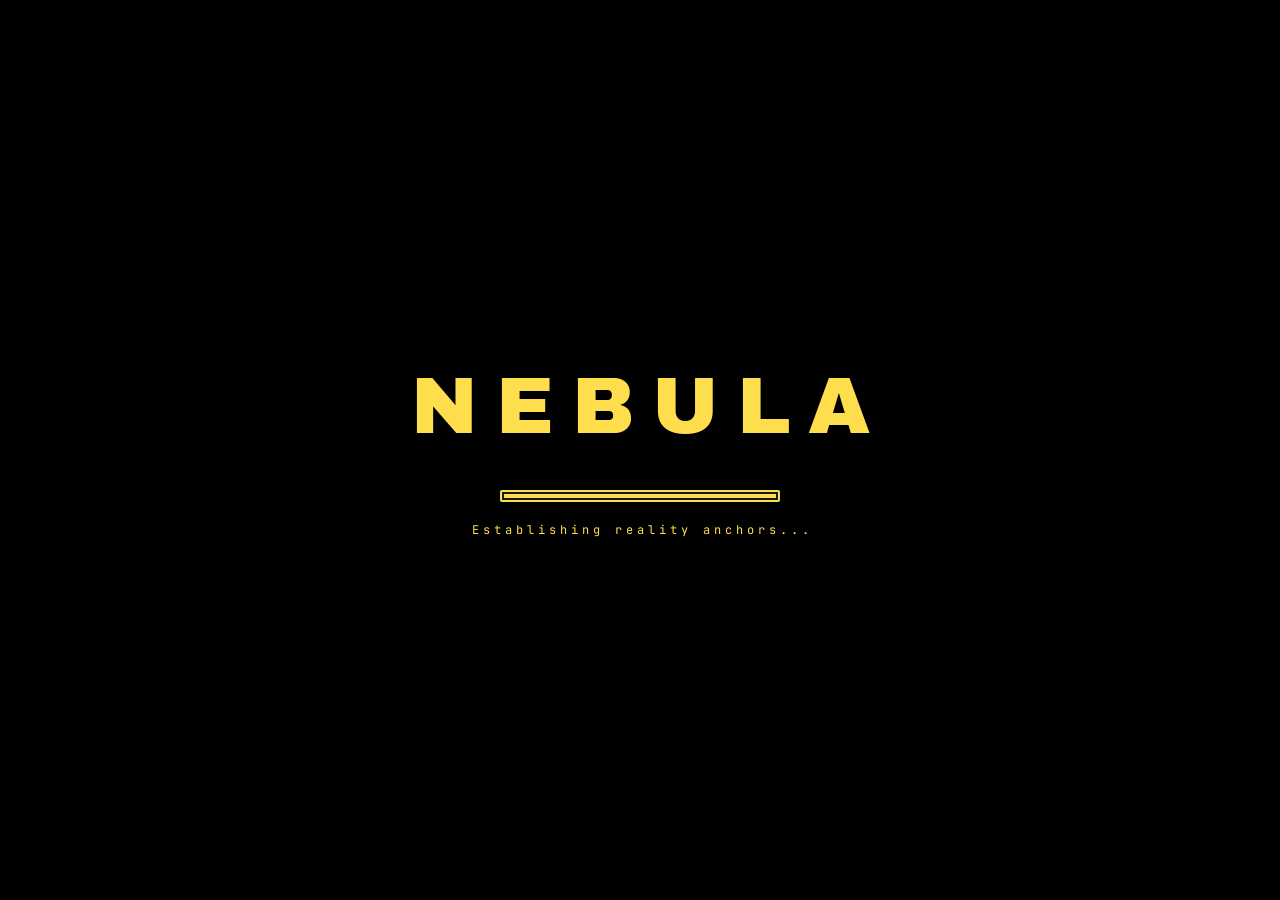
==== index.html @ 958bf2f0 "Initial public release: Nebula OS v1.0" ====
<!doctype html>
<html lang="en">
  <head>
    <meta charset="UTF-8" />
    <meta name="viewport" content="width=device-width, initial-scale=1.0" />
    <title>NEBULA OS</title>
    <link rel="stylesheet" href="style.css" />
    <link
      href="https://fonts.googleapis.com/css2?family=Archivo+Black&family=Inter:wght@300;400;500;600;700&family=JetBrains+Mono:wght@400;700&family=Syne:wght@400;700;800&display=swap"
      rel="stylesheet"
    />
  </head>

  <body>
    <!-- BOOT SEQUENCE -->
    <div id="boot-screen">
      <div class="boot-content">
        <div class="boot-logo">
          <span>N</span><span>E</span><span>B</span><span>U</span><span>L</span
          ><span>A</span>
        </div>
        <div class="boot-bar">
          <div class="boot-fill"></div>
        </div>
        <div class="boot-status">INITIALIZING...</div>
      </div>
    </div>

    <!-- DESKTOP -->
    <div id="desktop" style="display: none">
      <!-- BACKGROUND -->
      <div id="desktop-bg">
        <!-- Layer 0: Time-of-day tint -->
        <div id="desktop-tint"></div>

        <!-- Layer 1: Grid -->
        <div class="bg-grid" id="bg-grid"></div>

        <!-- Layer 2: Large coloured geometry — editorial composition -->
        <div class="bg-geo bg-arc bg-arc-1"></div>
        <div class="bg-geo bg-arc bg-arc-2"></div>
        <div class="bg-geo bg-wash bg-wash-1"></div>
        <div class="bg-geo bg-wash bg-wash-2"></div>

        <!-- Layer 3: Existing decorative shapes — upgraded -->
        <div class="bg-shape bg-starburst bg-starburst-right">
          <svg viewBox="0 0 100 100" xmlns="http://www.w3.org/2000/svg">
            <polygon
              points="50,0 61,35 98,35 68,57 79,91 50,70 21,91 32,57 2,35 39,35"
            />
          </svg>
        </div>
        <div class="bg-shape bg-starburst bg-starburst-left">
          <svg viewBox="0 0 100 100" xmlns="http://www.w3.org/2000/svg">
            <polygon
              points="50,0 61,35 98,35 68,57 79,91 50,70 21,91 32,57 2,35 39,35"
            />
          </svg>
        </div>
        <div class="bg-shape bg-circle-outline"></div>
        <div class="bg-shape bg-diagonals"></div>

        <!-- Layer 4: Sparse construction marks -->
        <div class="bg-mark bg-mark-cross" style="top: 12%; left: 18%"></div>
        <div class="bg-mark bg-mark-cross" style="top: 78%; left: 72%"></div>
        <div class="bg-mark bg-mark-cross" style="top: 45%; left: 92%"></div>
        <div class="bg-mark bg-mark-dot" style="top: 8%; left: 52%"></div>
        <div class="bg-mark bg-mark-dot" style="top: 88%; left: 38%"></div>
        <div class="bg-mark bg-mark-dot" style="top: 35%; left: 8%"></div>
        <div class="bg-mark bg-mark-matrix" style="top: 68%; left: 85%"></div>
        <div class="bg-mark bg-mark-matrix" style="top: 18%; left: 42%"></div>

        <!-- Layer 5: Gravity rings (injected by JS) -->
        <div id="ambient-rings"></div>
      </div>

      <!-- WORMHOLE CANVAS LAYER -->
      <canvas
        id="wormhole-canvas"
        style="
          display: none;
          position: fixed;
          inset: 0;
          z-index: 99970;
          pointer-events: none;
        "
      ></canvas>

      <!-- TOAST NOTIFICATIONS -->
      <div id="toast-container" class="toast-container"></div>

      <!-- TOP BAR -->
      <div id="topbar">
        <div class="topbar-left">
          <div class="logo-mark">◉</div>
          <div class="logo-text">NEBULA</div>
        </div>
        <div class="topbar-right">
          <span id="date">SUN, JUN 21</span>
          <span id="clock" class="mono-font">00:00</span>
        </div>
      </div>

      <!-- DESKTOP ICONS -->
      <div id="desktop-icons">
        <div class="desk-icon" data-app="terminal">
          <div class="desk-icon-box" style="background: #00ffab">
            <svg
              width="28"
              height="28"
              viewBox="0 0 24 24"
              fill="none"
              stroke="#000"
              stroke-width="2.5"
            >
              <polyline points="4 17 10 11 4 5"></polyline>
              <line x1="12" y1="19" x2="20" y2="19"></line>
            </svg>
          </div>
          <div class="desk-icon-label">TERMINAL</div>
        </div>
        <div class="desk-icon" data-app="music">
          <div class="desk-icon-box" style="background: #ff004d">
            <svg
              width="28"
              height="28"
              viewBox="0 0 24 24"
              fill="none"
              stroke="#000"
              stroke-width="2.5"
            >
              <path d="M9 18V5l12-2v13"></path>
              <circle cx="6" cy="18" r="3"></circle>
              <circle cx="18" cy="16" r="3"></circle>
            </svg>
          </div>
          <div class="desk-icon-label">MUSIC</div>
        </div>
        <div class="desk-icon" data-app="calc">
          <div class="desk-icon-box" style="background: #ffde4d">
            <svg
              width="28"
              height="28"
              viewBox="0 0 24 24"
              fill="none"
              stroke="#000"
              stroke-width="2.5"
            >
              <rect x="4" y="2" width="16" height="20" rx="2"></rect>
              <line x1="8" y1="6" x2="16" y2="6"></line>
              <line x1="8" y1="10" x2="16" y2="10"></line>
              <line x1="8" y1="14" x2="16" y2="14"></line>
            </svg>
          </div>
          <div class="desk-icon-label">CALC</div>
        </div>
        <div class="desk-icon" data-app="notes">
          <div class="desk-icon-box" style="background: #4d96ff">
            <svg
              width="28"
              height="28"
              viewBox="0 0 24 24"
              fill="none"
              stroke="#000"
              stroke-width="2.5"
            >
              <path
                d="M14 2H6a2 2 0 0 0-2 2v16a2 2 0 0 0 2 2h12a2 2 0 0 0 2-2V8z"
              ></path>
              <polyline points="14 2 14 8 20 8"></polyline>
            </svg>
          </div>
          <div class="desk-icon-label">NOTES</div>
        </div>
        <div class="desk-icon" data-app="paint">
          <div class="desk-icon-box" style="background: #ff6b6b">
            <svg
              width="28"
              height="28"
              viewBox="0 0 24 24"
              fill="none"
              stroke="#000"
              stroke-width="2.5"
            >
              <path d="M12 19l7-7 3 3-7 7-3-3z"></path>
              <path d="M18 13l-1.5-7.5L2 2l3.5 14.5L13 18l5-5z"></path>
            </svg>
          </div>
          <div class="desk-icon-label">PAINT</div>
        </div>
        <div class="desk-icon" data-app="game">
          <div class="desk-icon-box" style="background: #38e54d">
            <div style="font-size: 28px">🎮</div>
          </div>
          <div class="desk-icon-label">SNAKE</div>
        </div>
      </div>

      <!-- WIDGETS -->
      <div id="widgets">
        <div class="systems-label">NEBULA SYSTEMS</div>
        <!-- 1. Nebula Telemetry (Small) -->
        <div class="widget widget-telemetry">
          <div class="widget-header">TELEMETRY</div>
          <div class="telemetry-row">
            <span class="t-label">TIME</span
            ><span class="t-value" id="tel-time">--:--</span>
          </div>
          <div class="telemetry-row">
            <span class="t-label">UPTIME</span
            ><span class="t-value" id="tel-uptime">0s</span>
          </div>
          <div class="telemetry-row">
            <span class="t-label">INTEGRITY</span
            ><span
              class="t-value"
              id="tel-integrity"
              style="color: var(--green)"
              >100%</span
            >
          </div>
          <div class="telemetry-row">
            <span class="t-label">STATUS</span
            ><span class="t-value" id="tel-status">NOMINAL</span>
          </div>
        </div>

        <!-- 2. Reality Monitor (Medium) -->
        <div class="widget widget-reality">
          <div class="widget-header">REALITY MONITOR</div>
          <div class="telemetry-row">
            <span class="t-label">THREAT LEVEL</span
            ><span class="t-value" id="mon-threat" style="color: var(--green)"
              >LOW</span
            >
          </div>
          <div class="telemetry-row">
            <span class="t-label">WORMHOLE</span
            ><span class="t-value" id="mon-wormhole">DORMANT</span>
          </div>
          <div class="telemetry-row">
            <span class="t-label">ANOMALIES</span
            ><span class="t-value" id="mon-anomalies">0</span>
          </div>
          <div class="widget-divider"></div>
          <div class="mission-label">LAST EVENT</div>
          <div class="event-text" id="mon-lastevent">
            Boot Sequence Complete
          </div>
        </div>

        <!-- 3. Nebula Broadcast (Large) -->
        <div class="widget widget-broadcast">
          <div class="widget-header">NEBULA BROADCAST</div>
          <div class="broadcast-content" id="bc-content">
            <div class="mission-text" id="bc-text">
              Establishing connection to Nebula Network...
            </div>
            <div
              class="broadcast-actions"
              id="bc-actions"
              style="display: none"
            >
              <button class="broadcast-btn" id="bc-btn-1">ACCEPT</button>
              <button class="broadcast-btn" id="bc-btn-2">IGNORE</button>
            </div>
          </div>
          <div class="net-message" id="bc-subtext">Standing by...</div>
        </div>
      </div>

      <!-- DOCK -->
      <div id="dock">
        <div class="dock-item" data-app="terminal">
          <div class="dock-box" style="background: #00ffab">⌘</div>
        </div>
        <div class="dock-item" data-app="music">
          <div class="dock-box" style="background: #ff004d">♪</div>
        </div>
        <div class="dock-item" data-app="calc">
          <div class="dock-box" style="background: #ffde4d">⊕</div>
        </div>
        <div class="dock-item" data-app="notes">
          <div class="dock-box" style="background: #4d96ff">✎</div>
        </div>
        <div class="dock-item" data-app="paint">
          <div class="dock-box" style="background: #ff6b6b">🎨</div>
        </div>
        <div class="dock-item" data-app="game">
          <div class="dock-box" style="background: #38e54d">🎮</div>
        </div>
        <div class="dock-divider"></div>
        <div class="dock-item" id="wormhole-trigger">
          <div class="dock-box wormhole-box">🕳</div>
        </div>
      </div>

      <!-- CONTEXT MENU -->
      <div id="context-menu">
        <div class="ctx-item" data-action="refresh">↻ REFRESH</div>
        <div class="ctx-item" data-action="arrange">▣ ARRANGE</div>
        <div class="ctx-divider"></div>
        <div class="ctx-item" data-action="terminal">⌘ TERMINAL</div>
        <div class="ctx-item" data-action="calc">⊕ CALCULATOR</div>
        <div class="ctx-divider"></div>
        <div class="ctx-item" data-action="about">ⓘ ABOUT</div>
      </div>

      <!-- CONFIRM MODAL -->
      <div id="confirm-overlay" style="display: none">
        <div class="window confirm-window">
          <div class="window-header" style="background: var(--red)">
            <div class="window-title">
              <span class="win-icon">⚠️</span>
              <span>WARNING</span>
            </div>
          </div>
          <div class="window-body confirm-body">
            <div class="confirm-content">
              <p class="confirm-message">
                This action will collapse the universe and wipe all local data.
                Proceed?
              </p>
              <div class="confirm-actions">
                <button class="confirm-btn confirm-btn-yes" id="confirm-yes">
                  COLLAPSE
                </button>
                <button class="confirm-btn confirm-btn-no" id="confirm-no">
                  CANCEL
                </button>
              </div>
            </div>
          </div>
        </div>
      </div>

      <!-- WORMHOLE OVERLAY -->
      <div id="wormhole-overlay">
        <div class="wormhole-stage">
          <div class="wormhole-core"></div>
          <div class="wormhole-ring r1"></div>
          <div class="wormhole-ring r2"></div>
          <div class="wormhole-ring r3"></div>
          <div class="wormhole-ring r4"></div>
        </div>
        <div class="wormhole-text">SINGULARITY</div>
        <div class="wormhole-sub">EVERYTHING RETURNS TO NOTHING</div>
      </div>

      <!-- TERMINAL -->
      <div
        class="window"
        id="window-terminal"
        data-default-w="520"
        data-default-h="380"
        style="top: 60px; left: 40px; display: none"
      >
        <div class="window-header" style="background: #00ffab">
          <div class="window-title">
            <span class="win-icon">⌘</span>
            <span>TERMINAL</span>
          </div>
          <div class="window-controls">
            <button class="win-btn btn-min">−</button>
            <button class="win-btn btn-max">□</button>
            <button class="win-btn btn-close">✕</button>
          </div>
        </div>
        <div class="window-body terminal-body">
          <div class="terminal-output" id="term-output"></div>
          <div class="terminal-input">
            <span class="term-prompt">❯</span>
            <input
              type="text"
              id="term-input"
              class="mono-font"
              autocomplete="off"
              spellcheck="false"
            />
          </div>
        </div>
      </div>

      <!-- MUSIC -->
      <div
        class="window"
        id="window-music"
        data-default-w="340"
        data-default-h="540"
        style="top: 80px; left: 400px; display: none"
      >
        <div class="window-header" style="background: #ff004d">
          <div class="window-title">
            <span class="win-icon">♪</span>
            <span>MUSIC</span>
          </div>
          <div class="window-controls">
            <button class="win-btn btn-min">−</button>
            <button class="win-btn btn-max">□</button>
            <button class="win-btn btn-close">✕</button>
          </div>
        </div>
        <div class="window-body music-body">
          <input
            type="file"
            id="music-file-input"
            accept="audio/*"
            multiple
            style="display: none"
          />
          <div class="music-player-top">
            <div class="vinyl-player" id="vinyl-drop-zone">
              <div class="vinyl-record" id="vinyl-record">
                <div class="vinyl-grooves"></div>
                <div class="vinyl-label">
                  <div class="vinyl-hole"></div>
                </div>
                <div class="vinyl-drop-hint" id="vinyl-drop-hint">📁 DROP</div>
              </div>
              <div class="vinyl-arm" id="vinyl-arm"></div>
            </div>
            <div class="visualizer" id="visualizer">
              <div class="viz-bar"></div>
              <div class="viz-bar"></div>
              <div class="viz-bar"></div>
              <div class="viz-bar"></div>
              <div class="viz-bar"></div>
              <div class="viz-bar"></div>
              <div class="viz-bar"></div>
              <div class="viz-bar"></div>
            </div>
            <div class="track-info">
              <div class="track-name" id="track-name">
                ACOUSTIC VACUUM DETECTED
              </div>
              <div class="track-artist" id="track-artist">
                AWAITING WAVEFORM INPUT
              </div>
            </div>
            <div class="progress-track">
              <div class="progress-fill" id="progress-fill"></div>
            </div>
            <div class="music-controls">
              <button class="m-btn" id="m-prev">⏮</button>
              <button class="m-btn m-play" id="m-play">▶</button>
              <button class="m-btn" id="m-next">⏭</button>
              <button class="m-btn m-upload" id="m-upload" title="Load Audio">
                📁
              </button>
            </div>
            <div class="music-volume">
              <label>VOL</label>
              <input
                type="range"
                id="music-volume"
                min="0"
                max="100"
                value="70"
              />
            </div>
          </div>
          <div class="music-playlist" id="music-playlist">
            <div class="playlist-header">
              <span>PLAYLIST</span>
              <button
                class="playlist-clear-btn"
                id="playlist-clear-btn"
                style="display: none"
              >
                CLEAR
              </button>
            </div>
            <ul class="playlist-tracks" id="playlist-tracks">
              <li class="playlist-empty">Awaiting waveform input...</li>
            </ul>
          </div>
        </div>
      </div>

      <!-- CALCULATOR -->
      <div
        class="window"
        id="window-calc"
        data-default-w="320"
        data-default-h="480"
        style="top: 120px; left: 200px; display: none"
      >
        <div class="window-header" style="background: #ffde4d">
          <div class="window-title">
            <span class="win-icon">⊕</span>
            <span>CALCULATOR</span>
          </div>
          <div class="window-controls">
            <button class="win-btn btn-min">−</button>
            <button class="win-btn btn-max">□</button>
            <button class="win-btn btn-close">✕</button>
          </div>
        </div>
        <div class="window-body calc-body">
          <div class="calc-display">
            <div class="calc-history" id="calc-history"></div>
            <div class="calc-current" id="calc-current">0</div>
          </div>
          <div class="calc-keypad">
            <button class="c-btn c-op" data-op="C">AC</button>
            <button class="c-btn c-op" data-op="±">±</button>
            <button class="c-btn c-op" data-op="%">%</button>
            <button class="c-btn c-op" data-op="÷">÷</button>
            <button class="c-btn c-num" data-val="7">7</button>
            <button class="c-btn c-num" data-val="8">8</button>
            <button class="c-btn c-num" data-val="9">9</button>
            <button class="c-btn c-op" data-op="×">×</button>
            <button class="c-btn c-num" data-val="4">4</button>
            <button class="c-btn c-num" data-val="5">5</button>
            <button class="c-btn c-num" data-val="6">6</button>
            <button class="c-btn c-op" data-op="−">−</button>
            <button class="c-btn c-num" data-val="1">1</button>
            <button class="c-btn c-num" data-val="2">2</button>
            <button class="c-btn c-num" data-val="3">3</button>
            <button class="c-btn c-op" data-op="+">+</button>
            <button class="c-btn c-num c-wide" data-val="0">0</button>
            <button class="c-btn c-num" data-val=".">.</button>
            <button class="c-btn c-eq" data-op="=">=</button>
          </div>
        </div>
      </div>

      <!-- NOTES -->
      <div
        class="window"
        id="window-notes"
        data-default-w="360"
        data-default-h="420"
        style="top: 100px; left: 600px; display: none"
      >
        <div class="window-header" style="background: #4d96ff">
          <div class="window-title">
            <span class="win-icon">✎</span>
            <span>NOTES</span>
          </div>
          <div class="window-controls">
            <button class="win-btn btn-min">−</button>
            <button class="win-btn btn-max">□</button>
            <button class="win-btn btn-close">✕</button>
          </div>
        </div>
        <div class="window-body notes-body">
          <div class="notes-toolbar">
            <button class="note-tool" data-cmd="bold"><b>B</b></button>
            <button class="note-tool" data-cmd="italic"><i>I</i></button>
            <button class="note-tool" data-cmd="underline"><u>U</u></button>
          </div>
          <div class="notes-editor" contenteditable="true" spellcheck="false">
            <p><b>🎉 Welcome to Nebula OS! 🎉</b></p>
            <p>
              You've successfully hacked into the mainframe... just kidding,
              this is a webOS. But you look very cool doing it. 😎
            </p>
            <p><b>How to survive here:</b></p>
            <p>
              • <b>Click things:</b> Specifically, those big chunky icons. They
              do stuff.
            </p>
            <p>
              • <b>Terminal:</b> Type random words in there. Who knows? You
              might summon a black hole.
            </p>
            <p>
              • <b>Wormhole:</b> Speaking of black holes, click the 🕳 Wormhole
              if you want to aggressively delete this reality.
            </p>
            <p>• <b>Bottom Dock:</b> Use it when you get lost in the sauce.</p>
            <p></p>
            <p><i>Status: 100% stable (unless you divide by zero). 🚀</i></p>
          </div>
        </div>
      </div>

      <!-- PAINT -->
      <div
        class="window"
        id="window-paint"
        data-default-w="600"
        data-default-h="480"
        style="top: 60px; left: 300px; display: none"
      >
        <div class="window-header" style="background: #ff6b6b">
          <div class="window-title">
            <span class="win-icon">🎨</span>
            <span>PAINT</span>
          </div>
          <div class="window-controls">
            <button class="win-btn btn-min">−</button>
            <button class="win-btn btn-max">□</button>
            <button class="win-btn btn-close">✕</button>
          </div>
        </div>
        <div class="window-body paint-body">
          <div class="paint-toolbar">
            <div class="paint-colors">
              <button
                class="paint-color active"
                data-color="#000000"
                style="background: #000"
              ></button>
              <button
                class="paint-color"
                data-color="#FF004D"
                style="background: #ff004d"
              ></button>
              <button
                class="paint-color"
                data-color="#4D96FF"
                style="background: #4d96ff"
              ></button>
              <button
                class="paint-color"
                data-color="#00FFAB"
                style="background: #00ffab"
              ></button>
              <button
                class="paint-color"
                data-color="#FFDE4D"
                style="background: #ffde4d"
              ></button>
              <button
                class="paint-color"
                data-color="#FF6B6B"
                style="background: #ff6b6b"
              ></button>
              <button
                class="paint-color"
                data-color="#FFFFFF"
                style="background: #fff"
              ></button>
            </div>
            <div class="paint-tools">
              <button class="paint-btn active" data-tool="brush" title="Brush">
                〰️
              </button>
              <button class="paint-btn" data-tool="line" title="Line">
                📏
              </button>
              <button class="paint-btn" data-tool="rect" title="Rectangle">
                ⬜
              </button>
              <button class="paint-btn" data-tool="circle" title="Circle">
                ⭕
              </button>
              <label>SIZE</label>
              <input type="range" id="brush-size" min="1" max="20" value="4" />
              <button class="paint-btn" id="paint-undo" title="Undo (Ctrl+Z)">
                ↩️
              </button>
              <button class="paint-btn" id="paint-clear" title="Clear Canvas">
                🗑️
              </button>
              <button class="paint-btn" id="paint-save" title="Save PNG">
                💾
              </button>
            </div>
          </div>
          <div class="paint-canvas-area">
            <canvas id="paint-canvas"></canvas>
          </div>
        </div>
      </div>

      <!-- GAME -->
      <div
        class="window"
        id="window-game"
        data-default-w="360"
        data-default-h="480"
        style="top: 40px; left: 250px; display: none"
      >
        <div class="window-header" style="background: #38e54d">
          <div class="window-title">
            <span class="win-icon">🎮</span>
            <span>OUROBOROS SIMULATION</span>
          </div>
          <div class="window-controls">
            <button class="win-btn btn-min">−</button>
            <button class="win-btn btn-max">□</button>
            <button class="win-btn btn-close">✕</button>
          </div>
        </div>
        <div class="window-body game-body">
          <div class="game-header">
            <div class="game-score">SCORE: <span id="game-score">0</span></div>
            <div class="game-high">BEST: <span id="game-high">0</span></div>
          </div>
          <div class="game-canvas-wrap">
            <canvas id="game-canvas" width="300" height="300"></canvas>
          </div>
          <div class="game-controls">
            <button class="game-btn" id="game-start">START</button>
            <button
              class="game-btn game-stop"
              id="game-stop"
              style="display: none"
            >
              STOP
            </button>
            <div class="game-hint">MANUAL OVERRIDE: ARROW KEYS</div>
          </div>
        </div>
      </div>
    </div>

    <script src="script.js"></script>
  </body>
</html>
---- style.css ----
/* ==================== RESET & VARIABLES ==================== */
* {
  margin: 0;
  padding: 0;
  box-sizing: border-box;
}

:root {
  --bg: #f9f6f0;
  --bg-warm: #fffde7;
  --black: #000000;
  --white: #ffffff;
  --yellow: #ffde4d;
  --red: #ff004d;
  --green: #38e54d;
  --cyan: #4d96ff;
  --pink: #ff6b6b;
  --mint: #00ffab;
  --font-display: "Archivo Black", sans-serif;
  --font-body: "Inter", sans-serif;
  --font-mono: "JetBrains Mono", monospace;
  --font-accent: "Syne", sans-serif;
  --shadow: 5px 5px 0px var(--black);
  --shadow-sm: 3px 3px 0px var(--black);
  --border: 3px solid var(--black);
}

body {
  font-family: var(--font-body);
  background: var(--bg);
  color: var(--black);
  overflow: hidden;
  height: 100vh;
  width: 100vw;
  -webkit-font-smoothing: antialiased;
}

@keyframes fadeIn {
  from {
    opacity: 0;
  }

  to {
    opacity: 1;
  }
}

/* ==================== BOOT SEQUENCE ==================== */
#boot-screen {
  position: fixed;
  inset: 0;
  background: var(--black);
  display: flex;
  align-items: center;
  justify-content: center;
  z-index: 100000;
}

.boot-content {
  text-align: center;
}

.boot-logo {
  font-family: var(--font-display);
  font-size: 80px;
  color: var(--yellow);
  display: flex;
  gap: 18px;
  justify-content: center;
}

.boot-logo span {
  display: inline-block;
  opacity: 0;
  transform: translateY(60px);
  animation: bootLetter 0.6s cubic-bezier(0.34, 1.56, 0.64, 1) forwards;
}

.boot-logo span:nth-child(1) {
  animation-delay: 0.1s;
}

.boot-logo span:nth-child(2) {
  animation-delay: 0.2s;
}

.boot-logo span:nth-child(3) {
  animation-delay: 0.3s;
}

.boot-logo span:nth-child(4) {
  animation-delay: 0.4s;
}

.boot-logo span:nth-child(5) {
  animation-delay: 0.5s;
}

.boot-logo span:nth-child(6) {
  animation-delay: 0.6s;
}

@keyframes bootLetter {
  to {
    opacity: 1;
    transform: translateY(0);
  }
}

.boot-bar {
  width: 280px;
  height: 12px;
  background: rgba(255, 255, 255, 0.1);
  margin: 40px auto 0;
  border: 2px solid var(--yellow);
  padding: 2px;
  border-radius: 2px;
}

.boot-fill {
  height: 100%;
  width: 0%;
  background: var(--yellow);
  transition: width 3.5s cubic-bezier(0.22, 1, 0.36, 1);
}

.boot-status {
  font-family: var(--font-mono);
  font-size: 12px;
  color: var(--yellow);
  margin-top: 20px;
  letter-spacing: 4px;
  margin-right: -4px;
  /* offset letter-spacing to center */
  opacity: 0;
  animation: fadeIn 0.4s ease 1s forwards;
}

/* ==================== DESKTOP ==================== */
#desktop {
  position: relative;
  width: 100vw;
  height: 100vh;
  overflow: hidden;
}

#desktop-bg {
  position: fixed;
  inset: 0;
  z-index: 0;
  background: var(--bg);
}

/* Layer 1: Grid — warm, slightly more visible */
.bg-grid {
  position: absolute;
  inset: 0;
  z-index: 1;
  background-image:
    linear-gradient(rgba(0, 0, 0, 0.04) 1px, transparent 1px),
    linear-gradient(90deg, rgba(0, 0, 0, 0.04) 1px, transparent 1px);
  background-size: 40px 40px;
}

/* ==================== LAYER 2: LARGE COLOURED GEOMETRY ==================== */
.bg-geo {
  position: absolute;
  pointer-events: none;
  z-index: 2;
}

/* Arc rings — large coloured outlines that bleed off-screen */
.bg-arc {
  border-radius: 50%;
  border-style: solid;
}

.bg-arc-1 {
  width: 1100px;
  height: 1100px;
  top: -22%;
  left: -15%;
  border-width: 1.5px;
  border-color: #8faec4;
  opacity: 0.35;
  animation: arcDrift1 80s ease-in-out infinite alternate;
}

@keyframes arcDrift1 {
  0% {
    transform: translate(0, 0) rotate(0deg);
  }

  100% {
    transform: translate(25px, 15px) rotate(8deg);
  }
}

.bg-arc-2 {
  width: 900px;
  height: 900px;
  bottom: -18%;
  right: -12%;
  border-width: 1.5px;
  border-color: #c9887a;
  opacity: 0.3;
  animation: arcDrift2 95s ease-in-out infinite alternate;
}

@keyframes arcDrift2 {
  0% {
    transform: translate(0, 0) rotate(0deg);
  }

  100% {
    transform: translate(-20px, -12px) rotate(-6deg);
  }
}

/* Wash circles — large filled, extremely faint, colour presence */
.bg-wash {
  border-radius: 50%;
}

.bg-wash-1 {
  width: 700px;
  height: 700px;
  top: 25%;
  left: -5%;
  background: radial-gradient(circle, #d4af78 0%, transparent 70%);
  opacity: 0.08;
  animation: washBreathe1 25s ease-in-out infinite alternate;
}

@keyframes washBreathe1 {
  0% {
    opacity: 0.06;
    transform: scale(1);
  }

  100% {
    opacity: 0.1;
    transform: scale(1.04);
  }
}

.bg-wash-2 {
  width: 500px;
  height: 500px;
  top: -5%;
  right: 15%;
  background: radial-gradient(circle, #b8a9cc 0%, transparent 70%);
  opacity: 0.06;
  animation: washBreathe2 30s ease-in-out infinite alternate;
}

@keyframes washBreathe2 {
  0% {
    opacity: 0.04;
    transform: scale(1);
  }

  100% {
    opacity: 0.08;
    transform: scale(1.06);
  }
}

/* ==================== LAYER 3: DECORATIVE SHAPES ==================== */
.bg-shape {
  position: absolute;
  z-index: 3;
  pointer-events: none;
}

.bg-starburst {
  width: 260px;
  height: 260px;
  opacity: 0.18;
  animation: slowRotate 60s linear infinite;
}

.bg-starburst-right {
  top: 8%;
  right: 10%;
}

.bg-starburst-left {
  top: 8%;
  left: 10%;
}

@keyframes slowRotate {
  0% {
    transform: rotate(0deg);
  }

  100% {
    transform: rotate(360deg);
  }
}

.bg-starburst svg {
  width: 100%;
  height: 100%;
  fill: #d4af78;
}

.bg-circle-outline {
  width: 350px;
  height: 350px;
  bottom: 18%;
  left: 6%;
  border: 2px solid #8faec4;
  border-radius: 50%;
  opacity: 0.22;
  animation: slowPulse 18s ease-in-out infinite alternate;
}

@keyframes slowPulse {
  0% {
    transform: scale(1) translate(0, 0);
  }

  100% {
    transform: scale(1.06) translate(8px, -8px);
  }
}

.bg-diagonals {
  width: 200px;
  height: 160px;
  top: 48%;
  left: 55%;
  opacity: 0.12;
  background: repeating-linear-gradient(
    45deg,
    #c9887a,
    #c9887a 8px,
    transparent 8px,
    transparent 18px
  );
  animation: slowFloat 24s ease-in-out infinite alternate;
}

@keyframes slowFloat {
  0% {
    transform: translateY(0) rotate(0deg);
  }

  100% {
    transform: translateY(-20px) rotate(3deg);
  }
}

/* ==================== LAYER 4: CONSTRUCTION MARKS ==================== */
.bg-mark {
  position: absolute;
  z-index: 4;
  pointer-events: none;
  opacity: 0.1;
}

.bg-mark-cross {
  width: 16px;
  height: 16px;
}

.bg-mark-cross::before,
.bg-mark-cross::after {
  content: "";
  position: absolute;
  background: var(--black);
}

.bg-mark-cross::before {
  top: 7px;
  left: 2px;
  width: 12px;
  height: 1px;
}

.bg-mark-cross::after {
  top: 2px;
  left: 7px;
  width: 1px;
  height: 12px;
}

.bg-mark-dot {
  width: 5px;
  height: 5px;
  border-radius: 50%;
  background: var(--black);
}

.bg-mark-matrix {
  width: 48px;
  height: 48px;
  background-image: radial-gradient(circle, var(--black) 1px, transparent 1px);
  background-size: 10px 10px;
}

/* ==================== LAYER 5: AMBIENT ATMOSPHERE ==================== */

/* Gravity rings — injected by JS into #ambient-rings */
#ambient-rings {
  position: absolute;
  inset: 0;
  pointer-events: none;
  overflow: hidden;
  z-index: 5;
}

.gravity-ring {
  position: absolute;
  border-radius: 50%;
  border: 1.5px solid currentColor;
  pointer-events: none;
  will-change: transform;
  transform-origin: center center;
}

/* Desktop ripple on click */
.desktop-ripple {
  position: fixed;
  border-radius: 50%;
  border: 2px solid rgba(0, 0, 0, 0.25);
  box-shadow:
    inset 0 0 15px rgba(0, 0, 0, 0.05),
    0 0 15px rgba(0, 0, 0, 0.05);
  pointer-events: none;
  z-index: 1;
  transform: scale(0);
  animation: desktopRippleExpand 1.6s cubic-bezier(0.1, 0.8, 0.3, 1) forwards;
}

@keyframes desktopRippleExpand {
  0% {
    transform: scale(0);
    opacity: 0.8;
    border-width: 4px;
  }

  100% {
    transform: scale(1.5);
    opacity: 0;
    border-width: 0px;
  }
}

/* Reality distortion */
@keyframes realityDistort {
  0% {
    transform: translate(0, 0);
  }

  20% {
    transform: translate(1.5px, -1px);
  }

  40% {
    transform: translate(-2px, 0.5px);
  }

  60% {
    transform: translate(1px, 1.5px);
  }

  80% {
    transform: translate(-1px, -0.5px);
  }

  100% {
    transform: translate(0, 0);
  }
}

#desktop-bg.reality-distorting {
  animation: realityDistort 0.32s ease-in-out;
}

/* Dynamic tint overlay */
#desktop-tint {
  position: absolute;
  inset: 0;
  pointer-events: none;
  z-index: 0;
  transition: background 120s linear;
}

@media (prefers-reduced-motion: reduce) {
  .gravity-ring,
  .desktop-ripple,
  #ambient-scan,
  #desktop-bg.reality-distorting,
  #desktop-tint,
  .bg-arc,
  .bg-wash,
  .bg-shape {
    animation: none !important;
    transition: none !important;
  }
}

/* ==================== SINGULARITY GRAVITY PHASE CSS ==================== */

/* Body shake — shakes the ENTIRE page, not any overlay */
@keyframes sg-body-shake {
  0%,
  100% {
    transform: translate(0, 0) rotate(0deg);
  }

  10% {
    transform: translate(-3px, 2px) rotate(-0.3deg);
  }

  20% {
    transform: translate(3px, -2px) rotate(0.3deg);
  }

  30% {
    transform: translate(-2px, 3px) rotate(-0.2deg);
  }

  40% {
    transform: translate(2px, -3px) rotate(0.2deg);
  }

  50% {
    transform: translate(-3px, -2px) rotate(-0.3deg);
  }

  60% {
    transform: translate(3px, 2px) rotate(0.3deg);
  }

  70% {
    transform: translate(-2px, -2px) rotate(-0.2deg);
  }

  80% {
    transform: translate(2px, 3px) rotate(0.2deg);
  }

  90% {
    transform: translate(-3px, 2px) rotate(-0.3deg);
  }
}

body.sg-shake {
  animation: sg-body-shake 0.12s linear infinite !important;
}

/* Widget vibrate */
@keyframes sg-vibrate-kf {
  0%,
  100% {
    transform: translate(0, 0) rotate(0deg);
  }

  25% {
    transform: translate(-2px, 1px) rotate(-1deg);
  }

  75% {
    transform: translate(2px, -1px) rotate(1deg);
  }
}

.sg-vibrate {
  animation: sg-vibrate-kf 0.08s linear infinite !important;
  transform-origin: center center;
}

/* Window tilt toward center */
@keyframes sg-tilt-kf {
  0%,
  100% {
    transform: skewX(0deg) skewY(0deg) rotate(0deg);
  }

  33% {
    transform: skewX(1.2deg) skewY(0.6deg) rotate(0.4deg);
  }

  66% {
    transform: skewX(-0.8deg) skewY(-1deg) rotate(-0.3deg);
  }
}

.sg-tilt {
  animation: sg-tilt-kf 0.18s ease-in-out infinite !important;
}

/* Dock creep — slides slightly toward center bottom */
@keyframes sg-dock-creep-kf {
  0%,
  100% {
    bottom: 20px;
  }

  50% {
    bottom: 14px;
  }
}

.sg-dock-creep {
  animation: sg-dock-creep-kf 0.5s ease-in-out infinite !important;
}

/* Desktop icon slide — nudges icons toward center */
@keyframes sg-icon-slide-kf {
  0%,
  100% {
    transform: translate(0, 0) rotate(0deg);
  }

  50% {
    transform: translate(6px, 4px) rotate(2deg);
  }
}

.sg-icon-slide {
  animation: sg-icon-slide-kf 0.4s ease-in-out infinite !important;
}

/* Grid bend inward */
.bg-grid.sg-grid-bend {
  transform: scale(0.92) rotate(1deg);
  transition: transform 1s ease-in-out;
}

/* ==================== TOP BAR ==================== */
#topbar {
  position: absolute;
  top: 0;
  left: 0;
  right: 0;
  height: 40px;
  background: var(--white);
  border-bottom: var(--border);
  display: flex;
  align-items: center;
  justify-content: space-between;
  padding: 0 20px;
  z-index: 100;
  transition: filter 0.3s ease;
}

.topbar-left {
  display: flex;
  align-items: center;
  gap: 10px;
}

.logo-mark {
  font-size: 18px;
  color: var(--red);
}

.logo-text {
  font-family: var(--font-display);
  font-size: 16px;
  letter-spacing: 2px;
}

.topbar-right {
  display: flex;
  gap: 20px;
  align-items: center;
}

#date {
  font-family: var(--font-mono);
  font-size: 12px;
  font-weight: 700;
  letter-spacing: 1px;
  opacity: 0.6;
}

#clock {
  font-family: var(--font-mono);
  font-size: 14px;
  font-weight: 700;
  background: var(--black);
  color: var(--yellow);
  padding: 4px 12px;
  border-radius: 4px;
  min-width: 70px;
  text-align: center;
  letter-spacing: 1px;
  transition: opacity 0.1s ease;
}

/* Clock glitch effect */
.clock-glitch {
  animation: clockGlitch 0.08s ease infinite;
  background: var(--red) !important;
  color: var(--white) !important;
}

@keyframes clockGlitch {
  0%,
  100% {
    transform: translate(0, 0) skewX(0deg);
  }

  20% {
    transform: translate(-2px, 1px) skewX(-2deg);
  }

  40% {
    transform: translate(2px, -1px) skewX(2deg);
  }

  60% {
    transform: translate(-1px, -1px) skewX(1deg);
  }

  80% {
    transform: translate(1px, 2px) skewX(-1deg);
  }
}

/* ==================== DESKTOP ICONS ==================== */
#desktop-icons {
  position: absolute;
  top: 60px;
  left: 20px;
  display: flex;
  flex-direction: column;
  gap: 20px;
  z-index: 1;
  transition: transform 0.3s ease;
}

.desk-icon {
  display: flex;
  flex-direction: column;
  align-items: center;
  gap: 8px;
  cursor: pointer;
  width: 80px;
  user-select: none;
  transition: transform 0.2s cubic-bezier(0.34, 1.56, 0.64, 1);
}

.desk-icon:hover {
  transform: translateY(-4px) scale(1.05);
}

.desk-icon:active {
  transform: translateY(2px) scale(0.95);
}

.desk-icon-box {
  width: 56px;
  height: 56px;
  border-radius: 12px;
  border: var(--border);
  box-shadow: var(--shadow-sm);
  display: flex;
  align-items: center;
  justify-content: center;
  transition: all 0.2s ease;
}

.desk-icon:hover .desk-icon-box {
  box-shadow: 6px 6px 0px var(--black);
  transform: rotate(-3deg);
}

.desk-icon:active .desk-icon-box {
  box-shadow: 2px 2px 0px var(--black);
  transform: rotate(-1deg);
}

.desk-icon-label {
  font-family: var(--font-display);
  font-size: 10px;
  font-weight: 700;
  letter-spacing: 2px;
  color: var(--black);
  text-align: center;
  text-shadow: 1px 1px 0px rgba(255, 255, 255, 0.8);
}

/* Gravity lean effect */
.gravity-lean {
  animation: gravityLean 2s ease-in-out infinite;
}

@keyframes gravityLean {
  0%,
  100% {
    transform: translateX(0) rotate(0deg);
  }

  50% {
    transform: translateX(3px) rotate(1deg);
  }
}

/* ==================== WIDGETS ==================== */
#widgets {
  position: absolute;
  top: 60px;
  right: 20px;
  display: flex;
  flex-direction: column;
  gap: 16px;
  z-index: 1;
  transition: transform 0.3s ease;
}

.systems-label {
  font-family: var(--font-mono);
  font-size: 10px;
  font-weight: 700;
  letter-spacing: 2px;
  opacity: 0.4;
  margin-bottom: -6px;
  padding-left: 4px;
}

.widget {
  background: var(--white);
  border: var(--border);
  box-shadow: var(--shadow);
  border-radius: 12px;
  padding: 16px;
  min-width: 180px;
  user-select: none;
  transition: transform 0.2s ease;
}

.widget:hover {
  transform: translate(-3px, -3px);
  box-shadow: 8px 8px 0px var(--black);
}

.threat-pulse {
  animation: threatPulse 1.5s infinite alternate;
}

@keyframes threatPulse {
  0% {
    box-shadow: 2px 2px 0px var(--black);
  }

  100% {
    box-shadow: 6px 6px 0px var(--red);
    transform: translate(-1px, -1px);
  }
}

.widget-header {
  font-family: var(--font-mono);
  font-weight: 700;
  font-size: 12px;
  margin-bottom: 12px;
  border-bottom: 2px solid var(--black);
  padding-bottom: 6px;
}

.telemetry-row {
  display: flex;
  justify-content: space-between;
  margin-bottom: 8px;
  font-family: var(--font-mono);
  font-size: 10px;
  font-weight: 700;
}

.t-label {
  opacity: 0.6;
}

.widget-divider {
  height: 2px;
  background: var(--black);
  margin: 12px 0;
}

.mission-label {
  font-family: var(--font-mono);
  font-size: 10px;
  font-weight: 700;
  color: var(--red);
  margin-bottom: 4px;
}

.mission-text {
  font-family: var(--font-body);
  font-weight: 700;
  font-size: 13px;
  line-height: 1.4;
  margin-bottom: 8px;
}

.net-message {
  font-family: var(--font-mono);
  font-size: 9px;
  opacity: 0.5;
  font-style: italic;
}

.widget-telemetry {
  min-width: 200px;
}

.widget-reality {
  min-width: 240px;
}

.widget-broadcast {
  min-width: 280px;
}

.event-text {
  font-family: var(--font-body);
  font-weight: 700;
  font-size: 11px;
  color: var(--black);
  line-height: 1.4;
}

.broadcast-actions {
  display: flex;
  gap: 8px;
  margin-top: 12px;
  margin-bottom: 8px;
}

.broadcast-btn {
  flex: 1;
  background: var(--white);
  border: 2px solid var(--black);
  font-family: var(--font-mono);
  font-weight: 700;
  font-size: 10px;
  padding: 6px 0;
  cursor: pointer;
  box-shadow: 2px 2px 0px var(--black);
  transition: all 0.1s ease;
}

.broadcast-btn:hover {
  transform: translate(-1px, -1px);
  box-shadow: 3px 3px 0px var(--black);
}

.broadcast-btn:active {
  transform: translate(1px, 1px);
  box-shadow: 1px 1px 0px var(--black);
}

/* ==================== DOCK ==================== */
#dock {
  position: absolute;
  bottom: 20px;
  left: 50%;
  transform: translateX(-50%);
  display: flex;
  align-items: flex-end;
  gap: 14px;
  background: var(--white);
  border: var(--border);
  box-shadow: var(--shadow);
  border-radius: 20px;
  padding: 14px 20px;
  z-index: 300;
  transition: transform 0.3s ease;
}

.dock-item {
  cursor: pointer;
  user-select: none;
  transition: all 0.3s cubic-bezier(0.34, 1.56, 0.64, 1);
  position: relative;
}

.dock-item:hover {
  transform: translateY(-16px) scale(1.2);
}

.dock-item:active {
  transform: translateY(-8px) scale(1.1);
}

.dock-box {
  width: 48px;
  height: 48px;
  border-radius: 14px;
  border: 3px solid var(--black);
  box-shadow: 3px 3px 0px var(--black);
  display: flex;
  align-items: center;
  justify-content: center;
  font-size: 20px;
  transition: all 0.2s ease;
}

.dock-item:hover .dock-box {
  box-shadow: 5px 5px 0px var(--black);
}

.dock-item:active .dock-box {
  box-shadow: 1px 1px 0px var(--black);
  transform: translate(2px, 2px);
}

.dock-divider {
  width: 3px;
  height: 40px;
  background: var(--black);
  border-radius: 2px;
  margin: 0 4px;
}

.wormhole-box {
  background: var(--black) !important;
  color: var(--mint);
  animation: wormholePulse 2s ease-in-out infinite;
}

@keyframes wormholePulse {
  0%,
  100% {
    box-shadow:
      3px 3px 0px var(--black),
      0 0 0 0 rgba(0, 255, 171, 0.4);
  }

  50% {
    box-shadow:
      3px 3px 0px var(--black),
      0 0 0 10px rgba(0, 255, 171, 0);
  }
}

/* ==================== CONTEXT MENU ==================== */
#context-menu {
  position: absolute;
  background: var(--white);
  border: var(--border);
  box-shadow: var(--shadow);
  border-radius: 12px;
  padding: 8px;
  display: none;
  z-index: 9999;
  min-width: 200px;
  user-select: none;
  animation: menuPop 0.2s cubic-bezier(0.34, 1.56, 0.64, 1);
}

@keyframes menuPop {
  from {
    opacity: 0;
    transform: scale(0.8) translateY(10px);
  }

  to {
    opacity: 1;
    transform: scale(1) translateY(0);
  }
}

.ctx-item {
  padding: 12px 16px;
  font-family: var(--font-mono);
  font-size: 12px;
  font-weight: 700;
  letter-spacing: 1px;
  cursor: pointer;
  border-radius: 8px;
  transition: all 0.15s ease;
}

.ctx-item:hover {
  background: var(--black);
  color: var(--yellow);
}

.ctx-divider {
  height: 2px;
  background: var(--black);
  margin: 6px 0;
  opacity: 0.1;
}

/* ==================== WINDOWS ==================== */
.window {
  position: absolute;
  background: var(--white);
  border: var(--border);
  box-shadow: var(--shadow);
  border-radius: 16px;
  overflow: hidden;
  z-index: 500;
  display: none;
  flex-direction: column;
  transition:
    transform 0.3s ease,
    filter 0.3s ease;
}

@keyframes windowOpen {
  from {
    opacity: 0;
    transform: scale(0.7) translateY(40px);
  }

  to {
    opacity: 1;
    transform: scale(1) translateY(0);
  }
}

.window.active {
  z-index: 600;
  box-shadow: 8px 8px 0px var(--black);
}

.window.maximized {
  top: 40px !important;
  left: 0 !important;
  width: 100vw !important;
  height: calc(100vh - 40px) !important;
  border-radius: 0 !important;
  animation: none !important;
}

.window.maximized .window-body {
  flex: 1;
  overflow: auto;
}

.window-header {
  display: flex;
  justify-content: space-between;
  align-items: center;
  padding: 12px 16px;
  cursor: move;
  user-select: none;
  user-select: none;
  border-bottom: 3px solid var(--black);
  flex-shrink: 0;
}

.window-title {
  display: flex;
  align-items: center;
  gap: 10px;
  font-family: var(--font-display);
  font-size: 14px;
  color: var(--black);
  letter-spacing: 1px;
}

.win-icon {
  font-size: 18px;
}

.window-controls {
  display: flex;
  gap: 8px;
}

.win-btn {
  width: 24px;
  height: 24px;
  border-radius: 50%;
  border: 2px solid var(--black);
  display: flex;
  align-items: center;
  justify-content: center;
  font-size: 12px;
  font-weight: 700;
  cursor: pointer;
  transition: all 0.15s ease;
  background: var(--white);
  box-shadow: 2px 2px 0px var(--black);
}

.win-btn:hover {
  transform: translate(-1px, -1px);
  box-shadow: 3px 3px 0px var(--black);
}

.win-btn:active {
  transform: translate(1px, 1px);
  box-shadow: 1px 1px 0px var(--black);
}

.btn-min:hover {
  background: var(--yellow);
}

.btn-max:hover {
  background: var(--green);
}

.btn-close:hover {
  background: var(--red);
  color: var(--white);
}

.window-body {
  flex: 1;
  overflow: auto;
  display: flex;
  flex-direction: column;
}

/* Gravity distortion on windows */
.window.gravity-distort {
  animation: windowDistort 0.5s ease-in-out infinite;
}

@keyframes windowDistort {
  0%,
  100% {
    transform: skewX(0deg) skewY(0deg);
  }

  25% {
    transform: skewX(1deg) skewY(0.5deg);
  }

  75% {
    transform: skewX(-0.5deg) skewY(-1deg);
  }
}

/* ==================== TERMINAL ==================== */
.terminal-body {
  background: var(--black);
  padding: 0;
  display: flex;
  flex-direction: column;
  flex: 1;
}

.terminal-output {
  flex: 1;
  padding: 20px;
  overflow-y: auto;
  font-family: var(--font-mono);
  font-size: 13px;
  line-height: 1.8;
  color: var(--mint);
}

.term-line {
  margin-bottom: 6px;
  opacity: 0;
  animation: typeLine 0.3s ease forwards;
}

@keyframes typeLine {
  to {
    opacity: 1;
    transform: translateX(0);
  }
}

.term-welcome {
  color: var(--green);
  font-weight: 700;
}

.term-hint {
  color: rgba(255, 255, 255, 0.4);
}

.term-cmd {
  color: var(--yellow);
  background: rgba(255, 222, 77, 0.15);
  padding: 2px 8px;
  border-radius: 4px;
}

.help-table {
  display: grid;
  grid-template-columns: auto 1fr;
  gap: 8px 20px;
  margin: 12px 0;
  padding: 12px;
  background: rgba(255, 255, 255, 0.05);
  border-radius: 8px;
  border: 1px solid rgba(255, 255, 255, 0.1);
}

.help-cmd {
  color: var(--yellow);
  font-weight: 700;
}

.help-desc {
  color: rgba(255, 255, 255, 0.7);
}

.terminal-input {
  display: flex;
  align-items: center;
  gap: 10px;
  padding: 14px 20px;
  border-top: 2px solid rgba(255, 255, 255, 0.1);
  background: rgba(0, 0, 0, 0.5);
  flex-shrink: 0;
}

.term-prompt {
  color: var(--green);
  font-weight: 700;
  font-size: 16px;
}

#term-input {
  background: transparent;
  border: none;
  outline: none;
  color: var(--mint);
  font-family: var(--font-mono);
  font-size: 14px;
  flex: 1;
  caret-color: var(--green);
  caret-shape: block;
}

/* ==================== MUSIC ==================== */
.music-body {
  display: flex;
  flex-direction: column;
  padding: 20px;
  flex: 1;
  overflow: hidden;
  /* Contains the scrollable playlist */
}

.music-player-top {
  display: flex;
  flex-direction: column;
  align-items: center;
  gap: 16px;
  flex-shrink: 0;
}

.music-playlist {
  margin-top: 20px;
  flex: 1;
  display: flex;
  flex-direction: column;
  min-height: 0;
  border-top: 2px dashed var(--black);
  padding-top: 10px;
}

.playlist-header {
  display: flex;
  justify-content: space-between;
  align-items: center;
  font-family: var(--font-display);
  font-size: 14px;
  margin-bottom: 10px;
  flex-shrink: 0;
}

.playlist-clear-btn {
  background: transparent;
  border: none;
  color: var(--red);
  font-family: var(--font-mono);
  font-size: 10px;
  cursor: pointer;
  font-weight: bold;
}

.playlist-clear-btn:hover {
  text-decoration: underline;
}

.playlist-tracks {
  list-style: none;
  margin: 0;
  padding: 0;
  overflow-y: auto;
  flex: 1;
}

.playlist-empty {
  font-family: var(--font-mono);
  font-size: 11px;
  text-align: center;
  color: var(--black);
  opacity: 0.5;
  padding: 20px 0;
}

.playlist-track {
  display: flex;
  justify-content: space-between;
  align-items: center;
  padding: 8px;
  font-family: var(--font-mono);
  font-size: 12px;
  border-bottom: 1px solid rgba(0, 0, 0, 0.1);
  cursor: pointer;
  transition: background 0.2s;
}

.playlist-track:hover {
  background: rgba(0, 0, 0, 0.05);
}

.playlist-track.active {
  background: var(--yellow);
  font-weight: bold;
}

.track-info-left {
  display: flex;
  gap: 8px;
  align-items: center;
  overflow: hidden;
  white-space: nowrap;
  text-overflow: ellipsis;
}

.track-number {
  opacity: 0.5;
  font-size: 10px;
}

.track-duration-right {
  display: flex;
  align-items: center;
  gap: 8px;
  flex-shrink: 0;
}

.track-duration {
  opacity: 0.7;
  font-size: 10px;
}

.track-remove {
  background: transparent;
  border: none;
  color: var(--red);
  cursor: pointer;
  font-size: 12px;
  opacity: 0;
  padding: 0 4px;
}

.playlist-track:hover .track-remove {
  opacity: 1;
}

.vinyl-player {
  position: relative;
  width: 180px;
  height: 180px;
  flex-shrink: 0;
}

.vinyl-record {
  width: 160px;
  height: 160px;
  border-radius: 50%;
  background: var(--black);
  position: absolute;
  top: 50%;
  left: 50%;
  transform: translate(-50%, -50%);
  border: 3px solid var(--black);
  box-shadow: 4px 4px 0px var(--black);
  display: flex;
  align-items: center;
  justify-content: center;
  transition: all 0.3s ease;
}

.vinyl-record.playing {
  animation: vinylSpin 2.5s linear infinite;
}

.vinyl-record.drag-over {
  box-shadow:
    0 0 0 4px var(--yellow),
    4px 4px 0px var(--black);
  transform: translate(-50%, -50%) scale(1.05);
}

@keyframes vinylSpin {
  from {
    transform: translate(-50%, -50%) rotate(0deg);
  }

  to {
    transform: translate(-50%, -50%) rotate(360deg);
  }
}

.vinyl-grooves {
  position: absolute;
  inset: 10px;
  border-radius: 50%;
  background: repeating-radial-gradient(
    circle at center,
    transparent 0px,
    transparent 3px,
    rgba(255, 255, 255, 0.05) 4px,
    transparent 5px
  );
}

.vinyl-label {
  width: 48px;
  height: 48px;
  border-radius: 50%;
  background: var(--red);
  border: 3px solid var(--black);
  display: flex;
  align-items: center;
  justify-content: center;
  position: relative;
  z-index: 2;
}

.vinyl-hole {
  width: 12px;
  height: 12px;
  border-radius: 50%;
  background: var(--black);
}

.vinyl-drop-hint {
  position: absolute;
  font-family: var(--font-mono);
  font-size: 10px;
  font-weight: 700;
  color: var(--yellow);
  opacity: 0;
  transition: opacity 0.3s ease;
  pointer-events: none;
  z-index: 10;
}

.vinyl-record.drag-over .vinyl-drop-hint {
  opacity: 1;
}

.vinyl-arm {
  position: absolute;
  top: -8px;
  right: 25px;
  width: 4px;
  height: 70px;
  background: linear-gradient(to bottom, #ccc, #888);
  border: 2px solid var(--black);
  border-radius: 2px;
  transform-origin: top center;
  transform: rotate(-35deg);
  transition: transform 0.6s cubic-bezier(0.34, 1.56, 0.64, 1);
  box-shadow: 2px 2px 0px var(--black);
}

.vinyl-arm.playing {
  transform: rotate(15deg);
}

.visualizer {
  display: flex;
  gap: 5px;
  height: 50px;
  align-items: flex-end;
  justify-content: center;
  width: 100%;
}

.viz-bar {
  width: 8px;
  background: var(--red);
  border: 2px solid var(--black);
  border-radius: 4px;
  height: 6px;
  transition: height 0.05s ease;
}

.viz-bar.active {
  animation: vizBounce 0.5s ease infinite alternate;
}

.viz-bar:nth-child(1) {
  animation-delay: 0s;
}

.viz-bar:nth-child(2) {
  animation-delay: 0.08s;
}

.viz-bar:nth-child(3) {
  animation-delay: 0.16s;
}

.viz-bar:nth-child(4) {
  animation-delay: 0.24s;
}

.viz-bar:nth-child(5) {
  animation-delay: 0.32s;
}

.viz-bar:nth-child(6) {
  animation-delay: 0.4s;
}

.viz-bar:nth-child(7) {
  animation-delay: 0.48s;
}

.viz-bar:nth-child(8) {
  animation-delay: 0.56s;
}

@keyframes vizBounce {
  from {
    height: 6px;
  }

  to {
    height: 42px;
  }
}

.track-info {
  text-align: center;
}

.track-name {
  font-family: var(--font-display);
  font-size: 18px;
  letter-spacing: 2px;
}

.track-artist {
  font-family: var(--font-mono);
  font-size: 11px;
  letter-spacing: 2px;
  opacity: 0.6;
  margin-top: 4px;
}

.progress-track {
  width: 100%;
  height: 10px;
  background: var(--bg);
  border: 2px solid var(--black);
  border-radius: 5px;
  overflow: hidden;
  cursor: pointer;
}

.progress-fill {
  height: 100%;
  width: 0%;
  background: var(--red);
  transition: width 0.1s linear;
}

.music-controls {
  display: flex;
  gap: 12px;
  align-items: center;
}

.m-btn {
  width: 48px;
  height: 48px;
  border-radius: 50%;
  border: 3px solid var(--black);
  background: var(--white);
  box-shadow: 3px 3px 0px var(--black);
  color: var(--black);
  cursor: pointer;
  font-size: 16px;
  display: flex;
  align-items: center;
  justify-content: center;
  transition: all 0.15s ease;
}

.m-btn:hover {
  transform: translateY(-2px);
  box-shadow: 5px 5px 0px var(--black);
}

.m-btn:active {
  transform: translateY(2px);
  box-shadow: 1px 1px 0px var(--black);
}

.m-play {
  width: 64px;
  height: 64px;
  font-size: 22px;
  background: var(--red);
  color: var(--white);
}

.m-upload {
  background: var(--yellow);
  font-size: 18px;
}

.music-volume {
  display: flex;
  align-items: center;
  gap: 10px;
  font-family: var(--font-mono);
  font-size: 10px;
  font-weight: 700;
  letter-spacing: 1px;
}

.music-volume input[type="range"] {
  width: 100px;
}

/* ==================== CALCULATOR ==================== */
.calc-body {
  display: flex;
  flex-direction: column;
  gap: 16px;
  padding: 20px;
  flex: 1;
}

.calc-display {
  background: var(--black);
  border: 3px solid var(--black);
  box-shadow: 4px 4px 0px var(--black);
  border-radius: 12px;
  padding: 16px 20px;
  text-align: right;
  flex-shrink: 0;
}

.calc-history {
  font-family: var(--font-mono);
  font-size: 12px;
  color: rgba(255, 255, 255, 0.4);
  min-height: 18px;
}

.calc-current {
  font-family: var(--font-display);
  font-size: 40px;
  color: var(--white);
  margin-top: 4px;
  letter-spacing: 2px;
}

.calc-keypad {
  display: grid;
  grid-template-columns: repeat(4, 1fr);
  gap: 10px;
  flex: 1;
}

.window.maximized .calc-keypad {
  max-width: 360px;
  margin: 0 auto;
  width: 100%;
}

.c-btn {
  border-radius: 12px;
  border: 3px solid var(--black);
  font-family: var(--font-display);
  font-size: 20px;
  cursor: pointer;
  transition: all 0.1s ease;
  display: flex;
  align-items: center;
  justify-content: center;
  min-height: 56px;
  box-shadow: 3px 3px 0px var(--black);
}

.c-btn:hover {
  transform: translateY(-2px);
  box-shadow: 5px 5px 0px var(--black);
}

.c-btn:active {
  transform: translateY(2px);
  box-shadow: 1px 1px 0px var(--black);
}

.c-num {
  background: var(--white);
  color: var(--black);
}

.c-op {
  background: var(--yellow);
  color: var(--black);
}

.c-eq {
  background: var(--green);
  color: var(--black);
}

.c-wide {
  grid-column: span 2;
}

/* ==================== NOTES ==================== */
.notes-body {
  padding: 0;
  display: flex;
  flex-direction: column;
  flex: 1;
}

.notes-toolbar {
  display: flex;
  gap: 8px;
  padding: 12px 16px;
  border-bottom: 3px solid var(--black);
  background: var(--bg);
  flex-shrink: 0;
}

.note-tool {
  width: 36px;
  height: 36px;
  border-radius: 8px;
  border: 3px solid var(--black);
  background: var(--white);
  box-shadow: 2px 2px 0px var(--black);
  cursor: pointer;
  display: flex;
  align-items: center;
  justify-content: center;
  font-size: 14px;
  transition: all 0.15s ease;
}

.note-tool:hover {
  transform: translateY(-2px);
  box-shadow: 4px 4px 0px var(--black);
}

.note-tool:active {
  transform: translateY(2px);
  box-shadow: 0px 0px 0px var(--black);
}

.notes-editor {
  flex: 1;
  padding: 20px;
  font-size: 15px;
  line-height: 1.8;
  outline: none;
  overflow-y: auto;
  min-height: 0;
}

.notes-editor p {
  margin-bottom: 12px;
}

/* ==================== PAINT ==================== */
.paint-body {
  padding: 0;
  display: flex;
  flex-direction: column;
  flex: 1;
}

.paint-toolbar {
  display: flex;
  justify-content: space-between;
  align-items: center;
  padding: 12px 16px;
  border-bottom: 3px solid var(--black);
  background: var(--bg);
  flex-shrink: 0;
}

.paint-colors {
  display: flex;
  gap: 10px;
}

.paint-color {
  width: 28px;
  height: 28px;
  border-radius: 50%;
  border: 3px solid var(--black);
  box-shadow: 2px 2px 0px var(--black);
  cursor: pointer;
  transition: all 0.15s ease;
}

.paint-color:hover {
  transform: scale(1.2);
}

.paint-color.active {
  box-shadow:
    0 0 0 3px var(--white),
    0 0 0 6px var(--black);
}

.paint-tools {
  display: flex;
  align-items: center;
  gap: 12px;
}

.paint-tools label {
  font-family: var(--font-mono);
  font-size: 10px;
  font-weight: 700;
  letter-spacing: 1px;
}

#brush-size {
  width: 80px;
}

.paint-btn {
  padding: 8px 12px;
  border-radius: 8px;
  border: 3px solid var(--black);
  background: var(--white);
  box-shadow: 2px 2px 0px var(--black);
  cursor: pointer;
  font-family: var(--font-mono);
  font-size: 11px;
  font-weight: 700;
  letter-spacing: 1px;
  transition: all 0.15s ease;
  display: flex;
  align-items: center;
  justify-content: center;
}

.paint-btn:hover {
  background: var(--red);
  color: var(--white);
  transform: translateY(-2px);
}

.paint-btn:active {
  transform: translateY(2px);
  box-shadow: 0px 0px 0px var(--black);
}

.paint-btn.active {
  background: var(--black);
  color: var(--white);
  transform: translateY(2px);
  box-shadow: 0px 0px 0px var(--black);
}

.paint-canvas-area {
  flex: 1;
  position: relative;
  background: var(--white);
  overflow: hidden;
}

#paint-canvas {
  position: absolute;
  top: 0;
  left: 0;
  width: 100%;
  height: 100%;
  cursor: crosshair;
}

/* ==================== GAME ==================== */
.game-body {
  display: flex;
  flex-direction: column;
  align-items: center;
  gap: 16px;
  padding: 20px;
  flex: 1;
}

.game-header {
  display: flex;
  gap: 24px;
  font-family: var(--font-mono);
  font-size: 14px;
  font-weight: 700;
  letter-spacing: 2px;
}

.game-canvas-wrap {
  border: 3px solid var(--black);
  box-shadow: 4px 4px 0px var(--black);
  border-radius: 12px;
  overflow: hidden;
  flex-shrink: 0;
}

#game-canvas {
  display: block;
  background: #191a1f;
}

.game-controls {
  display: flex;
  flex-direction: column;
  align-items: center;
  gap: 10px;
}

.game-btn {
  padding: 12px 40px;
  border-radius: 12px;
  border: 3px solid var(--black);
  background: var(--green);
  box-shadow: 4px 4px 0px var(--black);
  font-family: var(--font-display);
  font-size: 16px;
  letter-spacing: 2px;
  cursor: pointer;
  transition: all 0.15s ease;
}

.game-btn:hover {
  transform: translateY(-2px);
  box-shadow: 6px 6px 0px var(--black);
}

.game-btn:active {
  transform: translateY(2px);
  box-shadow: 0px 0px 0px var(--black);
}

.game-stop {
  background: var(--red) !important;
}

.game-hint {
  font-family: var(--font-mono);
  font-size: 10px;
  letter-spacing: 2px;
  opacity: 0.5;
}

/* ==================== WORMHOLE OVERLAY ==================== */
/* The overlay is FULLY transparent and pointer-events-none during the entire
   desktop destruction phase. It only becomes opaque AFTER the OS is consumed. */
#wormhole-overlay {
  position: fixed;
  inset: 0;
  z-index: 99980;
  display: none;
  align-items: center;
  justify-content: center;
  flex-direction: column;
  background: transparent;
  /* transparent — desktop shows through */
  overflow: hidden;
  pointer-events: none;
  /* no blocking of desktop interaction */
}

/* No vignette pseudo-element during destruction — desktop must be fully visible */
#wormhole-overlay::before {
  display: none;
}

.wormhole-stage {
  position: relative;
  width: 200px;
  height: 200px;
  z-index: 2;
  transform: scale(0);
  transition: transform 2s cubic-bezier(0.34, 1.56, 0.64, 1);
}

.wormhole-stage.active {
  transform: scale(1);
}

/* Event Horizon - pure black center */
.wormhole-core {
  position: absolute;
  inset: 20px;
  border-radius: 50%;
  background: #000;
  box-shadow:
    0 0 0 8px rgba(255, 222, 77, 0.3),
    0 0 0 16px rgba(255, 222, 77, 0.15),
    0 0 0 24px rgba(255, 222, 77, 0.05),
    0 0 60px 20px rgba(255, 222, 77, 0.2),
    inset 0 0 40px rgba(0, 0, 0, 1);
  z-index: 3;
  transition: transform 0.8s cubic-bezier(0.22, 1, 0.36, 1);
}

.wormhole-core.expanding {
  transform: scale(35) !important;
}

/* Accretion disk - glowing ring */
.wormhole-core::after {
  content: "";
  position: absolute;
  inset: -10px;
  border-radius: 50%;
  border: 4px solid var(--yellow);
  box-shadow:
    0 0 20px var(--yellow),
    0 0 40px var(--yellow),
    0 0 60px rgba(255, 222, 77, 0.5);
  animation: accretionSpin 3s linear infinite;
}

@keyframes accretionSpin {
  from {
    transform: rotate(0deg);
  }

  to {
    transform: rotate(360deg);
  }
}

.wormhole-ring {
  position: absolute;
  border-radius: 50%;
  border: 2px solid rgba(255, 255, 255, 0.15);
}

.r1 {
  inset: -20px;
  animation: ringExpand 2s ease-out infinite;
}

.r2 {
  inset: -50px;
  animation: ringExpand 2s ease-out 0.4s infinite;
}

.r3 {
  inset: -80px;
  animation: ringExpand 2s ease-out 0.8s infinite;
}

.r4 {
  inset: -110px;
  animation: ringExpand 2s ease-out 1.2s infinite;
}

@keyframes ringExpand {
  0% {
    transform: scale(0.6);
    opacity: 1;
    border-width: 3px;
  }

  100% {
    transform: scale(2.5);
    opacity: 0;
    border-width: 0px;
  }
}

.wormhole-text {
  position: absolute;
  top: calc(50% + 140px);
  font-family: var(--font-display);
  font-size: 32px;
  color: var(--yellow);
  margin: 0;
  letter-spacing: 6px;
  z-index: 2;
  animation: textGlow 1.5s ease-in-out infinite;
  opacity: 0;
  transition: opacity 1.5s ease-in-out 0.5s;
}

.wormhole-text.active {
  opacity: 1;
}

.wormhole-sub {
  position: absolute;
  top: calc(50% + 185px);
  font-family: var(--font-mono);
  font-size: 12px;
  color: rgba(255, 255, 255, 0.4);
  margin: 0;
  letter-spacing: 4px;
  z-index: 2;
  opacity: 0;
  transition: opacity 1.5s ease-in-out 1s;
}

.wormhole-sub.active {
  opacity: 1;
}

@keyframes textGlow {
  0%,
  100% {
    opacity: 0.6;
    text-shadow: 0 0 20px rgba(255, 222, 77, 0.3);
  }

  50% {
    opacity: 1;
    text-shadow: 0 0 40px rgba(255, 222, 77, 0.6);
  }
}

@keyframes screenShake {
  0%,
  100% {
    transform: translate(0, 0);
  }

  10% {
    transform: translate(-3px, 2px);
  }

  20% {
    transform: translate(3px, -2px);
  }

  30% {
    transform: translate(-2px, 3px);
  }

  40% {
    transform: translate(2px, -3px);
  }

  50% {
    transform: translate(-3px, -2px);
  }

  60% {
    transform: translate(3px, 2px);
  }

  70% {
    transform: translate(-2px, -2px);
  }

  80% {
    transform: translate(2px, 3px);
  }

  90% {
    transform: translate(-3px, 2px);
  }
}

.screen-shake {
  animation: screenShake 0.15s ease-in-out infinite;
}

/* Final collapse flash */
@keyframes collapseFlash {
  0% {
    opacity: 0;
  }

  50% {
    opacity: 1;
  }

  100% {
    opacity: 0;
  }
}

.collapse-flash {
  position: fixed;
  top: 0;
  left: 0;
  width: 100vw;
  height: 100vh;
  background: #fff;
  z-index: 99999;
  opacity: 0;
  pointer-events: none;
}

/* ==================== TERMINAL UPGRADES ==================== */
.term-ascii {
  white-space: pre !important;
  font-family: var(--font-mono);
  line-height: 1.2;
  margin-bottom: 8px;
  color: var(--green);
}

.term-alert {
  color: var(--red) !important;
  font-weight: bold;
}

.term-warning {
  color: var(--yellow) !important;
}

.red-alert-flash {
  animation: redAlertAnim 1s infinite;
}

@keyframes redAlertAnim {
  0% {
    background: #000;
  }

  50% {
    background: #220000;
  }

  100% {
    background: #000;
  }
}

/* Gravity rumble vibration */
@keyframes rumble {
  0% {
    transform: translate(var(--lean-x, 0px), var(--lean-y, 0px))
      rotate(var(--lean-rot, 0deg));
  }

  20% {
    transform: translate(
        calc(var(--lean-x, 0px) - 1.5px),
        calc(var(--lean-y, 0px) + 1px)
      )
      rotate(calc(var(--lean-rot, 0deg) + 0.6deg));
  }

  40% {
    transform: translate(
        calc(var(--lean-x, 0px) + 1px),
        calc(var(--lean-y, 0px) - 1.5px)
      )
      rotate(calc(var(--lean-rot, 0deg) - 0.4deg));
  }

  60% {
    transform: translate(
        calc(var(--lean-x, 0px) - 1px),
        calc(var(--lean-y, 0px) - 1px)
      )
      rotate(calc(var(--lean-rot, 0deg) + 0.5deg));
  }

  80% {
    transform: translate(
        calc(var(--lean-x, 0px) + 1.5px),
        calc(var(--lean-y, 0px) + 1.5px)
      )
      rotate(calc(var(--lean-rot, 0deg) - 0.6deg));
  }

  100% {
    transform: translate(var(--lean-x, 0px), var(--lean-y, 0px))
      rotate(var(--lean-rot, 0deg));
  }
}

.gravity-rumble {
  animation: rumble 0.1s linear infinite !important;
}

/* Instability Glitch on Desktop */
@keyframes gravityPulse {
  0%,
  100% {
    filter: blur(30px) opacity(0.8) hue-rotate(0deg);
    transform: scale(1);
  }

  50% {
    filter: blur(40px) opacity(1) hue-rotate(90deg);
    transform: scale(1.05);
  }
}

/* ==================== WINDOW ANIMATIONS ==================== */
.window {
  /* Keep existing transitions but ensure transform/opacity are fast enough when applied directly */
  transition:
    width 0.2s ease,
    height 0.2s ease,
    transform 0.15s ease,
    opacity 0.15s ease;
}

.window.window-opening {
  animation: windowOpen 0.4s cubic-bezier(0.34, 1.56, 0.64, 1) forwards;
}

.window.window-closing {
  animation: winClose 0.15s cubic-bezier(0.8, 0.2, 1, 0.2) forwards;
}

@keyframes winClose {
  0% {
    transform: scale(1);
    opacity: 1;
  }

  100% {
    transform: scale(0.95);
    opacity: 0;
  }
}

.window.window-minimizing {
  animation: winMin 0.25s cubic-bezier(0.5, 0, 1, 0.5) forwards;
}

@keyframes winMin {
  0% {
    transform: scale(1) translateY(0);
    opacity: 1;
  }

  100% {
    transform: scale(0.2) translateY(500px);
    opacity: 0;
  }
}/* ==================== SCROLLBAR ==================== */
::-webkit-scrollbar {
  width: 8px;
}

::-webkit-scrollbar-track {
  background: var(--bg);
}

::-webkit-scrollbar-thumb {
  background: var(--black);
  border-radius: 4px;
}

::-webkit-scrollbar-thumb:hover {
  background: var(--red);
}

/* ==================== TOAST NOTIFICATIONS ==================== */
.toast-container {
  position: fixed;
  top: 20px;
  right: 20px;
  display: flex;
  flex-direction: column;
  gap: 12px;
  z-index: 99999;
  pointer-events: none;
}

.toast {
  background: var(--white);
  border: 1px solid rgba(0, 0, 0, 0.05);
  border-radius: 8px;
  box-shadow: 0 8px 24px rgba(0, 0, 0, 0.12);
  padding: 14px 18px;
  font-family: var(--font-body);
  font-size: 14px;
  font-weight: 500;
  color: var(--black);
  display: flex;
  align-items: center;
  gap: 12px;
  animation: toastEnter 0.4s cubic-bezier(0.34, 1.56, 0.64, 1) forwards;
  transform-origin: right center;
  max-width: 320px;
}

.toast-icon {
  font-size: 20px;
  flex-shrink: 0;
}

.toast-content {
  line-height: 1.5;
  text-align: left;
}

.toast.toast-error {
  background: var(--red);
  color: var(--white);
}

.toast.toast-success {
  background: var(--green);
}

.toast.toast-warning {
  background: var(--yellow);
}

.toast.leaving {
  animation: toastLeave 0.3s ease forwards;
}

@keyframes toastEnter {
  0% {
    transform: translateX(120%) scale(0.9);
    opacity: 0;
  }

  100% {
    transform: translateX(0) scale(1);
    opacity: 1;
  }
}

@keyframes toastLeave {
  0% {
    transform: translateX(0) scale(1);
    opacity: 1;
  }

  100% {
    transform: translateX(120%) scale(0.9);
    opacity: 0;
  }
}

/* ==================== CONFIRM MODAL UPGRADE ==================== */
#confirm-overlay {
  position: fixed;
  top: 0;
  left: 0;
  width: 100%;
  height: 100%;
  background: rgba(0, 0, 0, 0.45);
  z-index: 999999;
  align-items: center;
  justify-content: center;
  backdrop-filter: blur(10px) saturate(140%);
  transition: opacity 0.25s ease;
}

.confirm-window {
  position: relative !important;
  width: 360px !important;
  max-width: 90% !important;
  display: flex !important;
  background: var(--white);
  border: var(--border);
  box-shadow: 10px 10px 0px var(--black);
  border-radius: 16px;
  overflow: hidden;
  flex-direction: column;
  animation: confirmSpringOpen 0.4s cubic-bezier(0.34, 1.56, 0.64, 1) forwards;
}

@keyframes confirmSpringOpen {
  0% {
    transform: scale(0.8) translateY(30px);
    opacity: 0;
  }

  70% {
    transform: scale(1.03) translateY(-2px);
  }

  100% {
    transform: scale(1) translateY(0);
    opacity: 1;
  }
}

.confirm-body {
  padding: 24px !important;
}

.confirm-content {
  text-align: center;
}

.confirm-message {
  font-family: var(--font-body);
  font-size: 15px;
  font-weight: 700;
  line-height: 1.5;
  color: var(--black);
  margin-bottom: 24px;
}

.confirm-actions {
  display: flex;
  gap: 14px;
  justify-content: center;
}

.confirm-btn {
  flex: 1;
  padding: 12px 24px;
  font-family: var(--font-display);
  font-size: 12px;
  font-weight: 700;
  letter-spacing: 1px;
  border: var(--border);
  border-radius: 12px;
  cursor: pointer;
  box-shadow: var(--shadow-sm);
  transition: all 0.15s ease;
  outline: none;
  display: flex;
  align-items: center;
  justify-content: center;
}

.confirm-btn:hover {
  transform: translateY(-2px);
  box-shadow: 5px 5px 0px var(--black);
}

.confirm-btn:active {
  transform: translateY(2px);
  box-shadow: 1px 1px 0px var(--black);
}

.confirm-btn-yes {
  background: var(--red);
  color: var(--white);
}

.confirm-btn-yes:hover {
  background: #ff2a6d;
}

.confirm-btn-no {
  background: var(--white);
  color: var(--black);
}

.confirm-btn-no:hover {
  background: var(--yellow);
}
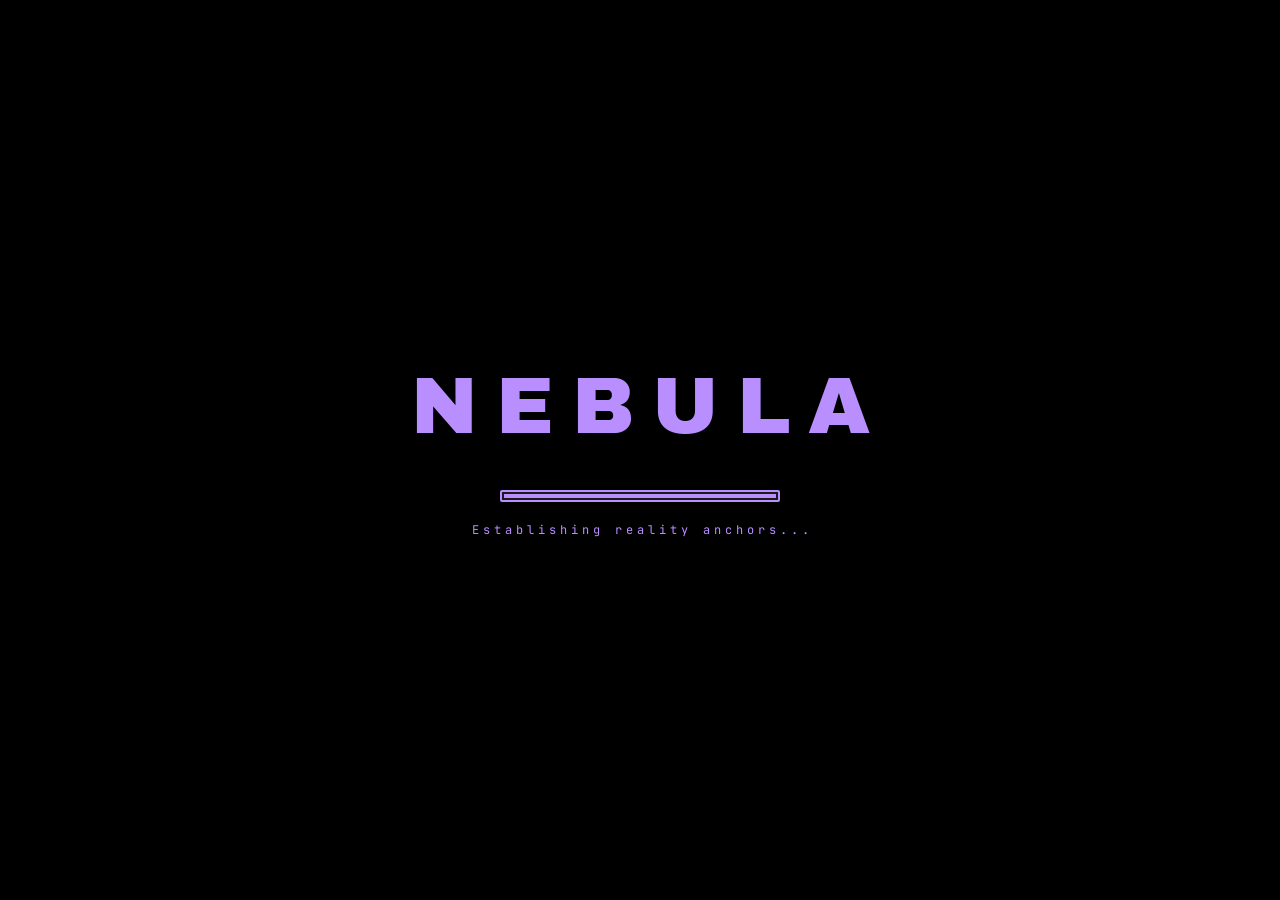
==== commit 6dd7c9c8: "Rework CSS palette, add wallpaper/pomodoro/quick notes, rewrite README" ====
--- a/index.html
+++ b/index.html
@@ -29,50 +29,8 @@
     <!-- DESKTOP -->
     <div id="desktop" style="display: none">
       <!-- BACKGROUND -->
-      <div id="desktop-bg">
-        <!-- Layer 0: Time-of-day tint -->
-        <div id="desktop-tint"></div>
-
-        <!-- Layer 1: Grid -->
-        <div class="bg-grid" id="bg-grid"></div>
-
-        <!-- Layer 2: Large coloured geometry — editorial composition -->
-        <div class="bg-geo bg-arc bg-arc-1"></div>
-        <div class="bg-geo bg-arc bg-arc-2"></div>
-        <div class="bg-geo bg-wash bg-wash-1"></div>
-        <div class="bg-geo bg-wash bg-wash-2"></div>
-
-        <!-- Layer 3: Existing decorative shapes — upgraded -->
-        <div class="bg-shape bg-starburst bg-starburst-right">
-          <svg viewBox="0 0 100 100" xmlns="http://www.w3.org/2000/svg">
-            <polygon
-              points="50,0 61,35 98,35 68,57 79,91 50,70 21,91 32,57 2,35 39,35"
-            />
-          </svg>
-        </div>
-        <div class="bg-shape bg-starburst bg-starburst-left">
-          <svg viewBox="0 0 100 100" xmlns="http://www.w3.org/2000/svg">
-            <polygon
-              points="50,0 61,35 98,35 68,57 79,91 50,70 21,91 32,57 2,35 39,35"
-            />
-          </svg>
-        </div>
-        <div class="bg-shape bg-circle-outline"></div>
-        <div class="bg-shape bg-diagonals"></div>
-
-        <!-- Layer 4: Sparse construction marks -->
-        <div class="bg-mark bg-mark-cross" style="top: 12%; left: 18%"></div>
-        <div class="bg-mark bg-mark-cross" style="top: 78%; left: 72%"></div>
-        <div class="bg-mark bg-mark-cross" style="top: 45%; left: 92%"></div>
-        <div class="bg-mark bg-mark-dot" style="top: 8%; left: 52%"></div>
-        <div class="bg-mark bg-mark-dot" style="top: 88%; left: 38%"></div>
-        <div class="bg-mark bg-mark-dot" style="top: 35%; left: 8%"></div>
-        <div class="bg-mark bg-mark-matrix" style="top: 68%; left: 85%"></div>
-        <div class="bg-mark bg-mark-matrix" style="top: 18%; left: 42%"></div>
-
-        <!-- Layer 5: Gravity rings (injected by JS) -->
-        <div id="ambient-rings"></div>
-      </div>
+      <div id="desktop-bg"></div>
+
 
       <!-- WORMHOLE CANVAS LAYER -->
       <canvas
@@ -194,6 +152,15 @@
           </div>
           <div class="desk-icon-label">SNAKE</div>
         </div>
+        <div class="desk-icon" data-app="pomodoro">
+          <div class="desk-icon-box" style="background: #ff8c00">
+            <svg width="28" height="28" viewBox="0 0 24 24" fill="none" stroke="#000" stroke-width="2.5">
+              <circle cx="12" cy="12" r="10"></circle>
+              <polyline points="12 6 12 12 16 14"></polyline>
+            </svg>
+          </div>
+          <div class="desk-icon-label">FOCUS</div>
+        </div>
       </div>
 
       <!-- WIDGETS -->
@@ -221,51 +188,23 @@
           </div>
           <div class="telemetry-row">
             <span class="t-label">STATUS</span
-            ><span class="t-value" id="tel-status">NOMINAL</span>
-          </div>
-        </div>
-
-        <!-- 2. Reality Monitor (Medium) -->
-        <div class="widget widget-reality">
-          <div class="widget-header">REALITY MONITOR</div>
-          <div class="telemetry-row">
-            <span class="t-label">THREAT LEVEL</span
-            ><span class="t-value" id="mon-threat" style="color: var(--green)"
-              >LOW</span
-            >
-          </div>
-          <div class="telemetry-row">
-            <span class="t-label">WORMHOLE</span
-            ><span class="t-value" id="mon-wormhole">DORMANT</span>
-          </div>
-          <div class="telemetry-row">
-            <span class="t-label">ANOMALIES</span
-            ><span class="t-value" id="mon-anomalies">0</span>
-          </div>
-          <div class="widget-divider"></div>
-          <div class="mission-label">LAST EVENT</div>
-          <div class="event-text" id="mon-lastevent">
-            Boot Sequence Complete
-          </div>
-        </div>
-
-        <!-- 3. Nebula Broadcast (Large) -->
-        <div class="widget widget-broadcast">
-          <div class="widget-header">NEBULA BROADCAST</div>
-          <div class="broadcast-content" id="bc-content">
-            <div class="mission-text" id="bc-text">
-              Establishing connection to Nebula Network...
-            </div>
-            <div
-              class="broadcast-actions"
-              id="bc-actions"
-              style="display: none"
-            >
-              <button class="broadcast-btn" id="bc-btn-1">ACCEPT</button>
-              <button class="broadcast-btn" id="bc-btn-2">IGNORE</button>
-            </div>
-          </div>
-          <div class="net-message" id="bc-subtext">Standing by...</div>
+            ><span class="t-value">NOMINAL</span>
+          </div>
+        </div>
+
+        <!-- 2. Quick Notes Sticky Widget -->
+        <div class="widget widget-notes-sticky">
+          <div class="widget-header">QUICK NOTES</div>
+          <textarea
+            id="sticky-notes-input"
+            class="sticky-notes-textarea"
+            placeholder="Type a note..."
+            spellcheck="false"
+          ></textarea>
+          <div class="sticky-notes-footer">
+            <span class="sticky-notes-count" id="sticky-char-count">0 chars</span>
+            <button class="sticky-notes-clear" id="sticky-notes-clear">CLEAR</button>
+          </div>
         </div>
       </div>
 
@@ -288,6 +227,9 @@
         </div>
         <div class="dock-item" data-app="game">
           <div class="dock-box" style="background: #38e54d">🎮</div>
+        </div>
+        <div class="dock-item" data-app="pomodoro">
+          <div class="dock-box" style="background: #ff8c00">⏱</div>
         </div>
         <div class="dock-divider"></div>
         <div class="dock-item" id="wormhole-trigger">
@@ -300,11 +242,16 @@
         <div class="ctx-item" data-action="refresh">↻ REFRESH</div>
         <div class="ctx-item" data-action="arrange">▣ ARRANGE</div>
         <div class="ctx-divider"></div>
+        <div class="ctx-item" data-action="wallpaper">🖼 REPLACE WALLPAPER</div>
+        <div class="ctx-divider"></div>
         <div class="ctx-item" data-action="terminal">⌘ TERMINAL</div>
         <div class="ctx-item" data-action="calc">⊕ CALCULATOR</div>
         <div class="ctx-divider"></div>
         <div class="ctx-item" data-action="about">ⓘ ABOUT</div>
       </div>
+
+      <!-- Hidden wallpaper file picker -->
+      <input type="file" id="wallpaper-input" accept="image/*" style="display:none;">
 
       <!-- CONFIRM MODAL -->
       <div id="confirm-overlay" style="display: none">
@@ -419,7 +366,7 @@
               </div>
               <div class="vinyl-arm" id="vinyl-arm"></div>
             </div>
-            <div class="visualizer" id="visualizer">
+            <div class="visualizer">
               <div class="viz-bar"></div>
               <div class="viz-bar"></div>
               <div class="viz-bar"></div>
@@ -459,7 +406,7 @@
               />
             </div>
           </div>
-          <div class="music-playlist" id="music-playlist">
+          <div class="music-playlist">
             <div class="playlist-header">
               <span>PLAYLIST</span>
               <button
@@ -706,6 +653,84 @@
           </div>
         </div>
       </div>
+
+      <!-- POMODORO TIMER -->
+      <div
+        class="window"
+        id="window-pomodoro"
+        data-default-w="320"
+        data-default-h="460"
+        style="top: 80px; left: 500px; display: none"
+      >
+        <div class="window-header" style="background: #ff8c00">
+          <div class="window-title">
+            <span class="win-icon">⏱</span>
+            <span>FOCUS TIMER</span>
+          </div>
+          <div class="window-controls">
+            <button class="win-btn btn-min">−</button>
+            <button class="win-btn btn-max">□</button>
+            <button class="win-btn btn-close">✕</button>
+          </div>
+        </div>
+        <div class="window-body pomo-body">
+          <div class="pomo-modes">
+            <button class="pomo-mode-btn active" data-mode="focus">FOCUS</button>
+            <button class="pomo-mode-btn" data-mode="short">SHORT BREAK</button>
+            <button class="pomo-mode-btn" data-mode="long">LONG BREAK</button>
+            <button class="pomo-mode-btn" data-mode="custom">CUSTOM</button>
+          </div>
+          <div class="pomo-timer-display" id="pomo-display">25:00</div>
+          <div class="pomo-label" id="pomo-label">FOCUS SESSION</div>
+          <div class="pomo-progress-wrap">
+            <div class="pomo-progress-bar" id="pomo-progress"></div>
+          </div>
+          <div class="pomo-controls">
+            <button class="pomo-btn pomo-start" id="pomo-start">START</button>
+            <button class="pomo-btn pomo-reset" id="pomo-reset">RESET</button>
+          </div>
+          <div class="pomo-sessions">
+            <span class="pomo-sessions-label">SESSIONS COMPLETED</span>
+            <span class="pomo-sessions-count" id="pomo-sessions">0</span>
+          </div>
+
+          <!-- Custom Time Overlay -->
+          <div class="pomo-custom-overlay" id="pomo-custom-overlay" style="display: none;">
+            <div class="pomo-custom-box">
+              <div class="pomo-custom-title">SET CUSTOM TIME</div>
+
+              <div class="pomo-custom-type-toggle">
+                <input type="radio" id="ctype-focus" name="ctype" value="focus" checked>
+                <label for="ctype-focus">FOCUS</label>
+                <input type="radio" id="ctype-break" name="ctype" value="break">
+                <label for="ctype-break">BREAK</label>
+              </div>
+              
+              <div class="pomo-custom-inputs">
+                <div class="pomo-time-group">
+                  <input type="number" id="pomo-custom-h" min="0" max="99" value="0">
+                  <label>HR</label>
+                </div>
+                <div class="pomo-time-sep">:</div>
+                <div class="pomo-time-group">
+                  <input type="number" id="pomo-custom-m" min="0" max="59" value="10">
+                  <label>MIN</label>
+                </div>
+                <div class="pomo-time-sep">:</div>
+                <div class="pomo-time-group">
+                  <input type="number" id="pomo-custom-s" min="0" max="59" value="0">
+                  <label>SEC</label>
+                </div>
+              </div>
+
+              <div class="pomo-custom-actions">
+                <button class="pomo-custom-btn btn-cancel" id="pomo-custom-cancel">CANCEL</button>
+                <button class="pomo-custom-btn btn-set" id="pomo-custom-set">SET</button>
+              </div>
+            </div>
+          </div>
+        </div>
+      </div>
     </div>
 
     <script src="script.js"></script>
--- a/style.css
+++ b/style.css
@@ -16,6 +16,8 @@
   --cyan: #4d96ff;
   --pink: #ff6b6b;
   --mint: #00ffab;
+  --accent: #b98eff;
+  --accent-glow: rgba(185, 142, 255, 0.35);
   --font-display: "Archivo Black", sans-serif;
   --font-body: "Inter", sans-serif;
   --font-mono: "JetBrains Mono", monospace;
@@ -63,7 +65,7 @@
 .boot-logo {
   font-family: var(--font-display);
   font-size: 80px;
-  color: var(--yellow);
+  color: var(--accent);
   display: flex;
   gap: 18px;
   justify-content: center;
@@ -112,7 +114,7 @@
   height: 12px;
   background: rgba(255, 255, 255, 0.1);
   margin: 40px auto 0;
-  border: 2px solid var(--yellow);
+  border: 2px solid var(--accent);
   padding: 2px;
   border-radius: 2px;
 }
@@ -120,18 +122,17 @@
 .boot-fill {
   height: 100%;
   width: 0%;
-  background: var(--yellow);
+  background: var(--accent);
   transition: width 3.5s cubic-bezier(0.22, 1, 0.36, 1);
 }
 
 .boot-status {
   font-family: var(--font-mono);
   font-size: 12px;
-  color: var(--yellow);
+  color: var(--accent);
   margin-top: 20px;
   letter-spacing: 4px;
   margin-right: -4px;
-  /* offset letter-spacing to center */
   opacity: 0;
   animation: fadeIn 0.4s ease 1s forwards;
 }
@@ -144,493 +145,15 @@
   overflow: hidden;
 }
 
+/* Background — beige/skin color, ready for your own wallpaper */
 #desktop-bg {
   position: fixed;
   inset: 0;
   z-index: 0;
-  background: var(--bg);
-}
-
-/* Layer 1: Grid — warm, slightly more visible */
-.bg-grid {
-  position: absolute;
-  inset: 0;
-  z-index: 1;
-  background-image:
-    linear-gradient(rgba(0, 0, 0, 0.04) 1px, transparent 1px),
-    linear-gradient(90deg, rgba(0, 0, 0, 0.04) 1px, transparent 1px);
-  background-size: 40px 40px;
-}
-
-/* ==================== LAYER 2: LARGE COLOURED GEOMETRY ==================== */
-.bg-geo {
-  position: absolute;
-  pointer-events: none;
-  z-index: 2;
-}
-
-/* Arc rings — large coloured outlines that bleed off-screen */
-.bg-arc {
-  border-radius: 50%;
-  border-style: solid;
-}
-
-.bg-arc-1 {
-  width: 1100px;
-  height: 1100px;
-  top: -22%;
-  left: -15%;
-  border-width: 1.5px;
-  border-color: #8faec4;
-  opacity: 0.35;
-  animation: arcDrift1 80s ease-in-out infinite alternate;
-}
-
-@keyframes arcDrift1 {
-  0% {
-    transform: translate(0, 0) rotate(0deg);
-  }
-
-  100% {
-    transform: translate(25px, 15px) rotate(8deg);
-  }
-}
-
-.bg-arc-2 {
-  width: 900px;
-  height: 900px;
-  bottom: -18%;
-  right: -12%;
-  border-width: 1.5px;
-  border-color: #c9887a;
-  opacity: 0.3;
-  animation: arcDrift2 95s ease-in-out infinite alternate;
-}
-
-@keyframes arcDrift2 {
-  0% {
-    transform: translate(0, 0) rotate(0deg);
-  }
-
-  100% {
-    transform: translate(-20px, -12px) rotate(-6deg);
-  }
-}
-
-/* Wash circles — large filled, extremely faint, colour presence */
-.bg-wash {
-  border-radius: 50%;
-}
-
-.bg-wash-1 {
-  width: 700px;
-  height: 700px;
-  top: 25%;
-  left: -5%;
-  background: radial-gradient(circle, #d4af78 0%, transparent 70%);
-  opacity: 0.08;
-  animation: washBreathe1 25s ease-in-out infinite alternate;
-}
-
-@keyframes washBreathe1 {
-  0% {
-    opacity: 0.06;
-    transform: scale(1);
-  }
-
-  100% {
-    opacity: 0.1;
-    transform: scale(1.04);
-  }
-}
-
-.bg-wash-2 {
-  width: 500px;
-  height: 500px;
-  top: -5%;
-  right: 15%;
-  background: radial-gradient(circle, #b8a9cc 0%, transparent 70%);
-  opacity: 0.06;
-  animation: washBreathe2 30s ease-in-out infinite alternate;
-}
-
-@keyframes washBreathe2 {
-  0% {
-    opacity: 0.04;
-    transform: scale(1);
-  }
-
-  100% {
-    opacity: 0.08;
-    transform: scale(1.06);
-  }
-}
-
-/* ==================== LAYER 3: DECORATIVE SHAPES ==================== */
-.bg-shape {
-  position: absolute;
-  z-index: 3;
-  pointer-events: none;
-}
-
-.bg-starburst {
-  width: 260px;
-  height: 260px;
-  opacity: 0.18;
-  animation: slowRotate 60s linear infinite;
-}
-
-.bg-starburst-right {
-  top: 8%;
-  right: 10%;
-}
-
-.bg-starburst-left {
-  top: 8%;
-  left: 10%;
-}
-
-@keyframes slowRotate {
-  0% {
-    transform: rotate(0deg);
-  }
-
-  100% {
-    transform: rotate(360deg);
-  }
-}
-
-.bg-starburst svg {
-  width: 100%;
-  height: 100%;
-  fill: #d4af78;
-}
-
-.bg-circle-outline {
-  width: 350px;
-  height: 350px;
-  bottom: 18%;
-  left: 6%;
-  border: 2px solid #8faec4;
-  border-radius: 50%;
-  opacity: 0.22;
-  animation: slowPulse 18s ease-in-out infinite alternate;
-}
-
-@keyframes slowPulse {
-  0% {
-    transform: scale(1) translate(0, 0);
-  }
-
-  100% {
-    transform: scale(1.06) translate(8px, -8px);
-  }
-}
-
-.bg-diagonals {
-  width: 200px;
-  height: 160px;
-  top: 48%;
-  left: 55%;
-  opacity: 0.12;
-  background: repeating-linear-gradient(
-    45deg,
-    #c9887a,
-    #c9887a 8px,
-    transparent 8px,
-    transparent 18px
-  );
-  animation: slowFloat 24s ease-in-out infinite alternate;
-}
-
-@keyframes slowFloat {
-  0% {
-    transform: translateY(0) rotate(0deg);
-  }
-
-  100% {
-    transform: translateY(-20px) rotate(3deg);
-  }
-}
-
-/* ==================== LAYER 4: CONSTRUCTION MARKS ==================== */
-.bg-mark {
-  position: absolute;
-  z-index: 4;
-  pointer-events: none;
-  opacity: 0.1;
-}
-
-.bg-mark-cross {
-  width: 16px;
-  height: 16px;
-}
-
-.bg-mark-cross::before,
-.bg-mark-cross::after {
-  content: "";
-  position: absolute;
-  background: var(--black);
-}
-
-.bg-mark-cross::before {
-  top: 7px;
-  left: 2px;
-  width: 12px;
-  height: 1px;
-}
-
-.bg-mark-cross::after {
-  top: 2px;
-  left: 7px;
-  width: 1px;
-  height: 12px;
-}
-
-.bg-mark-dot {
-  width: 5px;
-  height: 5px;
-  border-radius: 50%;
-  background: var(--black);
-}
-
-.bg-mark-matrix {
-  width: 48px;
-  height: 48px;
-  background-image: radial-gradient(circle, var(--black) 1px, transparent 1px);
-  background-size: 10px 10px;
-}
-
-/* ==================== LAYER 5: AMBIENT ATMOSPHERE ==================== */
-
-/* Gravity rings — injected by JS into #ambient-rings */
-#ambient-rings {
-  position: absolute;
-  inset: 0;
-  pointer-events: none;
-  overflow: hidden;
-  z-index: 5;
-}
-
-.gravity-ring {
-  position: absolute;
-  border-radius: 50%;
-  border: 1.5px solid currentColor;
-  pointer-events: none;
-  will-change: transform;
-  transform-origin: center center;
-}
-
-/* Desktop ripple on click */
-.desktop-ripple {
-  position: fixed;
-  border-radius: 50%;
-  border: 2px solid rgba(0, 0, 0, 0.25);
-  box-shadow:
-    inset 0 0 15px rgba(0, 0, 0, 0.05),
-    0 0 15px rgba(0, 0, 0, 0.05);
-  pointer-events: none;
-  z-index: 1;
-  transform: scale(0);
-  animation: desktopRippleExpand 1.6s cubic-bezier(0.1, 0.8, 0.3, 1) forwards;
-}
-
-@keyframes desktopRippleExpand {
-  0% {
-    transform: scale(0);
-    opacity: 0.8;
-    border-width: 4px;
-  }
-
-  100% {
-    transform: scale(1.5);
-    opacity: 0;
-    border-width: 0px;
-  }
-}
-
-/* Reality distortion */
-@keyframes realityDistort {
-  0% {
-    transform: translate(0, 0);
-  }
-
-  20% {
-    transform: translate(1.5px, -1px);
-  }
-
-  40% {
-    transform: translate(-2px, 0.5px);
-  }
-
-  60% {
-    transform: translate(1px, 1.5px);
-  }
-
-  80% {
-    transform: translate(-1px, -0.5px);
-  }
-
-  100% {
-    transform: translate(0, 0);
-  }
-}
-
-#desktop-bg.reality-distorting {
-  animation: realityDistort 0.32s ease-in-out;
-}
-
-/* Dynamic tint overlay */
-#desktop-tint {
-  position: absolute;
-  inset: 0;
-  pointer-events: none;
-  z-index: 0;
-  transition: background 120s linear;
-}
-
-@media (prefers-reduced-motion: reduce) {
-  .gravity-ring,
-  .desktop-ripple,
-  #ambient-scan,
-  #desktop-bg.reality-distorting,
-  #desktop-tint,
-  .bg-arc,
-  .bg-wash,
-  .bg-shape {
-    animation: none !important;
-    transition: none !important;
-  }
-}
-
-/* ==================== SINGULARITY GRAVITY PHASE CSS ==================== */
-
-/* Body shake — shakes the ENTIRE page, not any overlay */
-@keyframes sg-body-shake {
-  0%,
-  100% {
-    transform: translate(0, 0) rotate(0deg);
-  }
-
-  10% {
-    transform: translate(-3px, 2px) rotate(-0.3deg);
-  }
-
-  20% {
-    transform: translate(3px, -2px) rotate(0.3deg);
-  }
-
-  30% {
-    transform: translate(-2px, 3px) rotate(-0.2deg);
-  }
-
-  40% {
-    transform: translate(2px, -3px) rotate(0.2deg);
-  }
-
-  50% {
-    transform: translate(-3px, -2px) rotate(-0.3deg);
-  }
-
-  60% {
-    transform: translate(3px, 2px) rotate(0.3deg);
-  }
-
-  70% {
-    transform: translate(-2px, -2px) rotate(-0.2deg);
-  }
-
-  80% {
-    transform: translate(2px, 3px) rotate(0.2deg);
-  }
-
-  90% {
-    transform: translate(-3px, 2px) rotate(-0.3deg);
-  }
-}
-
-body.sg-shake {
-  animation: sg-body-shake 0.12s linear infinite !important;
-}
-
-/* Widget vibrate */
-@keyframes sg-vibrate-kf {
-  0%,
-  100% {
-    transform: translate(0, 0) rotate(0deg);
-  }
-
-  25% {
-    transform: translate(-2px, 1px) rotate(-1deg);
-  }
-
-  75% {
-    transform: translate(2px, -1px) rotate(1deg);
-  }
-}
-
-.sg-vibrate {
-  animation: sg-vibrate-kf 0.08s linear infinite !important;
-  transform-origin: center center;
-}
-
-/* Window tilt toward center */
-@keyframes sg-tilt-kf {
-  0%,
-  100% {
-    transform: skewX(0deg) skewY(0deg) rotate(0deg);
-  }
-
-  33% {
-    transform: skewX(1.2deg) skewY(0.6deg) rotate(0.4deg);
-  }
-
-  66% {
-    transform: skewX(-0.8deg) skewY(-1deg) rotate(-0.3deg);
-  }
-}
-
-.sg-tilt {
-  animation: sg-tilt-kf 0.18s ease-in-out infinite !important;
-}
-
-/* Dock creep — slides slightly toward center bottom */
-@keyframes sg-dock-creep-kf {
-  0%,
-  100% {
-    bottom: 20px;
-  }
-
-  50% {
-    bottom: 14px;
-  }
-}
-
-.sg-dock-creep {
-  animation: sg-dock-creep-kf 0.5s ease-in-out infinite !important;
-}
-
-/* Desktop icon slide — nudges icons toward center */
-@keyframes sg-icon-slide-kf {
-  0%,
-  100% {
-    transform: translate(0, 0) rotate(0deg);
-  }
-
-  50% {
-    transform: translate(6px, 4px) rotate(2deg);
-  }
-}
-
-.sg-icon-slide {
-  animation: sg-icon-slide-kf 0.4s ease-in-out infinite !important;
-}
-
-/* Grid bend inward */
-.bg-grid.sg-grid-bend {
-  transform: scale(0.92) rotate(1deg);
-  transition: transform 1s ease-in-out;
-}
+  background: #EAD8C3;
+}
+
+
 
 /* ==================== TOP BAR ==================== */
 #topbar {
@@ -685,7 +208,7 @@
   font-size: 14px;
   font-weight: 700;
   background: var(--black);
-  color: var(--yellow);
+  color: var(--accent);
   padding: 4px 12px;
   border-radius: 4px;
   min-width: 70px;
@@ -782,25 +305,14 @@
   font-size: 10px;
   font-weight: 700;
   letter-spacing: 2px;
-  color: var(--black);
+  color: #ffffff;
   text-align: center;
-  text-shadow: 1px 1px 0px rgba(255, 255, 255, 0.8);
-}
-
-/* Gravity lean effect */
-.gravity-lean {
-  animation: gravityLean 2s ease-in-out infinite;
-}
-
-@keyframes gravityLean {
-  0%,
-  100% {
-    transform: translateX(0) rotate(0deg);
-  }
-
-  50% {
-    transform: translateX(3px) rotate(1deg);
-  }
+  text-shadow:
+    1px  1px 0px rgba(0,0,0,0.85),
+   -1px -1px 0px rgba(0,0,0,0.85),
+    1px -1px 0px rgba(0,0,0,0.85),
+   -1px  1px 0px rgba(0,0,0,0.85),
+    0px  2px 6px rgba(0,0,0,0.6);
 }
 
 /* ==================== WIDGETS ==================== */
@@ -820,9 +332,15 @@
   font-size: 10px;
   font-weight: 700;
   letter-spacing: 2px;
-  opacity: 0.4;
+  color: var(--white);
   margin-bottom: -6px;
   padding-left: 4px;
+  text-shadow:
+    1px  1px 0px rgba(0,0,0,0.8),
+   -1px -1px 0px rgba(0,0,0,0.8),
+    1px -1px 0px rgba(0,0,0,0.8),
+   -1px  1px 0px rgba(0,0,0,0.8),
+    0px  2px 8px rgba(0,0,0,0.55);
 }
 
 .widget {
@@ -841,20 +359,6 @@
   box-shadow: 8px 8px 0px var(--black);
 }
 
-.threat-pulse {
-  animation: threatPulse 1.5s infinite alternate;
-}
-
-@keyframes threatPulse {
-  0% {
-    box-shadow: 2px 2px 0px var(--black);
-  }
-
-  100% {
-    box-shadow: 6px 6px 0px var(--red);
-    transform: translate(-1px, -1px);
-  }
-}
 
 .widget-header {
   font-family: var(--font-mono);
@@ -878,81 +382,78 @@
   opacity: 0.6;
 }
 
-.widget-divider {
-  height: 2px;
-  background: var(--black);
-  margin: 12px 0;
-}
-
-.mission-label {
-  font-family: var(--font-mono);
-  font-size: 10px;
-  font-weight: 700;
-  color: var(--red);
-  margin-bottom: 4px;
-}
-
-.mission-text {
-  font-family: var(--font-body);
-  font-weight: 700;
-  font-size: 13px;
-  line-height: 1.4;
-  margin-bottom: 8px;
-}
-
-.net-message {
-  font-family: var(--font-mono);
-  font-size: 9px;
-  opacity: 0.5;
-  font-style: italic;
-}
-
 .widget-telemetry {
   min-width: 200px;
 }
 
-.widget-reality {
-  min-width: 240px;
-}
-
-.widget-broadcast {
-  min-width: 280px;
-}
-
-.event-text {
+/* ==================== QUICK NOTES STICKY WIDGET ==================== */
+.widget-notes-sticky {
+  min-width: 220px;
+  display: flex;
+  flex-direction: column;
+}
+
+.sticky-notes-textarea {
+  width: 100%;
+  min-height: 120px;
+  resize: none;
+  border: none;
+  background: transparent;
   font-family: var(--font-body);
+  font-size: 12px;
+  font-weight: 500;
+  line-height: 1.5;
+  padding: 4px 0;
+  box-sizing: border-box;
+  outline: none;
+  color: var(--black);
+  box-shadow: none;
+  transition: none;
+}
+
+.sticky-notes-textarea:focus {
+  border: none;
+  box-shadow: none;
+}
+
+.sticky-notes-textarea::placeholder {
+  color: rgba(0,0,0,0.3);
+  font-style: italic;
+}
+
+.sticky-notes-footer {
+  display: flex;
+  justify-content: space-between;
+  align-items: center;
+  margin-top: 8px;
+}
+
+.sticky-notes-count {
+  font-family: var(--font-mono);
+  font-size: 9px;
+  opacity: 0.45;
   font-weight: 700;
-  font-size: 11px;
-  color: var(--black);
-  line-height: 1.4;
-}
-
-.broadcast-actions {
-  display: flex;
-  gap: 8px;
-  margin-top: 12px;
-  margin-bottom: 8px;
-}
-
-.broadcast-btn {
-  flex: 1;
+}
+
+.sticky-notes-clear {
+  font-family: var(--font-mono);
+  font-size: 9px;
+  font-weight: 700;
   background: var(--white);
   border: 2px solid var(--black);
-  font-family: var(--font-mono);
-  font-weight: 700;
-  font-size: 10px;
-  padding: 6px 0;
+  padding: 3px 8px;
   cursor: pointer;
   box-shadow: 2px 2px 0px var(--black);
+  letter-spacing: 1px;
   transition: all 0.1s ease;
 }
 
-.broadcast-btn:hover {
+.sticky-notes-clear:hover {
   transform: translate(-1px, -1px);
   box-shadow: 3px 3px 0px var(--black);
 }
 
-.broadcast-btn:active {
+.sticky-notes-clear:active {
   transform: translate(1px, 1px);
   box-shadow: 1px 1px 0px var(--black);
 }
@@ -1215,26 +716,6 @@
   flex-direction: column;
 }
 
-/* Gravity distortion on windows */
-.window.gravity-distort {
-  animation: windowDistort 0.5s ease-in-out infinite;
-}
-
-@keyframes windowDistort {
-  0%,
-  100% {
-    transform: skewX(0deg) skewY(0deg);
-  }
-
-  25% {
-    transform: skewX(1deg) skewY(0.5deg);
-  }
-
-  75% {
-    transform: skewX(-0.5deg) skewY(-1deg);
-  }
-}
-
 /* ==================== TERMINAL ==================== */
 .terminal-body {
   background: var(--black);
@@ -1338,7 +819,6 @@
   padding: 20px;
   flex: 1;
   overflow: hidden;
-  /* Contains the scrollable playlist */
 }
 
 .music-player-top {
@@ -1890,15 +1370,33 @@
   display: flex;
   justify-content: space-between;
   align-items: center;
-  padding: 12px 16px;
+  padding: 8px 12px;
   border-bottom: 3px solid var(--black);
   background: var(--bg);
   flex-shrink: 0;
+  gap: 12px;
+  overflow-x: auto;
+  overflow-y: hidden;
+  flex-wrap: nowrap;
+  min-height: 56px;
 }
 
 .paint-colors {
   display: flex;
-  gap: 10px;
+  gap: 8px;
+  flex-shrink: 0;
+  align-items: center;
+}
+
+.paint-colors::after {
+  content: "";
+  display: block;
+  width: 2px;
+  height: 28px;
+  background: var(--black);
+  opacity: 0.2;
+  margin-left: 4px;
+  flex-shrink: 0;
 }
 
 .paint-color {
@@ -1924,7 +1422,8 @@
 .paint-tools {
   display: flex;
   align-items: center;
-  gap: 12px;
+  gap: 8px;
+  flex-shrink: 0;
 }
 
 .paint-tools label {
@@ -1978,6 +1477,7 @@
   position: relative;
   background: var(--white);
   overflow: hidden;
+  min-height: 0;
 }
 
 #paint-canvas {
@@ -1986,10 +1486,29 @@
   left: 0;
   width: 100%;
   height: 100%;
+  display: block;
   cursor: crosshair;
-}
-
-/* ==================== GAME ==================== */
+  touch-action: none;
+}
+.paint-toolbar::-webkit-scrollbar {
+  height: 4px;
+}
+
+.paint-toolbar::-webkit-scrollbar-track {
+  background: #f5f0e8;
+  border-radius: 4px;
+}
+
+.paint-toolbar::-webkit-scrollbar-thumb {
+  background: #c8b89a;
+  border-radius: 4px;
+}
+
+.paint-toolbar::-webkit-scrollbar-thumb:hover {
+  background: #a89070;
+}
+
+
 .game-body {
   display: flex;
   flex-direction: column;
@@ -2063,8 +1582,6 @@
 }
 
 /* ==================== WORMHOLE OVERLAY ==================== */
-/* The overlay is FULLY transparent and pointer-events-none during the entire
-   desktop destruction phase. It only becomes opaque AFTER the OS is consumed. */
 #wormhole-overlay {
   position: fixed;
   inset: 0;
@@ -2074,13 +1591,10 @@
   justify-content: center;
   flex-direction: column;
   background: transparent;
-  /* transparent — desktop shows through */
   overflow: hidden;
   pointer-events: none;
-  /* no blocking of desktop interaction */
-}
-
-/* No vignette pseudo-element during destruction — desktop must be fully visible */
+}
+
 #wormhole-overlay::before {
   display: none;
 }
@@ -2340,72 +1854,10 @@
   }
 }
 
-/* Gravity rumble vibration */
-@keyframes rumble {
-  0% {
-    transform: translate(var(--lean-x, 0px), var(--lean-y, 0px))
-      rotate(var(--lean-rot, 0deg));
-  }
-
-  20% {
-    transform: translate(
-        calc(var(--lean-x, 0px) - 1.5px),
-        calc(var(--lean-y, 0px) + 1px)
-      )
-      rotate(calc(var(--lean-rot, 0deg) + 0.6deg));
-  }
-
-  40% {
-    transform: translate(
-        calc(var(--lean-x, 0px) + 1px),
-        calc(var(--lean-y, 0px) - 1.5px)
-      )
-      rotate(calc(var(--lean-rot, 0deg) - 0.4deg));
-  }
-
-  60% {
-    transform: translate(
-        calc(var(--lean-x, 0px) - 1px),
-        calc(var(--lean-y, 0px) - 1px)
-      )
-      rotate(calc(var(--lean-rot, 0deg) + 0.5deg));
-  }
-
-  80% {
-    transform: translate(
-        calc(var(--lean-x, 0px) + 1.5px),
-        calc(var(--lean-y, 0px) + 1.5px)
-      )
-      rotate(calc(var(--lean-rot, 0deg) - 0.6deg));
-  }
-
-  100% {
-    transform: translate(var(--lean-x, 0px), var(--lean-y, 0px))
-      rotate(var(--lean-rot, 0deg));
-  }
-}
-
-.gravity-rumble {
-  animation: rumble 0.1s linear infinite !important;
-}
-
-/* Instability Glitch on Desktop */
-@keyframes gravityPulse {
-  0%,
-  100% {
-    filter: blur(30px) opacity(0.8) hue-rotate(0deg);
-    transform: scale(1);
-  }
-
-  50% {
-    filter: blur(40px) opacity(1) hue-rotate(90deg);
-    transform: scale(1.05);
-  }
-}
 
 /* ==================== WINDOW ANIMATIONS ==================== */
 .window {
-  /* Keep existing transitions but ensure transform/opacity are fast enough when applied directly */
+ 
   transition:
     width 0.2s ease,
     height 0.2s ease,
@@ -2462,7 +1914,7 @@
 }
 
 ::-webkit-scrollbar-thumb:hover {
-  background: var(--red);
+  background: var(--accent);
 }
 
 /* ==================== TOAST NOTIFICATIONS ==================== */
@@ -2659,3 +2111,438 @@
 .confirm-btn-no:hover {
   background: var(--yellow);
 }
+
+/* ==================== SCROLLBAR FIX (NOTES, CALC, PAINT, GAME) ==================== */
+.notes-body::-webkit-scrollbar,
+.notes-editor::-webkit-scrollbar,
+.calc-body::-webkit-scrollbar,
+.paint-body::-webkit-scrollbar,
+.game-body::-webkit-scrollbar,
+.window-body::-webkit-scrollbar {
+  width: 8px;
+}
+
+.notes-body::-webkit-scrollbar-track,
+.notes-editor::-webkit-scrollbar-track,
+.calc-body::-webkit-scrollbar-track,
+.paint-body::-webkit-scrollbar-track,
+.game-body::-webkit-scrollbar-track,
+.window-body::-webkit-scrollbar-track {
+  background: #f5f0e8;
+}
+
+.notes-body::-webkit-scrollbar-thumb,
+.notes-editor::-webkit-scrollbar-thumb,
+.calc-body::-webkit-scrollbar-thumb,
+.paint-body::-webkit-scrollbar-thumb,
+.game-body::-webkit-scrollbar-thumb,
+.window-body::-webkit-scrollbar-thumb {
+  background: #c8b89a;
+  border-radius: 4px;
+  border: 2px solid #f5f0e8;
+}
+
+.notes-body::-webkit-scrollbar-thumb:hover,
+.notes-editor::-webkit-scrollbar-thumb:hover,
+.calc-body::-webkit-scrollbar-thumb:hover,
+.paint-body::-webkit-scrollbar-thumb:hover,
+.game-body::-webkit-scrollbar-thumb:hover,
+.window-body::-webkit-scrollbar-thumb:hover {
+  background: #a89070;
+}
+
+/* ==================== POMODORO TIMER ==================== */
+.pomo-body {
+  display: flex;
+  flex-direction: column;
+  align-items: center;
+  justify-content: center;
+  padding: 16px 12px;
+  gap: 16px;
+  background: var(--bg);
+  flex: 1;
+  overflow-y: auto;
+  overflow-x: hidden;
+  position: relative;
+}
+
+
+.window.maximized .pomo-body {
+  gap: 32px;
+  padding: 60px 40px;
+}
+
+/* --- Mode buttons --- */
+.pomo-modes {
+  display: flex;
+  flex-wrap: wrap;
+  justify-content: center;
+  gap: 6px;
+  width: 100%;
+}
+
+.window.maximized .pomo-modes {
+  width: auto;
+  gap: 12px;
+}
+
+.pomo-mode-btn {
+  flex: 1; 
+  padding: 8px 4px;
+  font-family: var(--font-display);
+  font-size: 9px;
+  letter-spacing: 0.5px;
+  border: 2px solid var(--black);
+  border-radius: 50px;
+  background: var(--white);
+  color: var(--black);
+  cursor: pointer;
+  transition: all 0.15s ease;
+  box-shadow: 2px 2px 0px var(--black);
+  white-space: nowrap;
+}
+
+.pomo-mode-btn:hover {
+  background: var(--yellow);
+  transform: translateY(-1px);
+}
+
+.pomo-mode-btn.active {
+  background: #ff8c00;
+  color: var(--black);
+  box-shadow: 3px 3px 0px var(--black);
+}
+
+.window.maximized .pomo-mode-btn {
+  flex: none; 
+  padding: 12px 28px;
+  font-size: 13px;
+  letter-spacing: 1px;
+}
+
+/* --- Timer display --- */
+.pomo-timer-display {
+  font-family: var(--font-mono);
+  font-size: 64px;
+  font-weight: 700;
+  letter-spacing: -2px;
+  line-height: 1;
+  text-align: center;
+  border: var(--border);
+  border-radius: 16px;
+  padding: 16px 10px;
+  background: var(--black);
+  color: #ff8c00;
+  box-shadow: var(--shadow);
+  width: 100%;
+}
+
+.window.maximized .pomo-timer-display {
+  width: auto;
+  font-size: clamp(80px, 10vw, 160px);
+  padding: 32px 80px;
+  border-radius: 24px;
+  border-width: 4px;
+  box-shadow: 8px 8px 0px var(--black);
+}
+
+/* --- Label under timer --- */
+.pomo-label {
+  font-family: var(--font-display);
+  font-size: 11px;
+  letter-spacing: 3px;
+  color: var(--black);
+  opacity: 0.6;
+}
+
+.window.maximized .pomo-label {
+  font-size: 14px;
+  letter-spacing: 5px;
+}
+
+/* --- Progress bar --- */
+.pomo-progress-wrap {
+  height: 10px;
+  width: 100%;
+  background: rgba(0,0,0,0.1);
+  border: 2px solid var(--black);
+  border-radius: 4px;
+  overflow: hidden;
+}
+
+.window.maximized .pomo-progress-wrap {
+  width: clamp(300px, 50vw, 700px);
+  height: 14px;
+}
+
+.pomo-progress-bar {
+  height: 100%;
+  width: 100%;
+  background: #ff8c00;
+  border-radius: 2px;
+  transition: width 1s linear;
+}
+
+/* --- Start / Reset buttons --- */
+.pomo-controls {
+  display: flex;
+  gap: 10px;
+  width: 100%;
+}
+
+.window.maximized .pomo-controls {
+  width: auto;
+  gap: 20px;
+}
+
+.pomo-btn {
+  flex: 1; 
+  padding: 12px 0;
+  font-family: var(--font-display);
+  font-size: 12px;
+  letter-spacing: 1px;
+  border: var(--border);
+  border-radius: 50px;
+  cursor: pointer;
+  box-shadow: var(--shadow-sm);
+  transition: all 0.15s ease;
+  outline: none;
+  white-space: nowrap;
+  display: flex;
+  align-items: center;
+  justify-content: center;
+}
+
+.window.maximized .pomo-btn {
+  flex: none; 
+  padding: 18px 64px;
+  font-size: 16px;
+  letter-spacing: 2px;
+  box-shadow: var(--shadow);
+}
+
+.pomo-btn:hover {
+  transform: translateY(-2px);
+  box-shadow: 5px 5px 0px var(--black);
+}
+
+.pomo-btn:active {
+  transform: translateY(2px);
+  box-shadow: 1px 1px 0px var(--black);
+}
+
+.pomo-start {
+  background: var(--green);
+  color: var(--black);
+}
+
+.pomo-reset {
+  background: var(--white);
+  color: var(--black);
+}
+
+/* --- Sessions completed box --- */
+.pomo-sessions {
+  display: flex;
+  flex-direction: column;
+  align-items: center;
+  gap: 4px;
+  border: 2px solid var(--black);
+  border-radius: 10px;
+  padding: 12px 0;
+  width: 100%;
+  background: var(--white);
+  box-shadow: var(--shadow-sm);
+}
+
+.window.maximized .pomo-sessions {
+  width: auto;
+  padding: 20px 80px;
+  border-radius: 16px;
+  box-shadow: var(--shadow);
+}
+
+.pomo-sessions-label {
+  font-family: var(--font-mono);
+  font-size: 9px;
+  letter-spacing: 2px;
+  opacity: 0.5;
+}
+
+.window.maximized .pomo-sessions-label {
+  font-size: 12px;
+}
+
+.pomo-sessions-count {
+  font-family: var(--font-display);
+  font-size: 28px;
+  font-weight: 700;
+  color: #ff8c00;
+}
+
+.window.maximized .pomo-sessions-count {
+  font-size: 52px;
+}
+
+/* --- Custom Time Overlay --- */
+.pomo-custom-overlay {
+  position: absolute;
+  top: 0;
+  left: 0;
+  width: 100%;
+  height: 100%;
+  background: rgba(255, 245, 230, 0.9);
+  backdrop-filter: blur(4px);
+  -webkit-backdrop-filter: blur(4px);
+  display: flex;
+  align-items: center;
+  justify-content: center;
+  z-index: 100;
+  padding: 20px;
+}
+
+.pomo-custom-box {
+  background: var(--white);
+  border: 3px solid var(--black);
+  border-radius: 16px;
+  padding: 24px;
+  width: 100%;
+  max-width: 320px;
+  display: flex;
+  flex-direction: column;
+  align-items: center;
+  gap: 20px;
+  box-shadow: 6px 6px 0px var(--black);
+}
+
+.pomo-custom-title {
+  font-family: var(--font-display);
+  font-size: 14px;
+  letter-spacing: 2px;
+  color: var(--black);
+  text-align: center;
+  font-weight: 700;
+}
+
+.pomo-custom-type-toggle {
+  display: flex;
+  gap: 12px;
+  width: 100%;
+}
+
+.pomo-custom-type-toggle input[type="radio"] {
+  display: none;
+}
+
+.pomo-custom-type-toggle label {
+  flex: 1;
+  text-align: center;
+  padding: 8px 0;
+  font-family: var(--font-display);
+  font-size: 10px;
+  letter-spacing: 2px;
+  border: 2px solid var(--black);
+  border-radius: 50px;
+  cursor: pointer;
+  background: var(--white);
+  color: var(--black);
+  transition: all 0.15s ease;
+  box-shadow: 2px 2px 0px var(--black);
+}
+
+.pomo-custom-type-toggle input[type="radio"]:checked + label {
+  background: var(--black);
+  color: var(--white);
+  box-shadow: 0px 0px 0px var(--black);
+  transform: translateY(2px);
+}
+
+.pomo-custom-inputs {
+  display: flex;
+  align-items: center;
+  justify-content: center;
+  gap: 8px;
+}
+
+.pomo-time-group {
+  display: flex;
+  flex-direction: column;
+  align-items: center;
+  gap: 4px;
+}
+
+.pomo-time-group input {
+  font-family: var(--font-mono);
+  font-size: 32px;
+  font-weight: 700;
+  width: 64px;
+  text-align: center;
+  border: 2px solid var(--black);
+  border-radius: 8px;
+  background: #f5f0e8;
+  color: var(--black);
+  padding: 8px 0;
+  outline: none;
+}
+
+.pomo-time-group input:focus {
+  border-color: #ff8c00;
+  background: var(--white);
+}
+
+.pomo-time-group label {
+  font-family: var(--font-display);
+  font-size: 10px;
+  letter-spacing: 1px;
+  color: var(--black);
+  opacity: 0.7;
+}
+
+.pomo-time-sep {
+  font-family: var(--font-mono);
+  font-size: 28px;
+  font-weight: 700;
+  margin-bottom: 20px; 
+}
+
+.pomo-custom-actions {
+  display: flex;
+  gap: 12px;
+  width: 100%;
+}
+
+.pomo-custom-btn {
+  flex: 1;
+  padding: 12px 0;
+  font-family: var(--font-display);
+  font-size: 12px;
+  letter-spacing: 1px;
+  border: 2px solid var(--black);
+  border-radius: 50px;
+  cursor: pointer;
+  transition: all 0.15s ease;
+  outline: none;
+}
+
+.btn-cancel {
+  background: var(--white);
+  color: var(--black);
+  box-shadow: 2px 2px 0px var(--black);
+}
+
+.btn-set {
+  background: var(--green);
+  color: var(--black);
+  box-shadow: 2x 2px 0px var(--black);
+}
+
+.pomo-custom-btn:hover {
+  transform: translateY(-2px);
+  box-shadow: 4px 4px 0px var(--black);
+}
+
+.pomo-custom-btn:active {
+  transform: translateY(2px);
+  box-shadow: 0px 0px 0px var(--black);
+}
+
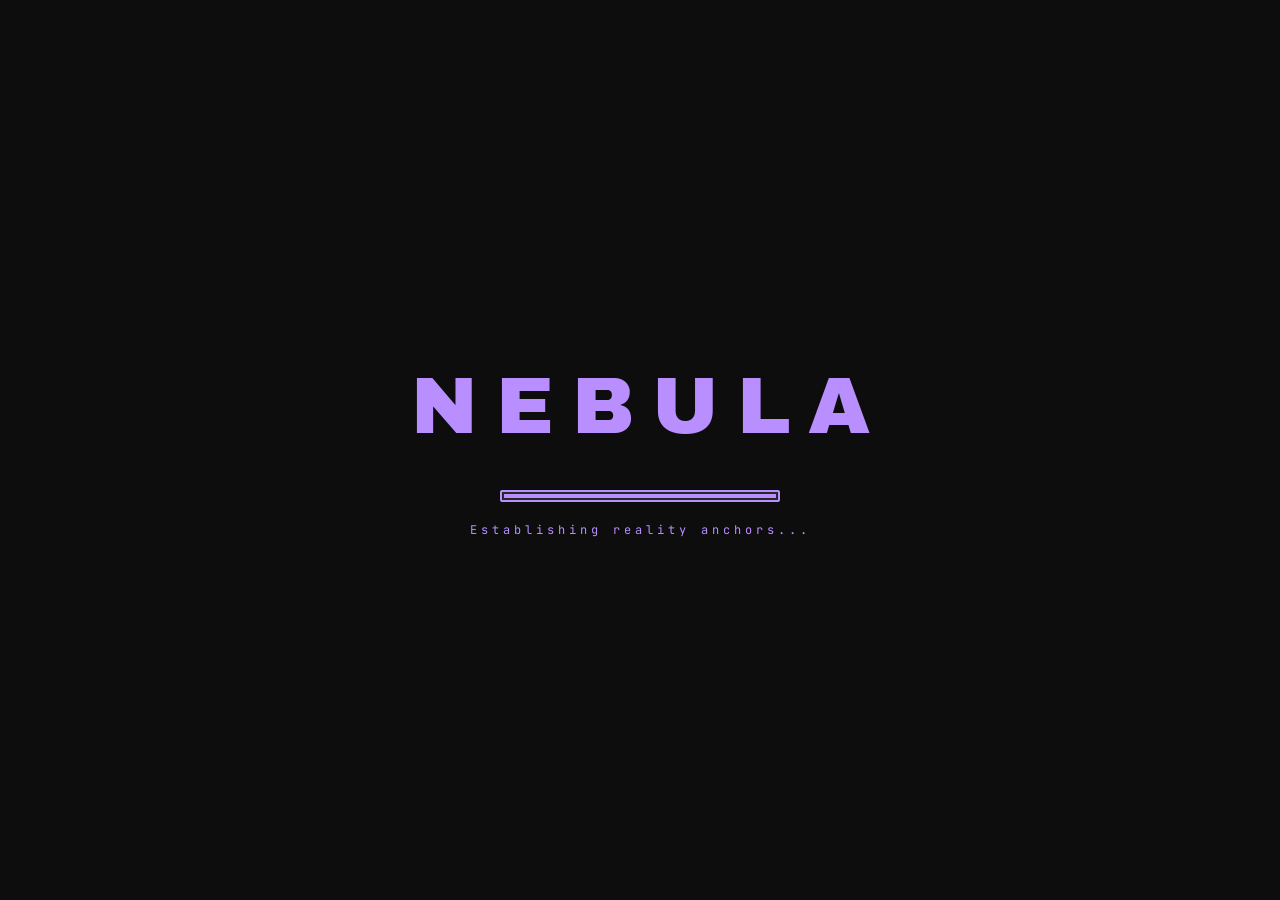
==== commit 5c3f0d70: "Fix webOS bugs: welcome window selector, Pomodoro window controls & custom timer layout, Snake game " ====
--- a/index.html
+++ b/index.html
@@ -1,19 +1,17 @@
-<!doctype html>
+<!DOCTYPE html>
 <html lang="en">
   <head>
     <meta charset="UTF-8" />
-    <meta name="viewport" content="width=device-width, initial-scale=1.0" />
+    <meta name="viewport" content="width=device-width, initial-scale=1.0"/>
     <title>NEBULA OS</title>
-    <link rel="stylesheet" href="style.css" />
-    <link
+    <link rel="stylesheet" href="style.css"/>
+    <link 
       href="https://fonts.googleapis.com/css2?family=Archivo+Black&family=Inter:wght@300;400;500;600;700&family=JetBrains+Mono:wght@400;700&family=Syne:wght@400;700;800&display=swap"
-      rel="stylesheet"
-    />
+    rel="stylesheet"/>
   </head>
-
   <body>
-    <!-- BOOT SEQUENCE -->
-    <div id="boot-screen">
+    <!-- boot -->
+    <div id="boot-screen">  
       <div class="boot-content">
         <div class="boot-logo">
           <span>N</span><span>E</span><span>B</span><span>U</span><span>L</span
@@ -22,55 +20,30 @@
         <div class="boot-bar">
           <div class="boot-fill"></div>
         </div>
-        <div class="boot-status">INITIALIZING...</div>
+        <DIV class="boot-status">INITIALIZING...</DIV>
       </div>
     </div>
-
-    <!-- DESKTOP -->
-    <div id="desktop" style="display: none">
-      <!-- BACKGROUND -->
+<!-- desktop -->
+    <div id="desktop" style="display:none">
       <div id="desktop-bg"></div>
-
-
-      <!-- WORMHOLE CANVAS LAYER -->
-      <canvas
-        id="wormhole-canvas"
-        style="
-          display: none;
-          position: fixed;
-          inset: 0;
-          z-index: 99970;
-          pointer-events: none;
-        "
-      ></canvas>
-
-      <!-- TOAST NOTIFICATIONS -->
+      <canvas id="wormhole-canvas" 
+      style="display:none; position:fixed; inset:0; z-index:99970; pointer-events:none;"> </canvas>
       <div id="toast-container" class="toast-container"></div>
-
-      <!-- TOP BAR -->
       <div id="topbar">
         <div class="topbar-left">
           <div class="logo-mark">◉</div>
           <div class="logo-text">NEBULA</div>
         </div>
         <div class="topbar-right">
-          <span id="date">SUN, JUN 21</span>
+          <span id="date">SUN, JUN21</span>
           <span id="clock" class="mono-font">00:00</span>
         </div>
       </div>
 
-      <!-- DESKTOP ICONS -->
       <div id="desktop-icons">
         <div class="desk-icon" data-app="terminal">
           <div class="desk-icon-box" style="background: #00ffab">
-            <svg
-              width="28"
-              height="28"
-              viewBox="0 0 24 24"
-              fill="none"
-              stroke="#000"
-              stroke-width="2.5"
-            >
+            <svg width="28" height="28" viewBox="0 0 24 24" fill="none" stroke="#000" stroke-width="2.5">
               <polyline points="4 17 10 11 4 5"></polyline>
               <line x1="12" y1="19" x2="20" y2="19"></line>
             </svg>
@@ -79,16 +52,9 @@
         </div>
         <div class="desk-icon" data-app="music">
           <div class="desk-icon-box" style="background: #ff004d">
-            <svg
-              width="28"
-              height="28"
-              viewBox="0 0 24 24"
-              fill="none"
-              stroke="#000"
-              stroke-width="2.5"
-            >
+            <svg width="28" height="28" viewBox="0 0 24 24" fill="none" stroke="#000" stroke-width="2.5">
               <path d="M9 18V5l12-2v13"></path>
-              <circle cx="6" cy="18" r="3"></circle>
+              <circle cx="6" cy="18" r="2"></circle>
               <circle cx="18" cy="16" r="3"></circle>
             </svg>
           </div>
@@ -96,14 +62,7 @@
         </div>
         <div class="desk-icon" data-app="calc">
           <div class="desk-icon-box" style="background: #ffde4d">
-            <svg
-              width="28"
-              height="28"
-              viewBox="0 0 24 24"
-              fill="none"
-              stroke="#000"
-              stroke-width="2.5"
-            >
+            <svg width="28" height="28" viewBox="0 0 24 24" fill="none" stroke="#000" stroke-width="2.5">
               <rect x="4" y="2" width="16" height="20" rx="2"></rect>
               <line x1="8" y1="6" x2="16" y2="6"></line>
               <line x1="8" y1="10" x2="16" y2="10"></line>
@@ -114,47 +73,31 @@
         </div>
         <div class="desk-icon" data-app="notes">
           <div class="desk-icon-box" style="background: #4d96ff">
-            <svg
-              width="28"
-              height="28"
-              viewBox="0 0 24 24"
-              fill="none"
-              stroke="#000"
-              stroke-width="2.5"
-            >
-              <path
-                d="M14 2H6a2 2 0 0 0-2 2v16a2 2 0 0 0 2 2h12a2 2 0 0 0 2-2V8z"
-              ></path>
+            <svg width="28" height="28" viewBox="0 0 24 24" fill="none" stroke="#000" stroke-width="2.5">
+              <path d="M14 2H6a2 2 0 0 0-2 2v16a2 2 0 0 0 2 2h12a2 2 0 0 0 2-2V8z"></path>
               <polyline points="14 2 14 8 20 8"></polyline>
             </svg>
-          </div>
-          <div class="desk-icon-label">NOTES</div>
+           </div>
+           <div class="desk-icon-label">NOTES</div>
         </div>
         <div class="desk-icon" data-app="paint">
           <div class="desk-icon-box" style="background: #ff6b6b">
-            <svg
-              width="28"
-              height="28"
-              viewBox="0 0 24 24"
-              fill="none"
-              stroke="#000"
-              stroke-width="2.5"
-            >
+            <svg width="28" height="28" viewBox="0 0 24 24" fill="none" stroke="#000" stroke-width="2.5">
               <path d="M12 19l7-7 3 3-7 7-3-3z"></path>
               <path d="M18 13l-1.5-7.5L2 2l3.5 14.5L13 18l5-5z"></path>
             </svg>
           </div>
           <div class="desk-icon-label">PAINT</div>
-        </div>
+        </DIV>
         <div class="desk-icon" data-app="game">
-          <div class="desk-icon-box" style="background: #38e54d">
-            <div style="font-size: 28px">🎮</div>
+          <div class="desk-icon-box" style="background:#38e54d">
+            <div style="font-size:28px">🎮</div>
           </div>
           <div class="desk-icon-label">SNAKE</div>
         </div>
         <div class="desk-icon" data-app="pomodoro">
-          <div class="desk-icon-box" style="background: #ff8c00">
-            <svg width="28" height="28" viewBox="0 0 24 24" fill="none" stroke="#000" stroke-width="2.5">
+          <div class="desk-icon-box" style="background: #1c1c1e">
+            <svg width="28" height="28" viewBox="0 0 24 24" fill="none" stroke="rgba(255,255,255,0.88)" stroke-width="2.5">
               <circle cx="12" cy="12" r="10"></circle>
               <polyline points="12 6 12 12 16 14"></polyline>
             </svg>
@@ -163,73 +106,54 @@
         </div>
       </div>
 
-      <!-- WIDGETS -->
       <div id="widgets">
-        <div class="systems-label">NEBULA SYSTEMS</div>
-        <!-- 1. Nebula Telemetry (Small) -->
+        <div class="systems-label">NEBULA SYSTEM</div>
         <div class="widget widget-telemetry">
           <div class="widget-header">TELEMETRY</div>
           <div class="telemetry-row">
-            <span class="t-label">TIME</span
-            ><span class="t-value" id="tel-time">--:--</span>
+            <span class="t-label">TIME</span><span class="t-value" id="tel-time">--:--</span>            
           </div>
           <div class="telemetry-row">
-            <span class="t-label">UPTIME</span
-            ><span class="t-value" id="tel-uptime">0s</span>
+            <span class="t-label>UPTIME</span><span class="t-value" id="tel-uptime">0s</span>
           </div>
           <div class="telemetry-row">
-            <span class="t-label">INTEGRITY</span
-            ><span
-              class="t-value"
-              id="tel-integrity"
-              style="color: var(--green)"
-              >100%</span
-            >
+            <span class="t-label">INTEGRITY</span><span class="t-value" id="tel-integrity" style="color:var(--green)">100%</span>
           </div>
           <div class="telemetry-row">
-            <span class="t-label">STATUS</span
-            ><span class="t-value">NOMINAL</span>
-          </div>
-        </div>
-
-        <!-- 2. Quick Notes Sticky Widget -->
+            <span class="t-label">STATUS</span><span class="t-value">NOMINAL</span>
+          </div>
+        </div>
         <div class="widget widget-notes-sticky">
           <div class="widget-header">QUICK NOTES</div>
-          <textarea
-            id="sticky-notes-input"
-            class="sticky-notes-textarea"
-            placeholder="Type a note..."
-            spellcheck="false"
-          ></textarea>
+          <textarea id="sticky-notes-input" class="sticky-notes-textarea" placeholder="Type a note..." spellcheck="false"></textarea>
           <div class="sticky-notes-footer">
             <span class="sticky-notes-count" id="sticky-char-count">0 chars</span>
             <button class="sticky-notes-clear" id="sticky-notes-clear">CLEAR</button>
-          </div>
-        </div>
-      </div>
-
-      <!-- DOCK -->
+          </div>              -
+        </div>
+      </div>
+
       <div id="dock">
         <div class="dock-item" data-app="terminal">
-          <div class="dock-box" style="background: #00ffab">⌘</div>
+          <div class="dock-box" style="background:#00ffab">⌘</div>
         </div>
         <div class="dock-item" data-app="music">
-          <div class="dock-box" style="background: #ff004d">♪</div>
+          <div class="dock-box" style="background:#ff004d">♪</div>
         </div>
         <div class="dock-item" data-app="calc">
-          <div class="dock-box" style="background: #ffde4d">⊕</div>
+          <div class="dock-box" style="background:#ffde4d">⊕</div>
         </div>
         <div class="dock-item" data-app="notes">
-          <div class="dock-box" style="background: #4d96ff">✎</div>
+          <div class="dock-box" style="background:#4d96ff">✎</div>
         </div>
         <div class="dock-item" data-app="paint">
-          <div class="dock-box" style="background: #ff6b6b">🎨</div>
+          <div class="dock-box" style="background:#ff6b6b">🎨</div>
         </div>
         <div class="dock-item" data-app="game">
-          <div class="dock-box" style="background: #38e54d">🎮</div>
+          <div class="dock-box" style="background:#38e54d">🎮</div>
         </div>
         <div class="dock-item" data-app="pomodoro">
-          <div class="dock-box" style="background: #ff8c00">⏱</div>
+          <div class="dock-box" style="background:#1c1c1e; color:rgba(255,255,255,0.88)">⏱</div>
         </div>
         <div class="dock-divider"></div>
         <div class="dock-item" id="wormhole-trigger">
@@ -237,7 +161,6 @@
         </div>
       </div>
 
-      <!-- CONTEXT MENU -->
       <div id="context-menu">
         <div class="ctx-item" data-action="refresh">↻ REFRESH</div>
         <div class="ctx-item" data-action="arrange">▣ ARRANGE</div>
@@ -250,13 +173,10 @@
         <div class="ctx-item" data-action="about">ⓘ ABOUT</div>
       </div>
 
-      <!-- Hidden wallpaper file picker -->
       <input type="file" id="wallpaper-input" accept="image/*" style="display:none;">
-
-      <!-- CONFIRM MODAL -->
-      <div id="confirm-overlay" style="display: none">
+      <div id="confirm-overlay" style="display:none">
         <div class="window confirm-window">
-          <div class="window-header" style="background: var(--red)">
+          <div class="window-header" style="background:var(--red)">
             <div class="window-title">
               <span class="win-icon">⚠️</span>
               <span>WARNING</span>
@@ -264,17 +184,10 @@
           </div>
           <div class="window-body confirm-body">
             <div class="confirm-content">
-              <p class="confirm-message">
-                This action will collapse the universe and wipe all local data.
-                Proceed?
-              </p>
+              <p class="confirm-message">This Action Will Collapse the Universe and Wipe All Local Data. Proceed?</p>
               <div class="confirm-actions">
-                <button class="confirm-btn confirm-btn-yes" id="confirm-yes">
-                  COLLAPSE
-                </button>
-                <button class="confirm-btn confirm-btn-no" id="confirm-no">
-                  CANCEL
-                </button>
+                <button class="confirm-btn confirm-btn-yes" id="confirm-yes">COLLAPSE</button>
+                <button class="confirm-btn confirm-btn-no" id="confirm-no">CANCEL</button>
               </div>
             </div>
           </div>
@@ -291,22 +204,12 @@
           <div class="wormhole-ring r4"></div>
         </div>
         <div class="wormhole-text">SINGULARITY</div>
-        <div class="wormhole-sub">EVERYTHING RETURNS TO NOTHING</div>
-      </div>
-
+        <div class="wormhole-sub">EVERYTHING RETURN TO NOTHING</div>
+      </div>
       <!-- TERMINAL -->
-      <div
-        class="window"
-        id="window-terminal"
-        data-default-w="520"
-        data-default-h="380"
-        style="top: 60px; left: 40px; display: none"
-      >
+      <div class="window" id="window-terminal" data-default-w="520" data-default-h="380" style="top: 60px; left: 40px; display: none">
         <div class="window-header" style="background: #00ffab">
-          <div class="window-title">
-            <span class="win-icon">⌘</span>
-            <span>TERMINAL</span>
-          </div>
+          <div class="window-title"><span class="win-icon">⌘</span><span>TERMINAL</span></div>
           <div class="window-controls">
             <button class="win-btn btn-min">−</button>
             <button class="win-btn btn-max">□</button>
@@ -317,30 +220,15 @@
           <div class="terminal-output" id="term-output"></div>
           <div class="terminal-input">
             <span class="term-prompt">❯</span>
-            <input
-              type="text"
-              id="term-input"
-              class="mono-font"
-              autocomplete="off"
-              spellcheck="false"
-            />
+            <input type="text" id="term-input" class="mono-font" autocomplete="off" spellcheck="false" />
           </div>
         </div>
       </div>
 
       <!-- MUSIC -->
-      <div
-        class="window"
-        id="window-music"
-        data-default-w="340"
-        data-default-h="540"
-        style="top: 80px; left: 400px; display: none"
-      >
-        <div class="window-header" style="background: #ff004d">
-          <div class="window-title">
-            <span class="win-icon">♪</span>
-            <span>MUSIC</span>
-          </div>
+       <div class="window" id="window-music" data-dwfault-w="340" data-default-h="540" style="top:80px; left:400px; display:none">
+        <div class="window-header" style="background:#ff004d">
+          <div class="window-title"><span class="win-icon"></span><span>MUSIC</span></div>
           <div class="window-controls">
             <button class="win-btn btn-min">−</button>
             <button class="win-btn btn-max">□</button>
@@ -348,95 +236,54 @@
           </div>
         </div>
         <div class="window-body music-body">
-          <input
-            type="file"
-            id="music-file-input"
-            accept="audio/*"
-            multiple
-            style="display: none"
-          />
+          <input type="file" id="music-file-input" accept="audio/*" mulyiple style="display:none" />
           <div class="music-player-top">
             <div class="vinyl-player" id="vinyl-drop-zone">
               <div class="vinyl-record" id="vinyl-record">
                 <div class="vinyl-grooves"></div>
-                <div class="vinyl-label">
-                  <div class="vinyl-hole"></div>
-                </div>
+                <div class="vinyl-label"><div class="vinyl-hole"></div></div>
                 <div class="vinyl-drop-hint" id="vinyl-drop-hint">📁 DROP</div>
               </div>
               <div class="vinyl-arm" id="vinyl-arm"></div>
             </div>
             <div class="visualizer">
-              <div class="viz-bar"></div>
-              <div class="viz-bar"></div>
-              <div class="viz-bar"></div>
-              <div class="viz-bar"></div>
-              <div class="viz-bar"></div>
-              <div class="viz-bar"></div>
-              <div class="viz-bar"></div>
-              <div class="viz-bar"></div>
+              <div class="viz-bar"></div><div class="viz-bar"></div><div class="viz-bar"></div>
+              <div class="viz-bar"></div><div class="viz-bar"></div><div class="viz-bar"></div>
+              <div class="viz-bar"></div><div class="viz-bar"></div>
             </div>
             <div class="track-info">
-              <div class="track-name" id="track-name">
-                ACOUSTIC VACUUM DETECTED
-              </div>
-              <div class="track-artist" id="track-artist">
-                AWAITING WAVEFORM INPUT
-              </div>
-            </div>
-            <div class="progress-track">
-              <div class="progress-fill" id="progress-fill"></div>
-            </div>
+              <div class="track-name" id="track-name">ACOUSTIC VACUUM DETECTED</div>
+              <div class="track-artist" id="track-artist">AWAITING WAVEFORM INPUT</div>
+            </div>
+            <div class="progress-track"><div class="progress-fill" id="progress-fill"></div></div>
             <div class="music-controls">
               <button class="m-btn" id="m-prev">⏮</button>
               <button class="m-btn m-play" id="m-play">▶</button>
               <button class="m-btn" id="m-next">⏭</button>
-              <button class="m-btn m-upload" id="m-upload" title="Load Audio">
-                📁
-              </button>
+              <button class="m-btn m-upload" id="m-upload" title="Load Audio">📁</button>
             </div>
             <div class="music-volume">
               <label>VOL</label>
-              <input
-                type="range"
-                id="music-volume"
-                min="0"
-                max="100"
-                value="70"
-              />
+              <input type="range" id="music-volume" min="0" max="100" value="70"/>
             </div>
           </div>
           <div class="music-playlist">
             <div class="playlist-header">
               <span>PLAYLIST</span>
-              <button
-                class="playlist-clear-btn"
-                id="playlist-clear-btn"
-                style="display: none"
-              >
-                CLEAR
-              </button>
+              <button class="playlist-clear-btn" id="playlist-clear-btn" style="display:none">CLEAR</button>
             </div>
             <ul class="playlist-tracks" id="playlist-tracks">
-              <li class="playlist-empty">Awaiting waveform input...</li>
+              <li class="playlist-empty">Awaiting waveform input....</li>
             </ul>
           </div>
         </div>
-      </div>
-
-      <!-- CALCULATOR -->
-      <div
-        class="window"
-        id="window-calc"
-        data-default-w="320"
-        data-default-h="480"
-        style="top: 120px; left: 200px; display: none"
-      >
+       </div>
+
+
+     <!-- CALCULATOR -->
+      <div class="window" id="window-calc" data-default-w="320" data-default-h="480" style="top: 120px; left: 200px; display: none">
         <div class="window-header" style="background: #ffde4d">
-          <div class="window-title">
-            <span class="win-icon">⊕</span>
-            <span>CALCULATOR</span>
-          </div>
+          <div class="window-title"><span class="win-icon">⊕</span><span>CALCULATOR</span></div>
           <div class="window-controls">
             <button class="win-btn btn-min">−</button>
             <button class="win-btn btn-max">□</button>
@@ -473,18 +320,9 @@
       </div>
 
       <!-- NOTES -->
-      <div
-        class="window"
-        id="window-notes"
-        data-default-w="360"
-        data-default-h="420"
-        style="top: 100px; left: 600px; display: none"
-      >
-        <div class="window-header" style="background: #4d96ff">
-          <div class="window-title">
-            <span class="win-icon">✎</span>
-            <span>NOTES</span>
-          </div>
+      <div class="window" id="window-notes" data-default-w="360" data-default-h="420" style="top:100px; left:600px; display:none">
+        <div class="window-header" style="background:#4d96ff">
+          <div class="window-title"><Span class="win-icon">✎</span><span>NOTES</span></div>
           <div class="window-controls">
             <button class="win-btn btn-min">−</button>
             <button class="win-btn btn-max">□</button>
@@ -499,23 +337,11 @@
           </div>
           <div class="notes-editor" contenteditable="true" spellcheck="false">
             <p><b>🎉 Welcome to Nebula OS! 🎉</b></p>
-            <p>
-              You've successfully hacked into the mainframe... just kidding,
-              this is a webOS. But you look very cool doing it. 😎
-            </p>
+            <p>You've successfully hacked into the mainframe... just kidding, this is a webOS. But you look very cool doing it. 😎</p>
             <p><b>How to survive here:</b></p>
-            <p>
-              • <b>Click things:</b> Specifically, those big chunky icons. They
-              do stuff.
-            </p>
-            <p>
-              • <b>Terminal:</b> Type random words in there. Who knows? You
-              might summon a black hole.
-            </p>
-            <p>
-              • <b>Wormhole:</b> Speaking of black holes, click the 🕳 Wormhole
-              if you want to aggressively delete this reality.
-            </p>
+            <p>• <b>Click things:</b> Specifically, those big chunky icons. They do stuff.</p>
+            <p>• <b>Terminal:</b> Type random words in there. Who knows? You might summon a black hole.</p>
+            <p>• <b>Wormhole:</b> Speaking of black holes, click the 🕳 Wormhole if you want to aggressively delete this reality.</p>
             <p>• <b>Bottom Dock:</b> Use it when you get lost in the sauce.</p>
             <p></p>
             <p><i>Status: 100% stable (unless you divide by zero). 🚀</i></p>
@@ -524,18 +350,9 @@
       </div>
 
       <!-- PAINT -->
-      <div
-        class="window"
-        id="window-paint"
-        data-default-w="600"
-        data-default-h="480"
-        style="top: 60px; left: 300px; display: none"
-      >
-        <div class="window-header" style="background: #ff6b6b">
-          <div class="window-title">
-            <span class="win-icon">🎨</span>
-            <span>PAINT</span>
-          </div>
+      <div class="window" id="window-paint" data-default-w="600" data-default-h="480" style="top:60px; left:300px; display:none">
+        <div class="window-header" style="background:#ff6b6b">
+          <div class="window-title"><span class="win-icon">🎨</span><span>PAINT</span></div>
           <div class="window-controls">
             <button class="win-btn btn-min">−</button>
             <button class="win-btn btn-max">□</button>
@@ -545,66 +362,24 @@
         <div class="window-body paint-body">
           <div class="paint-toolbar">
             <div class="paint-colors">
-              <button
-                class="paint-color active"
-                data-color="#000000"
-                style="background: #000"
-              ></button>
-              <button
-                class="paint-color"
-                data-color="#FF004D"
-                style="background: #ff004d"
-              ></button>
-              <button
-                class="paint-color"
-                data-color="#4D96FF"
-                style="background: #4d96ff"
-              ></button>
-              <button
-                class="paint-color"
-                data-color="#00FFAB"
-                style="background: #00ffab"
-              ></button>
-              <button
-                class="paint-color"
-                data-color="#FFDE4D"
-                style="background: #ffde4d"
-              ></button>
-              <button
-                class="paint-color"
-                data-color="#FF6B6B"
-                style="background: #ff6b6b"
-              ></button>
-              <button
-                class="paint-color"
-                data-color="#FFFFFF"
-                style="background: #fff"
-              ></button>
+              <button class="paint-color active" data-color="#000000" style="background:#000"></button>
+              <button class="paint-color" data-color="#ff004d" style="background:#ff004d"></button>
+              <button class="paint-color" data-color="#4d96ff" style="background:#4d96ff"></button>
+              <button class="paint-color" data-color="#00ffab" style="background:#00ffab"></button>
+              <button class="paint-color" data-color="#ffde4d" style="background:#ffde4d"></button>
+              <button class="paint-color" data-color="#ff6b6b" style="background:#ff6b6b"></button>
+              <button class="paint-color" data-color="#ffffff" style="background:#fff"></button>  
             </div>
             <div class="paint-tools">
-              <button class="paint-btn active" data-tool="brush" title="Brush">
-                〰️
-              </button>
-              <button class="paint-btn" data-tool="line" title="Line">
-                📏
-              </button>
-              <button class="paint-btn" data-tool="rect" title="Rectangle">
-                ⬜
-              </button>
-              <button class="paint-btn" data-tool="circle" title="Circle">
-                ⭕
-              </button>
+              <button class="paint-btn active" data-tool="brush" title="Brush">〰️</button>
+              <button class="paint-btn" data-tool="line" title="Line">📏</button>
+              <button class="paint-btn" data-tool="rect" title="Rectangle">⬜</button>
+              <button class="paint-btn" data-tool="circle" title="Circle">⭕</button>
               <label>SIZE</label>
               <input type="range" id="brush-size" min="1" max="20" value="4" />
-              <button class="paint-btn" id="paint-undo" title="Undo (Ctrl+Z)">
-                ↩️
-              </button>
-              <button class="paint-btn" id="paint-clear" title="Clear Canvas">
-                🗑️
-              </button>
-              <button class="paint-btn" id="paint-save" title="Save PNG">
-                💾
-              </button>
+              <button class="paint-btn" id="paint-undo" title="Undo (Ctrl+Z)">↩️</button>
+              <button class="paint-btn" id="paint-clear" title="Clear Canvas">🗑️</button>
+              <button class="paint-btn" id="paint-save" title="Save PNG">💾</button>
             </div>
           </div>
           <div class="paint-canvas-area">
@@ -613,19 +388,10 @@
         </div>
       </div>
 
-      <!-- GAME -->
-      <div
-        class="window"
-        id="window-game"
-        data-default-w="360"
-        data-default-h="480"
-        style="top: 40px; left: 250px; display: none"
-      >
-        <div class="window-header" style="background: #38e54d">
-          <div class="window-title">
-            <span class="win-icon">🎮</span>
-            <span>OUROBOROS SIMULATION</span>
-          </div>
+      <!-- SNAKE -->
+      <div class="window" id="window-game" data-default-w="360" data-default-h="480" style="top:40px; left:250px; display:none">
+        <div class="window-header" style="background:#38e54d">
+          <div class="window-title"><span class="win-icon">🎮</span><span>Snake Game</span></div>
           <div class="window-controls">
             <button class="win-btn btn-min">−</button>
             <button class="win-btn btn-max">□</button>
@@ -635,34 +401,22 @@
         <div class="window-body game-body">
           <div class="game-header">
             <div class="game-score">SCORE: <span id="game-score">0</span></div>
-            <div class="game-high">BEST: <span id="game-high">0</span></div>
+            <div class="game-high">BEST:<span id="game-high">0</span></div>
           </div>
           <div class="game-canvas-wrap">
             <canvas id="game-canvas" width="300" height="300"></canvas>
           </div>
           <div class="game-controls">
             <button class="game-btn" id="game-start">START</button>
-            <button
-              class="game-btn game-stop"
-              id="game-stop"
-              style="display: none"
-            >
-              STOP
-            </button>
-            <div class="game-hint">MANUAL OVERRIDE: ARROW KEYS</div>
-          </div>
-        </div>
-      </div>
-
-      <!-- POMODORO TIMER -->
-      <div
-        class="window"
-        id="window-pomodoro"
-        data-default-w="320"
-        data-default-h="460"
-        style="top: 80px; left: 500px; display: none"
-      >
-        <div class="window-header" style="background: #ff8c00">
+            <button class="game-btn game-stop" id="game-stop" style="display:none">STOP</button>
+            <div class="game-hint">MANUAL OVERRRIDE: ARROW KEYS</div> 
+          </div>
+        </div>
+      </div>
+
+      <!-- FOCUS TIMER -->
+       <div class="window" id="window-pomodoro" data-default-w="340" data-default-h="460" style="top:80px; left:500px; display:none">
+        <div class="window-header pomo-header-dark">
           <div class="window-title">
             <span class="win-icon">⏱</span>
             <span>FOCUS TIMER</span>
@@ -690,22 +444,18 @@
             <button class="pomo-btn pomo-reset" id="pomo-reset">RESET</button>
           </div>
           <div class="pomo-sessions">
-            <span class="pomo-sessions-label">SESSIONS COMPLETED</span>
+            <span class="pomo-session-label">SESSIONS COMPLETED</span>
             <span class="pomo-sessions-count" id="pomo-sessions">0</span>
           </div>
-
-          <!-- Custom Time Overlay -->
-          <div class="pomo-custom-overlay" id="pomo-custom-overlay" style="display: none;">
+          <div class="pomo-custom-overlay" id="pomo-custom-overlay" style="display:none;">
             <div class="pomo-custom-box">
               <div class="pomo-custom-title">SET CUSTOM TIME</div>
-
               <div class="pomo-custom-type-toggle">
                 <input type="radio" id="ctype-focus" name="ctype" value="focus" checked>
                 <label for="ctype-focus">FOCUS</label>
                 <input type="radio" id="ctype-break" name="ctype" value="break">
                 <label for="ctype-break">BREAK</label>
               </div>
-              
               <div class="pomo-custom-inputs">
                 <div class="pomo-time-group">
                   <input type="number" id="pomo-custom-h" min="0" max="99" value="0">
@@ -722,7 +472,6 @@
                   <label>SEC</label>
                 </div>
               </div>
-
               <div class="pomo-custom-actions">
                 <button class="pomo-custom-btn btn-cancel" id="pomo-custom-cancel">CANCEL</button>
                 <button class="pomo-custom-btn btn-set" id="pomo-custom-set">SET</button>
@@ -730,9 +479,10 @@
             </div>
           </div>
         </div>
-      </div>
+      </diV> 
     </div>
+
 
     <script src="script.js"></script>
   </body>
-</html>
+</html>
--- a/style.css
+++ b/style.css
@@ -1,2548 +1,1198 @@
-/* ==================== RESET & VARIABLES ==================== */
-* {
-  margin: 0;
-  padding: 0;
-  box-sizing: border-box;
-}
-
+* {margin:0; padding:0; box-sizing:border-box;}
 :root {
-  --bg: #f9f6f0;
-  --bg-warm: #fffde7;
-  --black: #000000;
-  --white: #ffffff;
+  --bg: #f0ece7;
+  --black: #0d0d0d;
+  --white: #fff;
   --yellow: #ffde4d;
   --red: #ff004d;
   --green: #38e54d;
-  --cyan: #4d96ff;
-  --pink: #ff6b6b;
   --mint: #00ffab;
   --accent: #b98eff;
-  --accent-glow: rgba(185, 142, 255, 0.35);
-  --font-display: "Archivo Black", sans-serif;
-  --font-body: "Inter", sans-serif;
-  --font-mono: "JetBrains Mono", monospace;
-  --font-accent: "Syne", sans-serif;
-  --shadow: 5px 5px 0px var(--black);
-  --shadow-sm: 3px 3px 0px var(--black);
+  --pink: #ff6b6b;
+  --cyan: #4d96ff;
+  --font-display: 'Archivo Black', sans-serif;
+  --font-body: 'Inter', sans-serif;
+  --font-mono: 'JetBrains Mono', monospace;
   --border: 3px solid var(--black);
-}
-
-body {
-  font-family: var(--font-body);
-  background: var(--bg);
-  color: var(--black);
-  overflow: hidden;
-  height: 100vh;
-  width: 100vw;
-  -webkit-font-smoothing: antialiased;
-}
-
-@keyframes fadeIn {
-  from {
-    opacity: 0;
-  }
-
-  to {
-    opacity: 1;
-  }
-}
-
-/* ==================== BOOT SEQUENCE ==================== */
-#boot-screen {
-  position: fixed;
-  inset: 0;
-  background: var(--black);
-  display: flex;
-  align-items: center;
-  justify-content: center;
-  z-index: 100000;
-}
-
-.boot-content {
-  text-align: center;
-}
-
-.boot-logo {
-  font-family: var(--font-display);
-  font-size: 80px;
-  color: var(--accent);
-  display: flex;
-  gap: 18px;
-  justify-content: center;
-}
-
-.boot-logo span {
-  display: inline-block;
-  opacity: 0;
-  transform: translateY(60px);
-  animation: bootLetter 0.6s cubic-bezier(0.34, 1.56, 0.64, 1) forwards;
-}
-
-.boot-logo span:nth-child(1) {
-  animation-delay: 0.1s;
-}
-
-.boot-logo span:nth-child(2) {
-  animation-delay: 0.2s;
-}
-
-.boot-logo span:nth-child(3) {
-  animation-delay: 0.3s;
-}
-
-.boot-logo span:nth-child(4) {
-  animation-delay: 0.4s;
-}
-
-.boot-logo span:nth-child(5) {
-  animation-delay: 0.5s;
-}
-
-.boot-logo span:nth-child(6) {
-  animation-delay: 0.6s;
-}
-
-@keyframes bootLetter {
-  to {
-    opacity: 1;
-    transform: translateY(0);
-  }
-}
-
-.boot-bar {
-  width: 280px;
-  height: 12px;
-  background: rgba(255, 255, 255, 0.1);
-  margin: 40px auto 0;
-  border: 2px solid var(--accent);
-  padding: 2px;
-  border-radius: 2px;
-}
-
+  --shadow: 4px 4px 0 var(--black);
+  --shadow-sm: 3px 3px 0 var(--black);
+}
+
+body{
+    font-family:var(--font-body);
+    background:var(--bg);
+    color:var(--black);
+    overflow:hidden;
+    height:100vh; width:100vw;
+    -webkit-font-smoothing:antialiased;
+}
+
+/* boot */
+#boot-screen{
+    position:fixed; inset:0;
+    background:#0d0d0d;
+    display:flex; 
+    align-items:center; 
+    justify-content:center;
+    z-index:100000;
+}
+.boot-content{text-align:center;}
+.boot-logo{
+    font-family:var(--font-display);
+    font-size:80px; color:var(--accent);
+    display:flex; gap:18px; justify-content:center;
+}
+.boot-logo span{
+    display:inline-block; opacity:0; 
+    transform:translateY(60px);
+    animation:bootLetter .6s cubic-bezier(0.34,1.56,0.64,1) forwards;
+}
+.boot-logo span:nth-child(1) { animation-delay: .1s }
+.boot-logo span:nth-child(2) { animation-delay: .2s }
+.boot-logo span:nth-child(3) { animation-delay: .3s }
+.boot-logo span:nth-child(4) { animation-delay: .4s }
+.boot-logo span:nth-child(5) { animation-delay: .5s }
+.boot-logo span:nth-child(6) { animation-delay: .6s }
+
+@keyframes bootLetter { 
+    to { 
+        opacity: 1; transform: translateY(0) 
+    } 
+}
+
+.boot-bar{
+    width:280px; height:12px;
+    background:rgba(255,255,255,.1);
+    margin:40px auto 0;
+    border:2px solid var(--accent);
+    padding:2px; border-radius:2px;
+}
 .boot-fill {
   height: 100%;
-  width: 0%;
+  width: 0;
   background: var(--accent);
   transition: width 3.5s cubic-bezier(0.22, 1, 0.36, 1);
 }
-
-.boot-status {
-  font-family: var(--font-mono);
-  font-size: 12px;
-  color: var(--accent);
-  margin-top: 20px;
-  letter-spacing: 4px;
-  margin-right: -4px;
-  opacity: 0;
-  animation: fadeIn 0.4s ease 1s forwards;
-}
-
-/* ==================== DESKTOP ==================== */
-#desktop {
-  position: relative;
-  width: 100vw;
-  height: 100vh;
-  overflow: hidden;
-}
-
-/* Background — beige/skin color, ready for your own wallpaper */
-#desktop-bg {
-  position: fixed;
-  inset: 0;
-  z-index: 0;
-  background: #EAD8C3;
-}
-
-
-
-/* ==================== TOP BAR ==================== */
-#topbar {
-  position: absolute;
-  top: 0;
-  left: 0;
-  right: 0;
-  height: 40px;
-  background: var(--white);
-  border-bottom: var(--border);
-  display: flex;
-  align-items: center;
-  justify-content: space-between;
-  padding: 0 20px;
-  z-index: 100;
-  transition: filter 0.3s ease;
-}
-
-.topbar-left {
-  display: flex;
-  align-items: center;
-  gap: 10px;
-}
-
-.logo-mark {
-  font-size: 18px;
-  color: var(--red);
-}
-
+.boot-status{
+    font-family:var(--font-mono);
+    font-size:12px;
+    color:var(--accent);
+    margin-top:20px;
+    letter-spacing:4px;
+    opacity:0;
+    animation:fadeIn .4s ease 1s forwards;
+}
+@keyframes fadeIn {to{opacity:1}}
+
+#desktop{position:relative; width:100vw; 
+    height:100vh; overflow:hidden;
+}
+#desktop-bg{position:fixed; inset:0; 
+    z-index:0; background:#ead8c3;
+}
+
+/* topbar */
+#topbar{
+    position:absolute; top:0; left:0; right:0; height:40px;
+    background:#fff;border-bottom:var(--border);
+    display:flex; align-items:center; justify-content:space-between;
+    padding:0 20px; z-index:100; transition:filter .3s;
+}
+
+.topbar-left{
+    display:flex; align-items:center; gap:10px;
+}
+
+.logo-mark{
+    font-size:18px; 
+    color:var(--red);
+}
 .logo-text {
   font-family: var(--font-display);
   font-size: 16px;
   letter-spacing: 2px;
 }
-
-.topbar-right {
-  display: flex;
-  gap: 20px;
-  align-items: center;
-}
-
-#date {
-  font-family: var(--font-mono);
-  font-size: 12px;
-  font-weight: 700;
-  letter-spacing: 1px;
-  opacity: 0.6;
-}
-
-#clock {
-  font-family: var(--font-mono);
-  font-size: 14px;
-  font-weight: 700;
-  background: var(--black);
-  color: var(--accent);
-  padding: 4px 12px;
-  border-radius: 4px;
-  min-width: 70px;
-  text-align: center;
-  letter-spacing: 1px;
-  transition: opacity 0.1s ease;
-}
-
-/* Clock glitch effect */
-.clock-glitch {
-  animation: clockGlitch 0.08s ease infinite;
-  background: var(--red) !important;
-  color: var(--white) !important;
-}
-
-@keyframes clockGlitch {
-  0%,
-  100% {
-    transform: translate(0, 0) skewX(0deg);
-  }
-
-  20% {
-    transform: translate(-2px, 1px) skewX(-2deg);
-  }
-
-  40% {
-    transform: translate(2px, -1px) skewX(2deg);
-  }
-
-  60% {
-    transform: translate(-1px, -1px) skewX(1deg);
-  }
-
-  80% {
-    transform: translate(1px, 2px) skewX(-1deg);
-  }
-}
-
-/* ==================== DESKTOP ICONS ==================== */
-#desktop-icons {
-  position: absolute;
-  top: 60px;
-  left: 20px;
-  display: flex;
-  flex-direction: column;
-  gap: 20px;
-  z-index: 1;
-  transition: transform 0.3s ease;
-}
-
-.desk-icon {
-  display: flex;
-  flex-direction: column;
-  align-items: center;
-  gap: 8px;
-  cursor: pointer;
-  width: 80px;
-  user-select: none;
-  transition: transform 0.2s cubic-bezier(0.34, 1.56, 0.64, 1);
-}
-
-.desk-icon:hover {
-  transform: translateY(-4px) scale(1.05);
-}
-
-.desk-icon:active {
-  transform: translateY(2px) scale(0.95);
-}
-
-.desk-icon-box {
-  width: 56px;
-  height: 56px;
-  border-radius: 12px;
-  border: var(--border);
-  box-shadow: var(--shadow-sm);
-  display: flex;
-  align-items: center;
-  justify-content: center;
-  transition: all 0.2s ease;
-}
-
-.desk-icon:hover .desk-icon-box {
-  box-shadow: 6px 6px 0px var(--black);
-  transform: rotate(-3deg);
-}
-
-.desk-icon:active .desk-icon-box {
-  box-shadow: 2px 2px 0px var(--black);
-  transform: rotate(-1deg);
-}
-
+.topbar-right{
+    display:flex; gap:20px; 
+    align-items:center;
+}
+
+#date{
+    font-family:var(--font-mono); 
+    font-size:12px; font-weight:700; 
+    letter-spacing:1px; opacity: .6;}
+
+#clock{
+    font-family:var(--font-mono); 
+    font-size:14px; font-weight:700; 
+    background:var(--black); color:var(--accent); 
+    padding:4px 12px; border-radius:4px; 
+    min-width:70px; text-align:center; letter-spacing:1px;
+}
+
+.clock-glitch{animation:clockGlitch .08s ease infinite; 
+    background:var(--red) !important; 
+    color:#fff !important;}
+@keyframes clockGlitch{
+    0%,100%{transform:translate(0,0) skewX(0)}
+    20%{transform:translate(-2px,-1px) skewX(-2deg)}
+    40%{tranform:translate(2px,-1px)skewX(2deg)}
+    60%{transform:translate(-1px,-1px)skewX(1deg)}
+    80%{transform:translate(1px,2px) skewX(-1deg)}
+}
+
+/* desktop icons */
+#desktop-icons{
+    position:absolute; top:60px; left:20px;
+    display:flex; flex-direction:column; gap:20px; z-index:1;
+}
+.desk-icon{
+    display:flex; flex-direction:column; 
+    align-items:center; gap:8px; 
+    cursor:pointer;
+    width:80px; user-select:none; 
+    transition:transform .2s cubic-bezier(0.34,1.56,0.64,1);
+}
+
+.desk-icon:hover{transform: translateY(-4px) scale(1.05);}
+.desk-icon-box{
+    width:56px; 
+    height:56px; border-radius:12px; 
+    border:var(--border); 
+    box-shadow:var(--shadow-sm); display:flex;
+    align-items:center; 
+    justify-content:center; transition:all .2s;
+}
+
+.desk-icon:hover .desk-icon-box { box-shadow: 6px 6px 0 var(--black); transform: rotate(-3deg); }
 .desk-icon-label {
-  font-family: var(--font-display);
-  font-size: 10px;
-  font-weight: 700;
-  letter-spacing: 2px;
-  color: #ffffff;
-  text-align: center;
-  text-shadow:
-    1px  1px 0px rgba(0,0,0,0.85),
-   -1px -1px 0px rgba(0,0,0,0.85),
-    1px -1px 0px rgba(0,0,0,0.85),
-   -1px  1px 0px rgba(0,0,0,0.85),
-    0px  2px 6px rgba(0,0,0,0.6);
-}
-
-/* ==================== WIDGETS ==================== */
-#widgets {
-  position: absolute;
-  top: 60px;
-  right: 20px;
-  display: flex;
-  flex-direction: column;
-  gap: 16px;
-  z-index: 1;
-  transition: transform 0.3s ease;
-}
-
-.systems-label {
-  font-family: var(--font-mono);
-  font-size: 10px;
-  font-weight: 700;
-  letter-spacing: 2px;
-  color: var(--white);
-  margin-bottom: -6px;
-  padding-left: 4px;
-  text-shadow:
-    1px  1px 0px rgba(0,0,0,0.8),
-   -1px -1px 0px rgba(0,0,0,0.8),
-    1px -1px 0px rgba(0,0,0,0.8),
-   -1px  1px 0px rgba(0,0,0,0.8),
-    0px  2px 8px rgba(0,0,0,0.55);
-}
-
-.widget {
-  background: var(--white);
-  border: var(--border);
-  box-shadow: var(--shadow);
-  border-radius: 12px;
-  padding: 16px;
-  min-width: 180px;
-  user-select: none;
-  transition: transform 0.2s ease;
-}
-
-.widget:hover {
-  transform: translate(-3px, -3px);
-  box-shadow: 8px 8px 0px var(--black);
-}
-
-
-.widget-header {
-  font-family: var(--font-mono);
-  font-weight: 700;
-  font-size: 12px;
-  margin-bottom: 12px;
-  border-bottom: 2px solid var(--black);
-  padding-bottom: 6px;
-}
-
-.telemetry-row {
-  display: flex;
-  justify-content: space-between;
-  margin-bottom: 8px;
-  font-family: var(--font-mono);
-  font-size: 10px;
-  font-weight: 700;
-}
-
-.t-label {
-  opacity: 0.6;
-}
-
-.widget-telemetry {
-  min-width: 200px;
-}
-
-/* ==================== QUICK NOTES STICKY WIDGET ==================== */
-.widget-notes-sticky {
-  min-width: 220px;
-  display: flex;
-  flex-direction: column;
-}
-
-.sticky-notes-textarea {
-  width: 100%;
-  min-height: 120px;
-  resize: none;
-  border: none;
-  background: transparent;
-  font-family: var(--font-body);
-  font-size: 12px;
-  font-weight: 500;
-  line-height: 1.5;
-  padding: 4px 0;
-  box-sizing: border-box;
-  outline: none;
-  color: var(--black);
-  box-shadow: none;
-  transition: none;
-}
-
-.sticky-notes-textarea:focus {
-  border: none;
-  box-shadow: none;
-}
-
-.sticky-notes-textarea::placeholder {
-  color: rgba(0,0,0,0.3);
-  font-style: italic;
-}
-
-.sticky-notes-footer {
-  display: flex;
-  justify-content: space-between;
-  align-items: center;
-  margin-top: 8px;
-}
-
-.sticky-notes-count {
-  font-family: var(--font-mono);
-  font-size: 9px;
-  opacity: 0.45;
-  font-weight: 700;
-}
-
+  font-family: var(--font-display); font-size: 10px; letter-spacing: 2px;
+  color: #fff; text-align: center;
+  text-shadow: 1px 1px 0 rgba(0,0,0,.85), -1px -1px 0 rgba(0,0,0,.85), 1px -1px 0 rgba(0,0,0,.85), -1px 1px 0 rgba(0,0,0,.85), 0 2px 5px rgba(0,0,0,.5);
+}
+
+/* widgets */
+#widgets{
+    position:absolute; top:60px; right:20px;
+    display:flex; 
+    flex-direction:column; 
+    gap:16px; z-index:1;
+}
+.systems-label{
+    font-family:var(--font-mono);
+    font-size:10px;
+    font-weight:700;
+    letter-spacing:2px;
+    color:#fff;
+    margin-bottom:-6px;
+    padding-left:4px;
+    text-shadow:1px 1px 0 rgba(0,0,0,0.8), -1px -1px 0 rgba(0,0,0,0.8), 0 2px 6px rgba(0,0,0,0.5);
+}
+.widget{
+    background:#fff; border:var(--border); 
+    box-shadow:var(--shadow); 
+    border-radius:10px;
+    padding:16px; 
+    min-width:180px; 
+    user-select:none; transition:transform 0.2s;
+}
+.widget:hover{transform: translate(-3px,-3px);
+    box-shadow:7px 7px 0 var(--black); 
+}
+.widget-header{
+    font-family:var(--font-mono); 
+    font-weight:700; 
+    font-size:12px; margin-bottom: 12px; 
+    border-bottom:2px solid var(--black); 
+    padding-bottom:6px;
+}
+.widget-telemetry{min-width:200px;}
+.telemetry-row{display:flex; 
+    justify-content:space-between; 
+    margin-bottom:8px; 
+    font-family:var(--font-mono); 
+    font-size:10px; font-weight:700;}
+.t-label{opacity: 0.6;}
+.widget-notes-sticky{min-width:220px; 
+    display:flex; 
+    flex-direction:column;}
+.sticky-notes-textarea{
+    width:100%; min-height:110px; 
+    resize: none; border:none; 
+    outline:none; background:transparent;
+    font-family:var(--font-body); 
+    font-size:12px; line-height:1.5; padding:4px 0; color:var(--black);
+}
+.sticky-notes-textarea::placeholder { color: rgba(0,0,0,.3); 
+    font-style: italic; }
+.sticky-notes-footer { display: flex; 
+    justify-content: space-between; 
+    align-items: center; margin-top: 8px; }
+.sticky-notes-count { font-family: var(--font-mono); 
+    font-size: 9px; opacity: .45; }
 .sticky-notes-clear {
-  font-family: var(--font-mono);
-  font-size: 9px;
-  font-weight: 700;
-  background: var(--white);
-  border: 2px solid var(--black);
-  padding: 3px 8px;
-  cursor: pointer;
-  box-shadow: 2px 2px 0px var(--black);
-  letter-spacing: 1px;
-  transition: all 0.1s ease;
-}
-
-.sticky-notes-clear:hover {
-  transform: translate(-1px, -1px);
-  box-shadow: 3px 3px 0px var(--black);
-}
-
-.sticky-notes-clear:active {
-  transform: translate(1px, 1px);
-  box-shadow: 1px 1px 0px var(--black);
-}
-
-/* ==================== DOCK ==================== */
-#dock {
-  position: absolute;
-  bottom: 20px;
-  left: 50%;
-  transform: translateX(-50%);
-  display: flex;
-  align-items: flex-end;
-  gap: 14px;
-  background: var(--white);
-  border: var(--border);
-  box-shadow: var(--shadow);
-  border-radius: 20px;
-  padding: 14px 20px;
-  z-index: 300;
-  transition: transform 0.3s ease;
-}
-
-.dock-item {
-  cursor: pointer;
-  user-select: none;
-  transition: all 0.3s cubic-bezier(0.34, 1.56, 0.64, 1);
-  position: relative;
-}
-
-.dock-item:hover {
-  transform: translateY(-16px) scale(1.2);
-}
-
-.dock-item:active {
-  transform: translateY(-8px) scale(1.1);
-}
-
-.dock-box {
-  width: 48px;
-  height: 48px;
-  border-radius: 14px;
-  border: 3px solid var(--black);
-  box-shadow: 3px 3px 0px var(--black);
-  display: flex;
-  align-items: center;
-  justify-content: center;
-  font-size: 20px;
-  transition: all 0.2s ease;
-}
-
-.dock-item:hover .dock-box {
-  box-shadow: 5px 5px 0px var(--black);
-}
-
-.dock-item:active .dock-box {
-  box-shadow: 1px 1px 0px var(--black);
-  transform: translate(2px, 2px);
-}
-
-.dock-divider {
-  width: 3px;
-  height: 40px;
-  background: var(--black);
-  border-radius: 2px;
-  margin: 0 4px;
-}
-
-.wormhole-box {
-  background: var(--black) !important;
-  color: var(--mint);
-  animation: wormholePulse 2s ease-in-out infinite;
-}
-
-@keyframes wormholePulse {
-  0%,
-  100% {
-    box-shadow:
-      3px 3px 0px var(--black),
-      0 0 0 0 rgba(0, 255, 171, 0.4);
-  }
-
-  50% {
-    box-shadow:
-      3px 3px 0px var(--black),
-      0 0 0 10px rgba(0, 255, 171, 0);
-  }
-}
-
-/* ==================== CONTEXT MENU ==================== */
-#context-menu {
-  position: absolute;
-  background: var(--white);
-  border: var(--border);
-  box-shadow: var(--shadow);
-  border-radius: 12px;
-  padding: 8px;
-  display: none;
-  z-index: 9999;
-  min-width: 200px;
-  user-select: none;
-  animation: menuPop 0.2s cubic-bezier(0.34, 1.56, 0.64, 1);
-}
-
-@keyframes menuPop {
-  from {
-    opacity: 0;
-    transform: scale(0.8) translateY(10px);
-  }
-
-  to {
-    opacity: 1;
-    transform: scale(1) translateY(0);
-  }
-}
-
-.ctx-item {
-  padding: 12px 16px;
-  font-family: var(--font-mono);
-  font-size: 12px;
-  font-weight: 700;
-  letter-spacing: 1px;
-  cursor: pointer;
-  border-radius: 8px;
-  transition: all 0.15s ease;
-}
-
-.ctx-item:hover {
-  background: var(--black);
-  color: var(--yellow);
-}
-
-.ctx-divider {
-  height: 2px;
-  background: var(--black);
-  margin: 6px 0;
-  opacity: 0.1;
-}
-
-/* ==================== WINDOWS ==================== */
+    font-family: var(--font-mono); 
+    font-size: 9px; 
+    font-weight: 700;
+    background: #fff; 
+    border: 2px solid var(--black); 
+    padding: 3px 8px;
+    cursor: pointer; box-shadow: 2px 2px 0 var(--black); 
+    letter-spacing: 1px;
+}
+.sticky-notes-clear:hover { transform: translate(-1px,-1px); 
+    box-shadow: 3px 3px 0 var(--black); }
+
+/* dock */
+#dock{
+    position:absolute;
+    bottom:20px;
+    left:50%;
+    transform:translateX(-50%);
+    display:flex;
+    align-items:flex-end; gap:14px;
+    background:#fff;
+    border:var(--border); 
+    box-shadow:var(--shadow);
+    border-radius:18px; padding:14px 20px; z-index:300;
+}
+.dock-item{cursor:pointer; 
+    user-select:none; 
+    transition:all 0.3s cubic-bezier(0.34,1.56,0.64,1);}
+.dock-item:hover{transform:translateY(-16px)scale(1.2);}
+.dock-box{
+    width:48px; 
+    height:48px; 
+    border-radius:14px; 
+    border:3px solid var(--black); 
+    box-shadow:3px 3px 0 var(--black);
+    display:flex; align-items:center; 
+    justify-content:center; font-size:20px; 
+    transition:box-shadow 0.15s;
+}
+.dock-item:hover .dock-box{box-shadow:5px 5px 0 var(--black);}
+.dock-divider{width:3px; 
+    height:40px; 
+    background:var(--black); 
+    border-radius:2px; 
+    margin:0 4px; align-self:center;}
+.wormhole-box{background:#0d0d0d !important; color:var(--mint); animation:wormholePulse 2s ease-in-out infinite;}
+@keyframes wormholePulse{
+    0%, 100%{box-shadow: 3px 3px 0 var(--black), 0 0 0 0 rgba(0,255,171,0.4);}
+    50%{box-shadow:3px 3px 0 var(--black), 0 0 0 10px rgba(0,255,171,0);}
+}
+
+/* content-menu */
+#context-menu{
+    position: absolute;
+    background:#fff;
+    border:var(--border); box-shadow:var(--shadow);
+    border-radius:12px; padding:8px; display:none; z-index:9999;
+    min-width:200px; user-select:none; 
+    animation:menuPop .2s cubic-bezier(0.34,1.56,0.64,1);
+}
+@keyframes menuPop{from {opacity:0; transform:scale(.85) translateY(8px);} to {opacity:1; transform:none;}}
+.ctx-item{
+    padding:11px 16px; 
+    font-family:var(--font-mono); 
+    font-size:12px; 
+    font-weight:700; 
+    letter-spacing:1px; 
+    cursor:pointer; 
+    border-radius:8px; transition:background .12s;
+}
+.ctx-item:hover{
+    background:var(--black);
+    color:var(--yellow);
+}
+.ctx-divider{
+    height:2px;
+    background:rgba(0,0,0,0.08); 
+    margin:6px 0;
+}
+
+/* windows */
 .window {
-  position: absolute;
-  background: var(--white);
-  border: var(--border);
-  box-shadow: var(--shadow);
-  border-radius: 16px;
-  overflow: hidden;
-  z-index: 500;
-  display: none;
-  flex-direction: column;
-  transition:
-    transform 0.3s ease,
-    filter 0.3s ease;
+    position: absolute;
+    background: #fff;
+    border: var(--border);
+    box-shadow: var(--shadow);
+    border-radius: 16px;
+    overflow: hidden;
+
+    z-index: 500;
+    display: none;
+    flex-direction: column;
+
+    transition:
+        width .2s,
+        height .2s,
+        transform .15s,
+        opacity .15s;
+}
+
+.window.active {
+    z-index: 600;
+    box-shadow: 8px 8px 0 var(--black);
+}
+
+
+/*MAXIMIZED WINDOW */
+
+.window.maximized {
+    top: 0 !important;
+    left: 0 !important;
+
+    width: 100% !important;
+    height: 100% !important;
+
+    border-radius: 0 !important;
+
+    animation: none !important;
+    transform: none !important;
+}
+
+
+/* Make the app content fill the maximized window */
+
+.window.maximized .window-body {
+    flex: 1;
+    overflow: auto;
 }
 
 @keyframes windowOpen {
   from {
     opacity: 0;
-    transform: scale(0.7) translateY(40px);
+    transform: scale(.75) translateY(30px);
   }
 
   to {
     opacity: 1;
-    transform: scale(1) translateY(0);
+    transform: none;
   }
 }
 
-.window.active {
-  z-index: 600;
-  box-shadow: 8px 8px 0px var(--black);
-}
-
-.window.maximized {
-  top: 40px !important;
-  left: 0 !important;
-  width: 100vw !important;
-  height: calc(100vh - 40px) !important;
-  border-radius: 0 !important;
-  animation: none !important;
-}
-
-.window.maximized .window-body {
-  flex: 1;
-  overflow: auto;
-}
+
+@keyframes winClose {
+    to {
+        transform: scale(.95);
+        opacity: 0;
+    }
+}
+
+@keyframes winMin {
+    to {
+        transform: scale(.2) translateY(500px);
+        opacity: 0;
+    }
+}
+
+.window.window-opening {
+  animation: windowOpen .35s cubic-bezier(0.34, 1.56, 0.64, 1) forwards;
+}
+
+
+.window.window-closing {
+    animation: winClose .15s ease forwards;
+}
+
+.window.window-minimizing {
+    animation: winMin .25s ease forwards;
+}
+
+
+/* WINDOW HEADER */
 
 .window-header {
-  display: flex;
-  justify-content: space-between;
-  align-items: center;
-  padding: 12px 16px;
-  cursor: move;
-  user-select: none;
-  user-select: none;
-  border-bottom: 3px solid var(--black);
-  flex-shrink: 0;
-}
+    display: flex;
+    justify-content: space-between;
+    align-items: center;
+
+    padding: 12px 16px;
+
+    cursor: move;
+    user-select: none;
+
+    border-bottom: 3px solid var(--black);
+
+    flex-shrink: 0;
+}
+
+/* WINDOW TITLE */
 
 .window-title {
-  display: flex;
-  align-items: center;
-  gap: 10px;
-  font-family: var(--font-display);
-  font-size: 14px;
-  color: var(--black);
-  letter-spacing: 1px;
+    display: flex;
+    align-items: center;
+    gap: 10px;
+
+    font-family: var(--font-display);
+    font-size: 14px;
+    letter-spacing: 1px;
 }
 
 .win-icon {
-  font-size: 18px;
-}
+    font-size: 18px;
+}
+
+/* WINDOW CONTROLS */
 
 .window-controls {
-  display: flex;
-  gap: 8px;
+    display: flex;
+    gap: 8px;
 }
 
 .win-btn {
-  width: 24px;
-  height: 24px;
-  border-radius: 50%;
-  border: 2px solid var(--black);
-  display: flex;
-  align-items: center;
-  justify-content: center;
-  font-size: 12px;
-  font-weight: 700;
-  cursor: pointer;
-  transition: all 0.15s ease;
-  background: var(--white);
-  box-shadow: 2px 2px 0px var(--black);
+    width: 24px;
+    height: 24px;
+
+    border-radius: 50%;
+    border: 2px solid var(--black);
+
+    background: #fff;
+
+    box-shadow: 2px 2px 0 var(--black);
+
+    display: flex;
+    align-items: center;
+    justify-content: center;
+
+    font-size: 12px;
+    font-weight: 700;
+
+    cursor: pointer;
+
+    transition: all 0.12s;
 }
 
 .win-btn:hover {
-  transform: translate(-1px, -1px);
-  box-shadow: 3px 3px 0px var(--black);
-}
-
-.win-btn:active {
-  transform: translate(1px, 1px);
-  box-shadow: 1px 1px 0px var(--black);
+    transform: translate(-1px, -1px);
+    box-shadow: 3px 3px 0 var(--black);
 }
 
 .btn-min:hover {
-  background: var(--yellow);
+    background: var(--yellow);
 }
 
 .btn-max:hover {
-  background: var(--green);
+    background: var(--green);
 }
 
 .btn-close:hover {
-  background: var(--red);
-  color: var(--white);
-}
+    background: var(--red);
+    color: #fff;
+}
+
+/* WINDOW BODY */
 
 .window-body {
-  flex: 1;
-  overflow: auto;
-  display: flex;
-  flex-direction: column;
-}
-
-/* ==================== TERMINAL ==================== */
-.terminal-body {
-  background: var(--black);
-  padding: 0;
-  display: flex;
-  flex-direction: column;
-  flex: 1;
-}
-
+    flex: 1;
+
+    overflow: auto;
+
+    display: flex;
+    flex-direction: column;
+}
+/* terminal */
+.terminal-body { background: var(--black); display: flex; flex-direction: column; flex: 1; }
 .terminal-output {
-  flex: 1;
-  padding: 20px;
-  overflow-y: auto;
-  font-family: var(--font-mono);
-  font-size: 13px;
-  line-height: 1.8;
-  color: var(--mint);
-}
-
-.term-line {
-  margin-bottom: 6px;
-  opacity: 0;
-  animation: typeLine 0.3s ease forwards;
-}
-
-@keyframes typeLine {
-  to {
-    opacity: 1;
-    transform: translateX(0);
-  }
-}
-
-.term-welcome {
-  color: var(--green);
-  font-weight: 700;
-}
-
-.term-hint {
-  color: rgba(255, 255, 255, 0.4);
-}
-
-.term-cmd {
-  color: var(--yellow);
-  background: rgba(255, 222, 77, 0.15);
-  padding: 2px 8px;
-  border-radius: 4px;
-}
-
-.help-table {
-  display: grid;
-  grid-template-columns: auto 1fr;
-  gap: 8px 20px;
-  margin: 12px 0;
-  padding: 12px;
-  background: rgba(255, 255, 255, 0.05);
-  border-radius: 8px;
-  border: 1px solid rgba(255, 255, 255, 0.1);
-}
-
-.help-cmd {
-  color: var(--yellow);
-  font-weight: 700;
-}
-
-.help-desc {
-  color: rgba(255, 255, 255, 0.7);
-}
-
+  flex: 1; padding: 20px; overflow-y: auto;
+  font-family: var(--font-mono); font-size: 13px; line-height: 1.8; color: var(--mint);
+}
+.term-line{margin-bottom:4px; opacity:0; animation:termLine .25s ease forwards;}
+@keyframes termLine{to{opacity:1}}
+
+.term-welcome{color:rgba(255,255,255,0.38);}
+
+.term-cmd{color:var(--yellow); background:rgba(255,222,77,.12); padding:2px 8px; border-radius:4px;}
+
+.term-ascii{white-space: pre; font-family:var(--font-mono); line-height:1.2; color:var(--green); margin-bottom:8px;}
+
+.term-alert{color:var(--red) !important; font-weight:bold;}
+.term-warning{color:var(--yellow)!important;}
+.help-table{
+    display:grid; grid-template-columns:auto 1fr; gap:8px 20px;
+    margin:12px 0 ;padding:12px;
+    background:rgba(255,255,255,0.04); border:1px solid rgba(255,255,255,0.08); border-radius:6px; 
+}
+.help-cmd{color:var(--yellow); font-weight:700;}
+.help-desc{color:rgba(255,255,255,0.65);}
 .terminal-input {
-  display: flex;
-  align-items: center;
-  gap: 10px;
-  padding: 14px 20px;
-  border-top: 2px solid rgba(255, 255, 255, 0.1);
-  background: rgba(0, 0, 0, 0.5);
-  flex-shrink: 0;
-}
-
-.term-prompt {
-  color: var(--green);
-  font-weight: 700;
-  font-size: 16px;
-}
-
-#term-input {
-  background: transparent;
-  border: none;
-  outline: none;
-  color: var(--mint);
-  font-family: var(--font-mono);
-  font-size: 14px;
-  flex: 1;
-  caret-color: var(--green);
-  caret-shape: block;
-}
-
-/* ==================== MUSIC ==================== */
-.music-body {
-  display: flex;
-  flex-direction: column;
-  padding: 20px;
-  flex: 1;
-  overflow: hidden;
-}
-
-.music-player-top {
-  display: flex;
-  flex-direction: column;
-  align-items: center;
-  gap: 16px;
-  flex-shrink: 0;
-}
-
-.music-playlist {
-  margin-top: 20px;
-  flex: 1;
-  display: flex;
-  flex-direction: column;
-  min-height: 0;
-  border-top: 2px dashed var(--black);
-  padding-top: 10px;
-}
-
-.playlist-header {
-  display: flex;
-  justify-content: space-between;
-  align-items: center;
-  font-family: var(--font-display);
-  font-size: 14px;
-  margin-bottom: 10px;
-  flex-shrink: 0;
-}
-
-.playlist-clear-btn {
-  background: transparent;
-  border: none;
-  color: var(--red);
-  font-family: var(--font-mono);
-  font-size: 10px;
-  cursor: pointer;
-  font-weight: bold;
-}
-
-.playlist-clear-btn:hover {
-  text-decoration: underline;
-}
-
-.playlist-tracks {
-  list-style: none;
-  margin: 0;
-  padding: 0;
-  overflow-y: auto;
-  flex: 1;
-}
-
-.playlist-empty {
-  font-family: var(--font-mono);
-  font-size: 11px;
-  text-align: center;
-  color: var(--black);
-  opacity: 0.5;
-  padding: 20px 0;
-}
-
-.playlist-track {
-  display: flex;
-  justify-content: space-between;
-  align-items: center;
-  padding: 8px;
-  font-family: var(--font-mono);
-  font-size: 12px;
-  border-bottom: 1px solid rgba(0, 0, 0, 0.1);
-  cursor: pointer;
-  transition: background 0.2s;
-}
-
-.playlist-track:hover {
-  background: rgba(0, 0, 0, 0.05);
-}
-
-.playlist-track.active {
-  background: var(--yellow);
-  font-weight: bold;
-}
-
-.track-info-left {
-  display: flex;
-  gap: 8px;
-  align-items: center;
-  overflow: hidden;
-  white-space: nowrap;
-  text-overflow: ellipsis;
-}
-
-.track-number {
-  opacity: 0.5;
-  font-size: 10px;
-}
-
-.track-duration-right {
-  display: flex;
-  align-items: center;
-  gap: 8px;
-  flex-shrink: 0;
-}
-
-.track-duration {
-  opacity: 0.7;
-  font-size: 10px;
-}
-
-.track-remove {
-  background: transparent;
-  border: none;
-  color: var(--red);
-  cursor: pointer;
-  font-size: 12px;
-  opacity: 0;
-  padding: 0 4px;
-}
-
-.playlist-track:hover .track-remove {
-  opacity: 1;
-}
-
-.vinyl-player {
-  position: relative;
-  width: 180px;
-  height: 180px;
-  flex-shrink: 0;
-}
-
-.vinyl-record {
-  width: 160px;
-  height: 160px;
-  border-radius: 50%;
-  background: var(--black);
-  position: absolute;
-  top: 50%;
-  left: 50%;
-  transform: translate(-50%, -50%);
-  border: 3px solid var(--black);
-  box-shadow: 4px 4px 0px var(--black);
-  display: flex;
-  align-items: center;
-  justify-content: center;
-  transition: all 0.3s ease;
-}
-
-.vinyl-record.playing {
-  animation: vinylSpin 2.5s linear infinite;
-}
-
-.vinyl-record.drag-over {
-  box-shadow:
-    0 0 0 4px var(--yellow),
-    4px 4px 0px var(--black);
-  transform: translate(-50%, -50%) scale(1.05);
-}
-
-@keyframes vinylSpin {
-  from {
-    transform: translate(-50%, -50%) rotate(0deg);
-  }
-
-  to {
-    transform: translate(-50%, -50%) rotate(360deg);
-  }
-}
-
-.vinyl-grooves {
-  position: absolute;
-  inset: 10px;
-  border-radius: 50%;
-  background: repeating-radial-gradient(
-    circle at center,
-    transparent 0px,
-    transparent 3px,
-    rgba(255, 255, 255, 0.05) 4px,
-    transparent 5px
-  );
-}
-
-.vinyl-label {
-  width: 48px;
-  height: 48px;
-  border-radius: 50%;
-  background: var(--red);
-  border: 3px solid var(--black);
-  display: flex;
-  align-items: center;
-  justify-content: center;
-  position: relative;
-  z-index: 2;
-}
-
-.vinyl-hole {
-  width: 12px;
-  height: 12px;
-  border-radius: 50%;
-  background: var(--black);
-}
-
-.vinyl-drop-hint {
-  position: absolute;
-  font-family: var(--font-mono);
-  font-size: 10px;
-  font-weight: 700;
-  color: var(--yellow);
-  opacity: 0;
-  transition: opacity 0.3s ease;
-  pointer-events: none;
-  z-index: 10;
-}
-
-.vinyl-record.drag-over .vinyl-drop-hint {
-  opacity: 1;
-}
-
-.vinyl-arm {
-  position: absolute;
-  top: -8px;
-  right: 25px;
-  width: 4px;
-  height: 70px;
-  background: linear-gradient(to bottom, #ccc, #888);
-  border: 2px solid var(--black);
-  border-radius: 2px;
-  transform-origin: top center;
-  transform: rotate(-35deg);
-  transition: transform 0.6s cubic-bezier(0.34, 1.56, 0.64, 1);
-  box-shadow: 2px 2px 0px var(--black);
-}
-
-.vinyl-arm.playing {
-  transform: rotate(15deg);
-}
-
-.visualizer {
-  display: flex;
-  gap: 5px;
-  height: 50px;
-  align-items: flex-end;
-  justify-content: center;
-  width: 100%;
-}
-
-.viz-bar {
-  width: 8px;
-  background: var(--red);
-  border: 2px solid var(--black);
-  border-radius: 4px;
-  height: 6px;
-  transition: height 0.05s ease;
-}
-
-.viz-bar.active {
-  animation: vizBounce 0.5s ease infinite alternate;
-}
-
-.viz-bar:nth-child(1) {
-  animation-delay: 0s;
-}
-
-.viz-bar:nth-child(2) {
-  animation-delay: 0.08s;
-}
-
-.viz-bar:nth-child(3) {
-  animation-delay: 0.16s;
-}
-
-.viz-bar:nth-child(4) {
-  animation-delay: 0.24s;
-}
-
-.viz-bar:nth-child(5) {
-  animation-delay: 0.32s;
-}
-
-.viz-bar:nth-child(6) {
-  animation-delay: 0.4s;
-}
-
-.viz-bar:nth-child(7) {
-  animation-delay: 0.48s;
-}
-
-.viz-bar:nth-child(8) {
-  animation-delay: 0.56s;
-}
-
-@keyframes vizBounce {
-  from {
-    height: 6px;
-  }
-
-  to {
-    height: 42px;
-  }
-}
-
-.track-info {
-  text-align: center;
-}
-
-.track-name {
-  font-family: var(--font-display);
-  font-size: 18px;
-  letter-spacing: 2px;
-}
-
-.track-artist {
-  font-family: var(--font-mono);
-  font-size: 11px;
-  letter-spacing: 2px;
-  opacity: 0.6;
-  margin-top: 4px;
-}
-
-.progress-track {
-  width: 100%;
-  height: 10px;
-  background: var(--bg);
-  border: 2px solid var(--black);
-  border-radius: 5px;
-  overflow: hidden;
-  cursor: pointer;
-}
-
-.progress-fill {
-  height: 100%;
-  width: 0%;
-  background: var(--red);
-  transition: width 0.1s linear;
-}
-
-.music-controls {
-  display: flex;
-  gap: 12px;
-  align-items: center;
-}
-
+  display: flex; align-items: center; gap: 10px;
+  padding: 14px 20px; border-top: 1px solid rgba(255,255,255,.1);
+  background: rgba(0,0,0,.4); flex-shrink: 0;
+}
+.term-prompt{color:var(--green);font-weight:700; font-size:16px;}
+#term-input{
+    background:none; border:none; outline:none; color:var(--mint); font-family:var(--font-mono); font-size:13px; flex:1; caret-color:var(--green);
+}
+.red-alert-flash{animation:redAlert 1s infinite; }
+@keyframes redAlert{ 0%, 100%{ background: #000;}
+50%{background:#1a0000;}}
+
+/* music */
+.music-body{display:flex; 
+    flex-direction:column; 
+    padding:20px; flex:1; overflow:hidden;}
+.music-player-top{display:flex; 
+    flex-direction:column; 
+    align-items:center; 
+    gap:16px; flex-shrink:0;}
+.vinyl-player{position:relative; 
+    width:180px; 
+    height:180px; flex-shrink:0;}
+.vinyl-record{
+    width:160px; 
+    height:160px; 
+    border-radius:50%; 
+    background:var(--black);
+    position:absolute; 
+    top:50%; 
+    left:50%; 
+    transform:translate(-50%,-50%);
+    border:3px solid var(--black);
+    box-shadow:4px 4px 0 var(--black);
+    display:flex; align-items:center; 
+    justify-content: center; transition:all .3s;
+}
+.vinyl-record.playing{animation:vinylSpin 2.5s linear infinite;}
+.vinyl-record.drag-over{box-shadow:0 0 0 4px var(--yellow), 4px 4px 0 var(--black); transform:translate(-50%,-50%) scale(1.05);}
+@keyframes vinylSpin{
+    from{transform: translate(-50%,-50%) rotate(0deg);}
+    to{transform: translate(-50%,-50%) rotate(360deg);}
+}
+.vinyl-grooves{position:absolute; inset:10px; border-radius: 50%;
+    background:repeating-radial-gradient(circle at center, transparent 0, transparent 3px, rgba(255,255,255,0.05) 4px, transparent 5px);
+}
+.vinyl-label{width:48px; 
+    height:48px; 
+    border-radius:50%; 
+    background:var(--red); 
+    border:3px solid var(--black); 
+    display:flex; align-items:center;
+    justify-content:center; 
+    position:relative; z-index: 2;}
+.vinyl-hole{width:12px; 
+    height:12px; 
+    border-radius:50%; 
+    background:var(--black);}
+.vinyl-arm{
+    position:absolute; top:-8px; right:25px;
+    width:4px; height:70px;
+    background:linear-gradient(to bottom, #ccc, #888);
+    border:2px solid var(--black); 
+    border-radius:2px; 
+    transform-origin:top-center; transform:rotate(-35deg);
+    transition:transform .6s cubic-bezier(0.34,1.56,0.64,1);
+    box-shadow:2px 2px 0 var(--black); 
+}
+.vinyl-arm.playing { transform: rotate(15deg); }
+.vinyl-drop-hint { position: absolute; 
+    font-family: var(--font-mono); 
+    font-size: 10px; 
+    font-weight: 700; 
+    color: var(--yellow); 
+    opacity: 0; 
+    transition: opacity .3s; 
+    pointer-events: none; z-index: 10; }
+.vinyl-record.drag-over .vinyl-drop-hint { opacity: 1; }
+.visualizer { display: flex; 
+    gap: 5px; 
+    height: 50px; 
+    align-items: flex-end; 
+    justify-content: center; 
+    width: 100%; }
+.viz-bar { width: 8px; 
+    height: 6px; 
+    background: var(--red); 
+    border: 2px solid var(--black); 
+    border-radius: 4px; 
+    transition: height .05s; }
+.viz-bar.active { animation: vizBounce .5s ease infinite alternate; }
+.viz-bar:nth-child(2) { animation-delay: .08s }
+.viz-bar:nth-child(3) { animation-delay: .16s }
+.viz-bar:nth-child(4) { animation-delay: .24s }
+.viz-bar:nth-child(5) { animation-delay: .32s }
+.viz-bar:nth-child(6) { animation-delay: .40s }
+.viz-bar:nth-child(7) { animation-delay: .48s }
+.viz-bar:nth-child(8) { animation-delay: .56s }
+@keyframes vizBounce { from { height: 6px } to { height: 42px } }
+.track-info { text-align: center; }
+.track-name { font-family: var(--font-display); 
+    font-size: 17px; 
+    letter-spacing: 2px; }
+.track-artist { font-family: var(--font-mono); 
+    font-size: 11px; 
+    letter-spacing: 2px; 
+    opacity: .55; margin-top: 4px; }
+.progress-track { width: 100%; 
+    height: 10px; 
+    background: var(--bg); 
+    border: 2px solid var(--black); 
+    border-radius: 5px; 
+    overflow: hidden; cursor: pointer; }
+.progress-fill { height: 100%; 
+    width: 0; background: var(--red); 
+    transition: width .1s linear; }
+.music-controls { display: flex; gap: 12px; align-items: center; }
 .m-btn {
-  width: 48px;
-  height: 48px;
-  border-radius: 50%;
-  border: 3px solid var(--black);
-  background: var(--white);
-  box-shadow: 3px 3px 0px var(--black);
-  color: var(--black);
-  cursor: pointer;
-  font-size: 16px;
-  display: flex;
-  align-items: center;
-  justify-content: center;
-  transition: all 0.15s ease;
-}
-
-.m-btn:hover {
-  transform: translateY(-2px);
-  box-shadow: 5px 5px 0px var(--black);
-}
-
-.m-btn:active {
-  transform: translateY(2px);
-  box-shadow: 1px 1px 0px var(--black);
-}
-
-.m-play {
-  width: 64px;
-  height: 64px;
-  font-size: 22px;
-  background: var(--red);
-  color: var(--white);
-}
-
-.m-upload {
-  background: var(--yellow);
-  font-size: 18px;
-}
-
-.music-volume {
-  display: flex;
-  align-items: center;
-  gap: 10px;
-  font-family: var(--font-mono);
-  font-size: 10px;
-  font-weight: 700;
-  letter-spacing: 1px;
-}
-
-.music-volume input[type="range"] {
-  width: 100px;
-}
-
-/* ==================== CALCULATOR ==================== */
-.calc-body {
-  display: flex;
-  flex-direction: column;
-  gap: 16px;
-  padding: 20px;
-  flex: 1;
-}
-
-.calc-display {
-  background: var(--black);
-  border: 3px solid var(--black);
-  box-shadow: 4px 4px 0px var(--black);
-  border-radius: 12px;
-  padding: 16px 20px;
-  text-align: right;
-  flex-shrink: 0;
-}
-
-.calc-history {
-  font-family: var(--font-mono);
-  font-size: 12px;
-  color: rgba(255, 255, 255, 0.4);
-  min-height: 18px;
-}
-
-.calc-current {
-  font-family: var(--font-display);
-  font-size: 40px;
-  color: var(--white);
-  margin-top: 4px;
-  letter-spacing: 2px;
-}
-
-.calc-keypad {
-  display: grid;
-  grid-template-columns: repeat(4, 1fr);
-  gap: 10px;
-  flex: 1;
-}
-
-.window.maximized .calc-keypad {
-  max-width: 360px;
-  margin: 0 auto;
-  width: 100%;
-}
-
+    width: 48px; height: 48px; 
+    border-radius: 50%;
+    border: 3px solid var(--black); 
+    background: #fff; 
+    box-shadow: 3px 3px 0 var(--black);
+    cursor: pointer; 
+    font-size: 16px; 
+    display: flex; 
+    align-items: center; 
+    justify-content: center; 
+    transition: all .15s;
+}
+.m-btn:hover { transform: translateY(-2px); 
+    box-shadow: 5px 5px 0 var(--black); }
+.m-play { width: 64px; 
+    height: 64px; 
+    font-size: 22px; 
+    background: var(--red); color: #fff; }
+.m-upload { background: var(--yellow); }
+.music-volume { display: flex; 
+    align-items: center; 
+    gap: 10px; 
+    font-family: var(--font-mono); 
+    font-size: 10px; 
+    font-weight: 700; }
+.music-volume input { width: 100px; }
+.music-playlist { margin-top: 16px; 
+    flex: 1; 
+    min-height: 0; 
+    display: flex; 
+    flex-direction: column; 
+    border-top: 2px dashed var(--black); 
+    padding-top: 10px; }
+.playlist-header { display: flex; 
+    justify-content: space-between; 
+    align-items: center; 
+    font-family: var(--font-display); 
+    font-size: 13px; 
+    margin-bottom: 8px; }
+.playlist-clear-btn { background: none; 
+    border: none; 
+    color: var(--red); 
+    font-family: var(--font-mono); 
+    font-size: 10px; 
+    cursor: pointer; }
+.playlist-clear-btn:hover { text-decoration: underline; }
+.playlist-tracks { list-style: none; 
+    overflow-y: auto; flex: 1; }
+.playlist-empty { font-family: var(--font-mono); 
+    font-size: 11px; 
+    text-align: center; 
+    opacity: .5; padding: 20px 0; }
+.playlist-track { display: flex; 
+    justify-content: space-between; 
+    align-items: center; padding: 8px; 
+    font-family: var(--font-mono); 
+    font-size: 12px; 
+    border-bottom: 1px solid rgba(0,0,0,.08); 
+    cursor: pointer; }
+.playlist-track:hover { background: rgba(0,0,0,.04); }
+.playlist-track.active { background: var(--yellow); 
+    font-weight: bold; }
+.track-info-left { display: flex; 
+    gap: 8px; 
+    align-items: center; 
+    overflow: hidden; 
+    white-space: nowrap; 
+    text-overflow: ellipsis; }
+.track-number { opacity: .45; 
+    font-size: 10px; }
+.track-duration { opacity: .6; 
+    font-size: 10px; }
+.track-remove { background: none; 
+    border: none; 
+    color: var(--red); 
+    cursor: pointer; 
+    opacity: 0; 
+    font-size: 12px; 
+    padding: 0 4px; }
+.playlist-track:hover .track-remove { opacity: 1; }
+
+/* calculator */
+.calc-body{display:flex; 
+    flex-direction:column; 
+    gap:16px; padding:20px; flex:1;
+}
+.calc-display{
+    background:var(--black); border:3px solid var(--black); box-shadow:4px 4px 0 var(--black);
+    border-radius:10px; padding:16px 20px; text-align:right;
+}
+.calc-history{
+    font-family:var(--font-mono); 
+    font-size:12px; color:rgba(255,255,255,0.35);
+    min-height:18px; 
+}
+.calc-current{font-family:var(--font-display);
+    font-size:40px; color:#fff; letter-spacing:1px; margin-top:4px;
+}
+.calc-keypad{display:grid; grid-template-columns:repeat(4,1fr); 
+gap:10px; flex:1;}
 .c-btn {
-  border-radius: 12px;
-  border: 3px solid var(--black);
-  font-family: var(--font-display);
-  font-size: 20px;
-  cursor: pointer;
-  transition: all 0.1s ease;
-  display: flex;
-  align-items: center;
-  justify-content: center;
-  min-height: 56px;
-  box-shadow: 3px 3px 0px var(--black);
-}
-
-.c-btn:hover {
-  transform: translateY(-2px);
-  box-shadow: 5px 5px 0px var(--black);
-}
-
-.c-btn:active {
-  transform: translateY(2px);
-  box-shadow: 1px 1px 0px var(--black);
-}
-
-.c-num {
-  background: var(--white);
-  color: var(--black);
-}
-
-.c-op {
-  background: var(--yellow);
-  color: var(--black);
-}
-
-.c-eq {
-  background: var(--green);
-  color: var(--black);
-}
-
-.c-wide {
-  grid-column: span 2;
-}
-
-/* ==================== NOTES ==================== */
-.notes-body {
-  padding: 0;
-  display: flex;
-  flex-direction: column;
-  flex: 1;
-}
-
-.notes-toolbar {
-  display: flex;
-  gap: 8px;
-  padding: 12px 16px;
-  border-bottom: 3px solid var(--black);
-  background: var(--bg);
-  flex-shrink: 0;
-}
-
-.note-tool {
-  width: 36px;
-  height: 36px;
-  border-radius: 8px;
-  border: 3px solid var(--black);
-  background: var(--white);
-  box-shadow: 2px 2px 0px var(--black);
-  cursor: pointer;
-  display: flex;
-  align-items: center;
-  justify-content: center;
-  font-size: 14px;
-  transition: all 0.15s ease;
-}
-
-.note-tool:hover {
-  transform: translateY(-2px);
-  box-shadow: 4px 4px 0px var(--black);
-}
-
-.note-tool:active {
-  transform: translateY(2px);
-  box-shadow: 0px 0px 0px var(--black);
-}
-
-.notes-editor {
-  flex: 1;
-  padding: 20px;
-  font-size: 15px;
-  line-height: 1.8;
-  outline: none;
-  overflow-y: auto;
-  min-height: 0;
-}
-
-.notes-editor p {
-  margin-bottom: 12px;
-}
-
-/* ==================== PAINT ==================== */
-.paint-body {
-  padding: 0;
-  display: flex;
-  flex-direction: column;
-  flex: 1;
-}
-
-.paint-toolbar {
-  display: flex;
-  justify-content: space-between;
-  align-items: center;
-  padding: 8px 12px;
-  border-bottom: 3px solid var(--black);
-  background: var(--bg);
-  flex-shrink: 0;
-  gap: 12px;
-  overflow-x: auto;
-  overflow-y: hidden;
-  flex-wrap: nowrap;
-  min-height: 56px;
-}
-
-.paint-colors {
-  display: flex;
-  gap: 8px;
-  flex-shrink: 0;
-  align-items: center;
-}
-
-.paint-colors::after {
-  content: "";
-  display: block;
-  width: 2px;
-  height: 28px;
-  background: var(--black);
-  opacity: 0.2;
-  margin-left: 4px;
-  flex-shrink: 0;
-}
-
-.paint-color {
-  width: 28px;
-  height: 28px;
-  border-radius: 50%;
-  border: 3px solid var(--black);
-  box-shadow: 2px 2px 0px var(--black);
-  cursor: pointer;
-  transition: all 0.15s ease;
-}
-
-.paint-color:hover {
-  transform: scale(1.2);
-}
-
-.paint-color.active {
-  box-shadow:
-    0 0 0 3px var(--white),
-    0 0 0 6px var(--black);
-}
-
-.paint-tools {
-  display: flex;
-  align-items: center;
-  gap: 8px;
-  flex-shrink: 0;
-}
-
-.paint-tools label {
-  font-family: var(--font-mono);
-  font-size: 10px;
-  font-weight: 700;
-  letter-spacing: 1px;
-}
-
-#brush-size {
-  width: 80px;
-}
-
+    border-radius: 10px; border: 3px solid var(--black); font-family: var(--font-display);
+    font-size: 20px; min-height: 56px; cursor: pointer;
+    display: flex; align-items: center; justify-content: center;
+    box-shadow: 3px 3px 0 var(--black); transition: all .1s;
+}
+.c-btn:hover{transform:translateY(-2px); box-shadow:5px 5px 0 var(--black);}
+.c-btn:active{transform:translateY(2px); box-shadow:1px 1px 0 var(--black);}
+.c-num{background:#fff};
+.c-op{background:var(--yellow);}
+.c-eq{background:var(--green);}
+.c-wide{grid-column: span 2;}
+
+/* notes */
+.notes-body{
+    padding:0 ;display:flex; flex-direction:column;
+    flex:1;
+}
+.notes-toolbar{display:flex; gap:8px; padding:12px 16px; border-bottom:3px solid var(--black); background:var(--bg);}
+.note-tool{
+    width:36px; height:36px; border-radius:8px; 
+    border:3px solid var(--black); background:#fff;
+    box-shadow:2px 2px 0 var(--black); cursor:pointer;
+    display:flex; align-items:center; justify-content:center; font-size:14px; transition: all .15s;
+}
+.note-tool:hover{transform:translateY(-2px); box-shadow:4px 4px 0 var(--black);}
+.note-tool:active{box-shadow:none;}
+.notes-editor{flex:1; padding:20px; font-size:15px; line-height:1.8; outline:none; overflow-y:auto;}
+.notes-editor p {margin-bottom:10px;}
+
+/* paint */
+.paint-body{padding:0; display:Flex; flex-direction:column; flex:1;}
+.paint-toolbar{
+    display:flex;
+    justify-content:space-between;
+    align-items:center;
+    padding:8px 12px;
+    border-bottom:3px solid var(--black);
+    background:var(--bg);
+    gap:12px; 
+    overflow-x:auto; 
+    min-height:56px;
+}
+.paint-colors{display:flex; gap:8px; 
+    align-items:center;}
+.paint-color{width:28px; height:28px; 
+    border-radius:50%; 
+    border:3px solid var(--black); 
+    box-shadow: 2px 2px 0 var(--black); 
+    cursor:pointer; transition:transform .12s;}
+.paint-color:hover{transform:scale(1.2);}
+.paint-color.active{box-shadow:0 0 0 3px #fff, 0 0 0 6px var(--black);}
+.paint-tools{display:flex; 
+    align-items:center; gap:8px; }
+.paint-tools label{font-family:var(--font-mono); 
+    font-size:10px; 
+    font-weight:700; 
+    letter-spacing:1px;}
+#brush-size{width:80px;}
 .paint-btn {
-  padding: 8px 12px;
-  border-radius: 8px;
-  border: 3px solid var(--black);
-  background: var(--white);
-  box-shadow: 2px 2px 0px var(--black);
-  cursor: pointer;
-  font-family: var(--font-mono);
-  font-size: 11px;
-  font-weight: 700;
-  letter-spacing: 1px;
-  transition: all 0.15s ease;
-  display: flex;
-  align-items: center;
-  justify-content: center;
-}
-
-.paint-btn:hover {
-  background: var(--red);
-  color: var(--white);
-  transform: translateY(-2px);
-}
-
-.paint-btn:active {
-  transform: translateY(2px);
-  box-shadow: 0px 0px 0px var(--black);
-}
-
-.paint-btn.active {
-  background: var(--black);
-  color: var(--white);
-  transform: translateY(2px);
-  box-shadow: 0px 0px 0px var(--black);
-}
-
-.paint-canvas-area {
-  flex: 1;
-  position: relative;
-  background: var(--white);
-  overflow: hidden;
-  min-height: 0;
-}
-
-#paint-canvas {
-  position: absolute;
-  top: 0;
-  left: 0;
-  width: 100%;
-  height: 100%;
-  display: block;
-  cursor: crosshair;
-  touch-action: none;
-}
-.paint-toolbar::-webkit-scrollbar {
-  height: 4px;
-}
-
-.paint-toolbar::-webkit-scrollbar-track {
-  background: #f5f0e8;
-  border-radius: 4px;
-}
-
-.paint-toolbar::-webkit-scrollbar-thumb {
-  background: #c8b89a;
-  border-radius: 4px;
-}
-
-.paint-toolbar::-webkit-scrollbar-thumb:hover {
-  background: #a89070;
-}
-
-
-.game-body {
-  display: flex;
-  flex-direction: column;
-  align-items: center;
-  gap: 16px;
-  padding: 20px;
-  flex: 1;
-}
-
-.game-header {
-  display: flex;
-  gap: 24px;
-  font-family: var(--font-mono);
-  font-size: 14px;
-  font-weight: 700;
-  letter-spacing: 2px;
-}
-
-.game-canvas-wrap {
-  border: 3px solid var(--black);
-  box-shadow: 4px 4px 0px var(--black);
-  border-radius: 12px;
-  overflow: hidden;
-  flex-shrink: 0;
-}
-
-#game-canvas {
-  display: block;
-  background: #191a1f;
-}
-
-.game-controls {
-  display: flex;
-  flex-direction: column;
-  align-items: center;
-  gap: 10px;
-}
-
+    padding: 8px 12px; 
+    border-radius: 8px; 
+    border: 3px solid var(--black);
+    background: #fff; 
+    box-shadow: 2px 2px 0 var(--black); 
+    cursor: pointer;
+    font-family: var(--font-mono); 
+    font-size: 11px; font-weight: 700;
+    display: flex; 
+    align-items: center; 
+    justify-content: center; 
+    transition: all .12s;
+}
+.paint-btn:hover{background:var(--red); 
+    color:#fff;}
+.paint-btn.active{background:var(--black); 
+    color:#fff; 
+    box-shadow:none;}
+.paint-canvas-area { 
+    flex: 1; 
+    position: relative; 
+    background: #fff; 
+    overflow: hidden; 
+    min-height: 0; 
+}
+#paint-canvas { position: absolute; inset: 0; width: 100%; height: 100%; cursor: crosshair; touch-action: none; }
+
+
+/* snake */
+.game-body { display: flex; flex-direction: column; align-items: center; gap: 16px; padding: 20px; flex: 1; }
+.game-header { display: flex; gap: 24px; font-family: var(--font-mono); font-size: 14px; font-weight: 700; letter-spacing: 2px; }
+.game-canvas-wrap { border: 3px solid var(--black); box-shadow: 4px 4px 0 var(--black); border-radius: 10px; overflow: hidden; }
+#game-canvas { display: block; background: #191a1f; }
+.game-controls { display: flex; flex-direction: column; align-items: center; gap: 10px; }
 .game-btn {
-  padding: 12px 40px;
-  border-radius: 12px;
-  border: 3px solid var(--black);
-  background: var(--green);
-  box-shadow: 4px 4px 0px var(--black);
-  font-family: var(--font-display);
-  font-size: 16px;
-  letter-spacing: 2px;
-  cursor: pointer;
-  transition: all 0.15s ease;
-}
-
-.game-btn:hover {
-  transform: translateY(-2px);
-  box-shadow: 6px 6px 0px var(--black);
-}
-
-.game-btn:active {
-  transform: translateY(2px);
-  box-shadow: 0px 0px 0px var(--black);
-}
-
-.game-stop {
-  background: var(--red) !important;
-}
-
-.game-hint {
-  font-family: var(--font-mono);
-  font-size: 10px;
-  letter-spacing: 2px;
-  opacity: 0.5;
-}
-
-/* ==================== WORMHOLE OVERLAY ==================== */
+    padding: 12px 40px; 
+    border-radius: 12px; 
+    border: 3px solid var(--black);
+    background: var(--green); 
+    box-shadow: 4px 4px 0 var(--black);
+    font-family: var(--font-display); font-size: 16px; letter-spacing: 2px; cursor: pointer; transition: all .15s;
+}
+.game-btn:hover { transform: translateY(-2px); box-shadow: 6px 6px 0 var(--black); }
+.game-btn:active { transform: translateY(2px); box-shadow: none; }
+.game-stop { background: var(--red) !important; }
+.game-hint { font-family: var(--font-mono); font-size: 10px; letter-spacing: 2px; opacity: .5; }
+
+
+/* wormhole */
 #wormhole-overlay {
-  position: fixed;
-  inset: 0;
-  z-index: 99980;
-  display: none;
-  align-items: center;
-  justify-content: center;
-  flex-direction: column;
-  background: transparent;
-  overflow: hidden;
-  pointer-events: none;
-}
-
-#wormhole-overlay::before {
-  display: none;
-}
-
-.wormhole-stage {
-  position: relative;
-  width: 200px;
-  height: 200px;
-  z-index: 2;
-  transform: scale(0);
-  transition: transform 2s cubic-bezier(0.34, 1.56, 0.64, 1);
-}
-
-.wormhole-stage.active {
-  transform: scale(1);
-}
-
-/* Event Horizon - pure black center */
+    position: fixed; inset: 0; z-index: 99980;
+    display: none; align-items: center; justify-content: center; flex-direction: column;
+    overflow: hidden; pointer-events: none;
+}
+#wormhole-overlay::before { display: none; }
+.wormhole-stage { position: relative; width: 200px; height: 200px; z-index: 2; transform: scale(0); transition: transform 2s cubic-bezier(0.34, 1.56, 0.64, 1); }
+.wormhole-stage.active { transform: scale(1); }
 .wormhole-core {
-  position: absolute;
-  inset: 20px;
-  border-radius: 50%;
-  background: #000;
-  box-shadow:
-    0 0 0 8px rgba(255, 222, 77, 0.3),
-    0 0 0 16px rgba(255, 222, 77, 0.15),
-    0 0 0 24px rgba(255, 222, 77, 0.05),
-    0 0 60px 20px rgba(255, 222, 77, 0.2),
-    inset 0 0 40px rgba(0, 0, 0, 1);
-  z-index: 3;
-  transition: transform 0.8s cubic-bezier(0.22, 1, 0.36, 1);
-}
-
-.wormhole-core.expanding {
-  transform: scale(35) !important;
-}
-
-/* Accretion disk - glowing ring */
+    position: absolute; inset: 20px; border-radius: 50%; background: #000; z-index: 3;
+    box-shadow: 0 0 0 8px rgba(255,222,77,.3), 0 0 0 16px rgba(255,222,77,.12), 0 0 60px 20px rgba(255,222,77,.18), inset 0 0 40px #000;
+    transition: transform .8s cubic-bezier(0.22, 1, 0.36, 1);
+}
+.wormhole-core.expanding { transform: scale(35) !important; }
 .wormhole-core::after {
-  content: "";
-  position: absolute;
-  inset: -10px;
-  border-radius: 50%;
-  border: 4px solid var(--yellow);
-  box-shadow:
-    0 0 20px var(--yellow),
-    0 0 40px var(--yellow),
-    0 0 60px rgba(255, 222, 77, 0.5);
-  animation: accretionSpin 3s linear infinite;
-}
-
-@keyframes accretionSpin {
-  from {
-    transform: rotate(0deg);
-  }
-
-  to {
-    transform: rotate(360deg);
-  }
-}
-
-.wormhole-ring {
-  position: absolute;
-  border-radius: 50%;
-  border: 2px solid rgba(255, 255, 255, 0.15);
-}
-
-.r1 {
-  inset: -20px;
-  animation: ringExpand 2s ease-out infinite;
-}
-
-.r2 {
-  inset: -50px;
-  animation: ringExpand 2s ease-out 0.4s infinite;
-}
-
-.r3 {
-  inset: -80px;
-  animation: ringExpand 2s ease-out 0.8s infinite;
-}
-
-.r4 {
-  inset: -110px;
-  animation: ringExpand 2s ease-out 1.2s infinite;
-}
-
-@keyframes ringExpand {
-  0% {
-    transform: scale(0.6);
-    opacity: 1;
-    border-width: 3px;
-  }
-
-  100% {
-    transform: scale(2.5);
-    opacity: 0;
-    border-width: 0px;
-  }
-}
-
+    content: ''; position: absolute; inset: -10px; border-radius: 50%;
+    border: 4px solid var(--yellow); box-shadow: 0 0 20px var(--yellow), 0 0 40px var(--yellow);
+    animation: accretionSpin 3s linear infinite;
+}
+@keyframes accretionSpin { to { transform: rotate(360deg) } }
+.wormhole-ring { position: absolute; border-radius: 50%; border: 2px solid rgba(255,255,255,.12); }
+.r1 { inset: -20px; animation: ringExpand 2s ease-out 0s infinite; }
+.r2 { inset: -50px; animation: ringExpand 2s ease-out .4s infinite; }
+.r3 { inset: -80px; animation: ringExpand 2s ease-out .8s infinite; }
+.r4 { inset: -110px; animation: ringExpand 2s ease-out 1.2s infinite; }
+@keyframes ringExpand { 0% { transform: scale(.6); opacity: 1; border-width: 3px; } 100% { transform: scale(2.5); opacity: 0; border-width: 0; } }
 .wormhole-text {
-  position: absolute;
-  top: calc(50% + 140px);
-  font-family: var(--font-display);
-  font-size: 32px;
-  color: var(--yellow);
-  margin: 0;
-  letter-spacing: 6px;
-  z-index: 2;
-  animation: textGlow 1.5s ease-in-out infinite;
-  opacity: 0;
-  transition: opacity 1.5s ease-in-out 0.5s;
-}
-
-.wormhole-text.active {
-  opacity: 1;
-}
-
+    position: absolute; top: calc(50% + 140px); font-family: var(--font-display);
+    font-size: 32px; color: var(--yellow); letter-spacing: 6px; z-index: 2;
+    opacity: 0; animation: textGlow 1.5s ease-in-out infinite; transition: opacity 1.5s .5s;
+}
+.wormhole-text.active { opacity: 1; }
 .wormhole-sub {
-  position: absolute;
-  top: calc(50% + 185px);
-  font-family: var(--font-mono);
-  font-size: 12px;
-  color: rgba(255, 255, 255, 0.4);
-  margin: 0;
-  letter-spacing: 4px;
-  z-index: 2;
-  opacity: 0;
-  transition: opacity 1.5s ease-in-out 1s;
-}
-
-.wormhole-sub.active {
-  opacity: 1;
-}
-
-@keyframes textGlow {
-  0%,
-  100% {
-    opacity: 0.6;
-    text-shadow: 0 0 20px rgba(255, 222, 77, 0.3);
-  }
-
-  50% {
-    opacity: 1;
-    text-shadow: 0 0 40px rgba(255, 222, 77, 0.6);
-  }
-}
-
-@keyframes screenShake {
-  0%,
-  100% {
-    transform: translate(0, 0);
-  }
-
-  10% {
-    transform: translate(-3px, 2px);
-  }
-
-  20% {
-    transform: translate(3px, -2px);
-  }
-
-  30% {
-    transform: translate(-2px, 3px);
-  }
-
-  40% {
-    transform: translate(2px, -3px);
-  }
-
-  50% {
-    transform: translate(-3px, -2px);
-  }
-
-  60% {
-    transform: translate(3px, 2px);
-  }
-
-  70% {
-    transform: translate(-2px, -2px);
-  }
-
-  80% {
-    transform: translate(2px, 3px);
-  }
-
-  90% {
-    transform: translate(-3px, 2px);
-  }
-}
-
-.screen-shake {
-  animation: screenShake 0.15s ease-in-out infinite;
-}
-
-/* Final collapse flash */
-@keyframes collapseFlash {
-  0% {
-    opacity: 0;
-  }
-
-  50% {
-    opacity: 1;
-  }
-
-  100% {
-    opacity: 0;
-  }
-}
-
-.collapse-flash {
-  position: fixed;
-  top: 0;
-  left: 0;
-  width: 100vw;
-  height: 100vh;
-  background: #fff;
-  z-index: 99999;
-  opacity: 0;
-  pointer-events: none;
-}
-
-/* ==================== TERMINAL UPGRADES ==================== */
-.term-ascii {
-  white-space: pre !important;
-  font-family: var(--font-mono);
-  line-height: 1.2;
-  margin-bottom: 8px;
-  color: var(--green);
-}
-
-.term-alert {
-  color: var(--red) !important;
-  font-weight: bold;
-}
-
-.term-warning {
-  color: var(--yellow) !important;
-}
-
-.red-alert-flash {
-  animation: redAlertAnim 1s infinite;
-}
-
-@keyframes redAlertAnim {
-  0% {
-    background: #000;
-  }
-
-  50% {
-    background: #220000;
-  }
-
-  100% {
-    background: #000;
-  }
-}
-
-
-/* ==================== WINDOW ANIMATIONS ==================== */
-.window {
- 
-  transition:
-    width 0.2s ease,
-    height 0.2s ease,
-    transform 0.15s ease,
-    opacity 0.15s ease;
-}
-
-.window.window-opening {
-  animation: windowOpen 0.4s cubic-bezier(0.34, 1.56, 0.64, 1) forwards;
-}
-
-.window.window-closing {
-  animation: winClose 0.15s cubic-bezier(0.8, 0.2, 1, 0.2) forwards;
-}
-
-@keyframes winClose {
-  0% {
-    transform: scale(1);
-    opacity: 1;
-  }
-
-  100% {
-    transform: scale(0.95);
-    opacity: 0;
-  }
-}
-
-.window.window-minimizing {
-  animation: winMin 0.25s cubic-bezier(0.5, 0, 1, 0.5) forwards;
-}
-
-@keyframes winMin {
-  0% {
-    transform: scale(1) translateY(0);
-    opacity: 1;
-  }
-
-  100% {
-    transform: scale(0.2) translateY(500px);
-    opacity: 0;
-  }
-}/* ==================== SCROLLBAR ==================== */
-::-webkit-scrollbar {
-  width: 8px;
-}
-
-::-webkit-scrollbar-track {
-  background: var(--bg);
-}
-
-::-webkit-scrollbar-thumb {
-  background: var(--black);
-  border-radius: 4px;
-}
-
-::-webkit-scrollbar-thumb:hover {
-  background: var(--accent);
-}
-
-/* ==================== TOAST NOTIFICATIONS ==================== */
-.toast-container {
-  position: fixed;
-  top: 20px;
-  right: 20px;
-  display: flex;
-  flex-direction: column;
-  gap: 12px;
-  z-index: 99999;
-  pointer-events: none;
-}
-
+    position: absolute; top: calc(50% + 185px); font-family: var(--font-mono);
+    font-size: 12px; color: rgba(255,255,255,.35); letter-spacing: 4px; z-index: 2;
+    opacity: 0; transition: opacity 1.5s 1s;
+}
+.wormhole-sub.active { opacity: 1; }
+@keyframes textGlow { 0%, 100% { text-shadow: 0 0 20px rgba(255,222,77,.3); opacity: .65; } 50% { text-shadow: 0 0 40px rgba(255,222,77,.6); opacity: 1; } }
+@keyframes screenShake { 0%, 100% { transform: none; } 20% { transform: translate(-3px,2px); } 40% { transform: translate(3px,-2px); } 60% { transform: translate(-2px,3px); } 80% { transform: translate(2px,-3px); } }
+.screen-shake { animation: screenShake .15s ease-in-out infinite; }
+.collapse-flash { position: fixed; inset: 0; background: #fff; z-index: 99999; opacity: 0; pointer-events: none; }
+
+/* toasts */
+.toast-container{
+    position:fixed;
+    top:50px;
+    right:16px;
+    display:flex;
+    flex-direction:column;
+    gap:10px;
+    z-index:99999;
+    pointer-events:none;
+}
 .toast {
-  background: var(--white);
-  border: 1px solid rgba(0, 0, 0, 0.05);
-  border-radius: 8px;
-  box-shadow: 0 8px 24px rgba(0, 0, 0, 0.12);
-  padding: 14px 18px;
-  font-family: var(--font-body);
-  font-size: 14px;
-  font-weight: 500;
-  color: var(--black);
-  display: flex;
-  align-items: center;
-  gap: 12px;
-  animation: toastEnter 0.4s cubic-bezier(0.34, 1.56, 0.64, 1) forwards;
-  transform-origin: right center;
-  max-width: 320px;
-}
-
-.toast-icon {
-  font-size: 20px;
-  flex-shrink: 0;
-}
-
-.toast-content {
-  line-height: 1.5;
-  text-align: left;
-}
-
-.toast.toast-error {
-  background: var(--red);
-  color: var(--white);
-}
-
-.toast.toast-success {
-  background: var(--green);
-}
-
-.toast.toast-warning {
-  background: var(--yellow);
-}
-
-.toast.leaving {
-  animation: toastLeave 0.3s ease forwards;
-}
-
-@keyframes toastEnter {
-  0% {
-    transform: translateX(120%) scale(0.9);
-    opacity: 0;
-  }
-
-  100% {
-    transform: translateX(0) scale(1);
-    opacity: 1;
-  }
-}
-
-@keyframes toastLeave {
-  0% {
-    transform: translateX(0) scale(1);
-    opacity: 1;
-  }
-
-  100% {
-    transform: translateX(120%) scale(0.9);
-    opacity: 0;
-  }
-}
-
-/* ==================== CONFIRM MODAL UPGRADE ==================== */
-#confirm-overlay {
-  position: fixed;
-  top: 0;
-  left: 0;
-  width: 100%;
-  height: 100%;
-  background: rgba(0, 0, 0, 0.45);
-  z-index: 999999;
-  align-items: center;
-  justify-content: center;
-  backdrop-filter: blur(10px) saturate(140%);
-  transition: opacity 0.25s ease;
-}
-
+    background: #fff; border-radius: 8px; box-shadow: 0 4px 20px rgba(0,0,0,.12);
+    padding: 12px 16px; font-family: var(--font-body); font-size: 14px; font-weight: 500;
+    display: flex; align-items: center; gap: 10px; max-width: 300px;
+    animation: toastIn .35s cubic-bezier(0.34, 1.56, 0.64, 1) forwards;
+}
+.toast-icon{font-size:20px;}
+.toast-content{line-height:1.5;}
+.toast.toast-error{background:var(--red); color:#fff;}
+.toast.toast-success{background:var(--green);}
+.toast.toast-warning{background:var(--yellow);}
+.toast.leaving{animation:toastOut .25s ease forwards;}
+@keyframes toastIn{from{transform:translateX(110%) scale(.9); opacity:0;}}
+@keyframes toastOut{to{transform:translateX(110%) scale(.9); opacity:0;}}
+
+/* confirm dialog */
+#confirm-overlay{
+    position:fixed;
+    inset:0;
+    background:rgba(0,0,0,0.4);
+    z-index:9999999;
+    display:none;
+    align-items:center;
+    justify-content:center;
+    backdrop-filter:blur(8px);
+}
 .confirm-window {
-  position: relative !important;
-  width: 360px !important;
-  max-width: 90% !important;
-  display: flex !important;
-  background: var(--white);
-  border: var(--border);
-  box-shadow: 10px 10px 0px var(--black);
-  border-radius: 16px;
-  overflow: hidden;
-  flex-direction: column;
-  animation: confirmSpringOpen 0.4s cubic-bezier(0.34, 1.56, 0.64, 1) forwards;
-}
-
-@keyframes confirmSpringOpen {
-  0% {
-    transform: scale(0.8) translateY(30px);
-    opacity: 0;
-  }
-
-  70% {
-    transform: scale(1.03) translateY(-2px);
-  }
-
-  100% {
-    transform: scale(1) translateY(0);
-    opacity: 1;
-  }
-}
-
-.confirm-body {
-  padding: 24px !important;
-}
-
-.confirm-content {
-  text-align: center;
-}
-
-.confirm-message {
-  font-family: var(--font-body);
-  font-size: 15px;
-  font-weight: 700;
-  line-height: 1.5;
-  color: var(--black);
-  margin-bottom: 24px;
-}
-
-.confirm-actions {
-  display: flex;
-  gap: 14px;
-  justify-content: center;
-}
-
+    position: relative !important; width: 360px !important; max-width: 90vw !important;
+    display: flex !important; flex-direction: column !important;
+    background: #fff; border: var(--border); box-shadow: 10px 10px 0 var(--black);
+    border-radius: 16px; overflow: hidden;
+    animation: confirmPop .35s cubic-bezier(0.34, 1.56, 0.64, 1) forwards;
+}
+@keyframes confirmPop { from { transform: scale(.85) translateY(20px); opacity: 0; } to { transform: none; opacity: 1; } }
+.confirm-body { padding: 24px !important; }
+.confirm-content { text-align: center; }
+.confirm-message { font-size: 15px; font-weight: 700; line-height: 1.5; margin-bottom: 22px; }
+.confirm-actions { display: flex; gap: 12px; justify-content: center; }
 .confirm-btn {
-  flex: 1;
-  padding: 12px 24px;
-  font-family: var(--font-display);
-  font-size: 12px;
-  font-weight: 700;
-  letter-spacing: 1px;
-  border: var(--border);
-  border-radius: 12px;
-  cursor: pointer;
-  box-shadow: var(--shadow-sm);
-  transition: all 0.15s ease;
-  outline: none;
-  display: flex;
-  align-items: center;
-  justify-content: center;
-}
-
-.confirm-btn:hover {
-  transform: translateY(-2px);
-  box-shadow: 5px 5px 0px var(--black);
-}
-
-.confirm-btn:active {
-  transform: translateY(2px);
-  box-shadow: 1px 1px 0px var(--black);
-}
-
-.confirm-btn-yes {
-  background: var(--red);
-  color: var(--white);
-}
-
-.confirm-btn-yes:hover {
-  background: #ff2a6d;
-}
-
-.confirm-btn-no {
-  background: var(--white);
-  color: var(--black);
-}
-
-.confirm-btn-no:hover {
-  background: var(--yellow);
-}
-
-/* ==================== SCROLLBAR FIX (NOTES, CALC, PAINT, GAME) ==================== */
-.notes-body::-webkit-scrollbar,
-.notes-editor::-webkit-scrollbar,
-.calc-body::-webkit-scrollbar,
-.paint-body::-webkit-scrollbar,
-.game-body::-webkit-scrollbar,
-.window-body::-webkit-scrollbar {
-  width: 8px;
-}
-
-.notes-body::-webkit-scrollbar-track,
-.notes-editor::-webkit-scrollbar-track,
-.calc-body::-webkit-scrollbar-track,
-.paint-body::-webkit-scrollbar-track,
-.game-body::-webkit-scrollbar-track,
-.window-body::-webkit-scrollbar-track {
-  background: #f5f0e8;
-}
-
-.notes-body::-webkit-scrollbar-thumb,
-.notes-editor::-webkit-scrollbar-thumb,
-.calc-body::-webkit-scrollbar-thumb,
-.paint-body::-webkit-scrollbar-thumb,
-.game-body::-webkit-scrollbar-thumb,
-.window-body::-webkit-scrollbar-thumb {
-  background: #c8b89a;
-  border-radius: 4px;
-  border: 2px solid #f5f0e8;
-}
-
-.notes-body::-webkit-scrollbar-thumb:hover,
-.notes-editor::-webkit-scrollbar-thumb:hover,
-.calc-body::-webkit-scrollbar-thumb:hover,
-.paint-body::-webkit-scrollbar-thumb:hover,
-.game-body::-webkit-scrollbar-thumb:hover,
-.window-body::-webkit-scrollbar-thumb:hover {
-  background: #a89070;
-}
-
-/* ==================== POMODORO TIMER ==================== */
-.pomo-body {
-  display: flex;
-  flex-direction: column;
-  align-items: center;
-  justify-content: center;
-  padding: 16px 12px;
-  gap: 16px;
-  background: var(--bg);
-  flex: 1;
-  overflow-y: auto;
-  overflow-x: hidden;
-  position: relative;
-}
-
-
-.window.maximized .pomo-body {
-  gap: 32px;
-  padding: 60px 40px;
-}
-
-/* --- Mode buttons --- */
-.pomo-modes {
-  display: flex;
-  flex-wrap: wrap;
-  justify-content: center;
-  gap: 6px;
-  width: 100%;
-}
-
-.window.maximized .pomo-modes {
-  width: auto;
-  gap: 12px;
-}
-
+    flex: 1; padding: 12px 20px; font-family: var(--font-display); font-size: 12px;
+    letter-spacing: 1px; border: var(--border); border-radius: 10px; cursor: pointer;
+    box-shadow: var(--shadow-sm); transition: all .15s;
+}
+.confirm-btn:hover { transform: translateY(-2px); }
+.confirm-btn-yes { background: var(--red); color: #fff; }
+.confirm-btn-no { background: #fff; }
+.confirm-btn-no:hover { background: var(--yellow); }
+
+/* focus-timer */
+.pomo-header-dark{
+    background:#1c1c1e !important;
+    border-bottom:1px solid rgba(255,255,255,0.07) !important;
+}
+.pomo-header-dark .window-title{color:rgba(255,255,255,.88);}
+.pomo-header-dark .win-btn{
+    background:rgba(255,255,255,0.12); 
+    border-color:rgba(255,255,255,0.3); 
+    color:#ffffff;
+    box-shadow:none;
+}
+.pomo-header-dark .win-btn:hover{
+    background:rgba(255,255,255,0.25); 
+    transform:none;
+    box-shadow:none;
+}
+.pomo-header-dark .btn-min:hover { background: var(--yellow); color: #000; }
+.pomo-header-dark .btn-max:hover { background: var(--green); color: #000; }
+.pomo-header-dark .btn-close:hover { background: var(--red); color: #fff; }
+.pomo-body{
+    display:flex;
+    flex-direction:column;
+    align-items:center;
+    padding: 28px 24px 24px;
+    gap:20px;
+    background:#fafaf8;
+    flex:1;
+    overflow-y:auto;
+    position:relative;
+}
+.window.maximized .pomo-body{
+    gap:40px;
+    padding:60px 80px;
+    justify-content:center;
+}
+.pomo-modes{
+    display:flex;
+    width:100%;
+    flex-shrink:0;
+    margin-top:12px;
+    border-bottom:1px solid rgba(0,0,0,0.1);
+    overflow-x:auto;
+    scrollbar-width:none;
+}
+.pomo-modes::-webkit-scrollbar{display:none;}
 .pomo-mode-btn {
-  flex: 1; 
-  padding: 8px 4px;
-  font-family: var(--font-display);
-  font-size: 9px;
-  letter-spacing: 0.5px;
-  border: 2px solid var(--black);
-  border-radius: 50px;
-  background: var(--white);
-  color: var(--black);
-  cursor: pointer;
-  transition: all 0.15s ease;
-  box-shadow: 2px 2px 0px var(--black);
-  white-space: nowrap;
-}
-
-.pomo-mode-btn:hover {
-  background: var(--yellow);
-  transform: translateY(-1px);
-}
-
-.pomo-mode-btn.active {
-  background: #ff8c00;
-  color: var(--black);
-  box-shadow: 3px 3px 0px var(--black);
-}
-
-.window.maximized .pomo-mode-btn {
-  flex: none; 
-  padding: 12px 28px;
-  font-size: 13px;
-  letter-spacing: 1px;
-}
-
-/* --- Timer display --- */
+    flex: none;
+    padding: 9px 11px;
+    white-space: nowrap; 
+    margin-bottom: -1px;
+    font-family: var(--font-body); 
+    font-size: 10px; 
+    font-weight: 500;
+    border: none; 
+    border-bottom: 2px solid transparent;
+    background: none; 
+    color: rgba(0,0,0,.38); 
+    cursor: pointer; 
+    transition: color .2s;
+}
+.pomo-mode-btn:hover { color: rgba(0,0,0,.7); }
+.pomo-mode-btn.active { color: #1c1c1e; font-weight: 600; border-bottom-color: #1c1c1e; }
+.window.maximized .pomo-mode-btn { padding: 12px 20px; font-size: 12px; }
+
 .pomo-timer-display {
-  font-family: var(--font-mono);
-  font-size: 64px;
-  font-weight: 700;
-  letter-spacing: -2px;
-  line-height: 1;
-  text-align: center;
-  border: var(--border);
-  border-radius: 16px;
-  padding: 16px 10px;
-  background: var(--black);
-  color: #ff8c00;
-  box-shadow: var(--shadow);
-  width: 100%;
-}
-
-.window.maximized .pomo-timer-display {
-  width: auto;
-  font-size: clamp(80px, 10vw, 160px);
-  padding: 32px 80px;
-  border-radius: 24px;
-  border-width: 4px;
-  box-shadow: 8px 8px 0px var(--black);
-}
-
-/* --- Label under timer --- */
-.pomo-label {
-  font-family: var(--font-display);
-  font-size: 11px;
-  letter-spacing: 3px;
-  color: var(--black);
-  opacity: 0.6;
-}
-
-.window.maximized .pomo-label {
-  font-size: 14px;
-  letter-spacing: 5px;
-}
-
-/* --- Progress bar --- */
-.pomo-progress-wrap {
-  height: 10px;
-  width: 100%;
-  background: rgba(0,0,0,0.1);
-  border: 2px solid var(--black);
-  border-radius: 4px;
-  overflow: hidden;
-}
-
-.window.maximized .pomo-progress-wrap {
-  width: clamp(300px, 50vw, 700px);
-  height: 14px;
-}
-
-.pomo-progress-bar {
-  height: 100%;
-  width: 100%;
-  background: #ff8c00;
-  border-radius: 2px;
-  transition: width 1s linear;
-}
-
-/* --- Start / Reset buttons --- */
-.pomo-controls {
-  display: flex;
-  gap: 10px;
-  width: 100%;
-}
-
-.window.maximized .pomo-controls {
-  width: auto;
-  gap: 20px;
-}
-
+    font-family: var(--font-display); font-size: 84px; font-weight: 900;
+    letter-spacing: -4px; line-height: 1; color: #1c1c1e;
+    background: none; border: none; box-shadow: none;
+    padding: 8px 0; width: 100%; text-align: center;
+}
+.window.maximized .pomo-timer-display{
+    font-size:clamp(100px, 14vw, 200px);
+}
+.pomo-label{
+    font-family:var(--font-mono);
+    font-size:10px;
+    letter-spacing:4px;
+    color:rgba(0,0,0,0.3);
+    text-align:center;
+}
+.window.maximized .pomo-label{font-size:13px;}
+.pomo-progress-wrap{
+    height:2px;width:100%;
+    background:rgba(0,0,0,0.08);
+    overflow:hidden;
+}
+.window.maximized .pomo-progress-wrap{
+    height:3px;
+    width:60%;
+}
+.pomo-progress-bar{
+    height:100%;
+    width:100%;
+    background:#1c1c1e;
+    transition:width 1s linear;
+}
+.pomo-controls{display:flex; gap:10px; width:100%;}
+.window.maximized .pomo-controls{width:auto;}
 .pomo-btn {
-  flex: 1; 
-  padding: 12px 0;
-  font-family: var(--font-display);
-  font-size: 12px;
-  letter-spacing: 1px;
-  border: var(--border);
-  border-radius: 50px;
-  cursor: pointer;
-  box-shadow: var(--shadow-sm);
-  transition: all 0.15s ease;
-  outline: none;
-  white-space: nowrap;
-  display: flex;
-  align-items: center;
-  justify-content: center;
-}
-
-.window.maximized .pomo-btn {
-  flex: none; 
-  padding: 18px 64px;
-  font-size: 16px;
-  letter-spacing: 2px;
-  box-shadow: var(--shadow);
-}
-
-.pomo-btn:hover {
-  transform: translateY(-2px);
-  box-shadow: 5px 5px 0px var(--black);
-}
-
-.pomo-btn:active {
-  transform: translateY(2px);
-  box-shadow: 1px 1px 0px var(--black);
-}
-
-.pomo-start {
-  background: var(--green);
-  color: var(--black);
-}
-
-.pomo-reset {
-  background: var(--white);
-  color: var(--black);
-}
-
-/* --- Sessions completed box --- */
+    flex: 1; 
+    padding: 13px 0; 
+    font-family: var(--font-mono); 
+    font-size: 11px;
+    letter-spacing: 2px; 
+    border-radius: 4px; 
+    cursor: pointer;
+    display: flex; 
+    align-items: center; 
+    justify-content: center;
+    transition: transform .15s;
+}
+.window.maximized .pomo-btn { flex: none; padding: 16px 56px; font-size: 13px; }
+.pomo-btn:hover { transform: translateY(-1px); }
+.pomo-btn:active { transform: translateY(1px); }
+.pomo-start { background: #1c1c1e; color: #fff; border: 2px solid #1c1c1e; }
+.pomo-start:hover { background: #2e2e2e; }
+.pomo-reset { background: none; color: #1c1c1e; border: 2px solid rgba(0,0,0,.18); }
+.pomo-reset:hover { border-color: rgba(0,0,0,.5); }
 .pomo-sessions {
-  display: flex;
-  flex-direction: column;
-  align-items: center;
-  gap: 4px;
-  border: 2px solid var(--black);
-  border-radius: 10px;
-  padding: 12px 0;
-  width: 100%;
-  background: var(--white);
-  box-shadow: var(--shadow-sm);
-}
-
-.window.maximized .pomo-sessions {
-  width: auto;
-  padding: 20px 80px;
-  border-radius: 16px;
-  box-shadow: var(--shadow);
-}
-
-.pomo-sessions-label {
-  font-family: var(--font-mono);
-  font-size: 9px;
-  letter-spacing: 2px;
-  opacity: 0.5;
-}
-
-.window.maximized .pomo-sessions-label {
-  font-size: 12px;
-}
-
-.pomo-sessions-count {
-  font-family: var(--font-display);
-  font-size: 28px;
-  font-weight: 700;
-  color: #ff8c00;
-}
-
-.window.maximized .pomo-sessions-count {
-  font-size: 52px;
-}
-
-/* --- Custom Time Overlay --- */
-.pomo-custom-overlay {
-  position: absolute;
-  top: 0;
-  left: 0;
-  width: 100%;
-  height: 100%;
-  background: rgba(255, 245, 230, 0.9);
-  backdrop-filter: blur(4px);
-  -webkit-backdrop-filter: blur(4px);
-  display: flex;
-  align-items: center;
-  justify-content: center;
-  z-index: 100;
-  padding: 20px;
-}
-
-.pomo-custom-box {
-  background: var(--white);
-  border: 3px solid var(--black);
-  border-radius: 16px;
-  padding: 24px;
-  width: 100%;
-  max-width: 320px;
-  display: flex;
-  flex-direction: column;
-  align-items: center;
-  gap: 20px;
-  box-shadow: 6px 6px 0px var(--black);
-}
-
-.pomo-custom-title {
-  font-family: var(--font-display);
-  font-size: 14px;
-  letter-spacing: 2px;
-  color: var(--black);
-  text-align: center;
-  font-weight: 700;
-}
-
-.pomo-custom-type-toggle {
-  display: flex;
-  gap: 12px;
-  width: 100%;
-}
-
-.pomo-custom-type-toggle input[type="radio"] {
-  display: none;
-}
-
-.pomo-custom-type-toggle label {
-  flex: 1;
-  text-align: center;
-  padding: 8px 0;
-  font-family: var(--font-display);
-  font-size: 10px;
-  letter-spacing: 2px;
-  border: 2px solid var(--black);
-  border-radius: 50px;
-  cursor: pointer;
-  background: var(--white);
-  color: var(--black);
-  transition: all 0.15s ease;
-  box-shadow: 2px 2px 0px var(--black);
-}
-
-.pomo-custom-type-toggle input[type="radio"]:checked + label {
-  background: var(--black);
-  color: var(--white);
-  box-shadow: 0px 0px 0px var(--black);
-  transform: translateY(2px);
-}
-
-.pomo-custom-inputs {
-  display: flex;
-  align-items: center;
-  justify-content: center;
-  gap: 8px;
-}
-
-.pomo-time-group {
-  display: flex;
-  flex-direction: column;
-  align-items: center;
-  gap: 4px;
-}
-
-.pomo-time-group input {
-  font-family: var(--font-mono);
-  font-size: 32px;
-  font-weight: 700;
-  width: 64px;
-  text-align: center;
-  border: 2px solid var(--black);
-  border-radius: 8px;
-  background: #f5f0e8;
-  color: var(--black);
-  padding: 8px 0;
-  outline: none;
-}
-
-.pomo-time-group input:focus {
-  border-color: #ff8c00;
-  background: var(--white);
-}
-
-.pomo-time-group label {
-  font-family: var(--font-display);
-  font-size: 10px;
-  letter-spacing: 1px;
-  color: var(--black);
-  opacity: 0.7;
-}
-
-.pomo-time-sep {
-  font-family: var(--font-mono);
-  font-size: 28px;
-  font-weight: 700;
-  margin-bottom: 20px; 
-}
-
-.pomo-custom-actions {
-  display: flex;
-  gap: 12px;
-  width: 100%;
-}
-
-.pomo-custom-btn {
-  flex: 1;
-  padding: 12px 0;
-  font-family: var(--font-display);
-  font-size: 12px;
-  letter-spacing: 1px;
-  border: 2px solid var(--black);
-  border-radius: 50px;
-  cursor: pointer;
-  transition: all 0.15s ease;
-  outline: none;
-}
-
-.btn-cancel {
-  background: var(--white);
-  color: var(--black);
-  box-shadow: 2px 2px 0px var(--black);
-}
-
-.btn-set {
-  background: var(--green);
-  color: var(--black);
-  box-shadow: 2x 2px 0px var(--black);
-}
-
-.pomo-custom-btn:hover {
-  transform: translateY(-2px);
-  box-shadow: 4px 4px 0px var(--black);
-}
-
-.pomo-custom-btn:active {
-  transform: translateY(2px);
-  box-shadow: 0px 0px 0px var(--black);
-}
-
+    display: flex; 
+    flex-direction: column; 
+    align-items: center; 
+    gap: 6px;
+    border: 1px solid rgba(0,0,0,.1); 
+    border-radius: 6px; 
+    padding: 14px 0; 
+    width: 100%; 
+    background: #fff;
+}
+.window.maximized .pomo-sessions{
+    width:auto;
+    padding:20px 80px;
+}
+.pomo-sessions-label{
+    font-family:var(--font-mono);
+    font-size:8px;
+    letter-spacing:2px;
+    color:rgba(0,0,0,0.32);
+}
+.pomo-sessions-count{
+    font-family:var(--font-mono);
+    font-size:36px;
+    color:#1c1c1e;
+}
+.window.maximized .pomo-sessions-count{font-size:60px;}
+.pomo-custom-overlay{
+    position:absolute;
+    inset:0;
+    background:rgba(250,250,248,0.96);
+    backdrop-filter:blur(6px);
+    -webkit-backdrop-filter: blur(6px);
+    display:flex;
+    align-items:center;
+    justify-content:center;
+    z-index:10;
+    padding:20px;
+}
+.pomo-custom-box{
+    display:flex;
+    flex-direction:column;
+    align-items:center;
+    gap:16px;
+    width:100%;
+    max-width:250px;
+}
+.pomo-custom-title{
+    font-family:var(--font-mono);
+    font-size:11px;
+    letter-spacing:3px;
+    color:rgba(0,0,0,0.45);
+    font-weight:700;
+}
+.pomo-custom-type-toggle{
+    display:flex;
+    width:100%;
+    border:1px solid rgba(0,0,0,0.15);
+    border-radius:6px;
+    overflow:hidden;
+}
+.pomo-custom-type-toggle input[type=radio]{display:none;}
+.pomo-custom-type-toggle label{
+    flex:1;
+    text-align:center;
+    padding:8px 0;
+    font-family:var(--font-mono);
+    font-size:10px;
+    letter-spacing:1px;
+    cursor:pointer;
+    color:rgba(0,0,0,0.4);
+    transition:all .15s;
+}
+.pomo-custom-type-toggle input:checked + label{
+    background:#1c1c1e;
+    color:#fff;
+}
+.pomo-custom-inputs{display:flex; align-items:center; justify-content:center; gap:10px;}
+.pomo-time-group{display:flex; flex-direction:column; align-items:center; gap:6px;}
+.pomo-time-group input{
+    font-family:var(--font-mono);
+    font-size:26px;
+    font-weight:700;
+    width:56px;
+    text-align:center;
+    border:1px solid rgba(0,0,0,0.14);
+    border-radius:6px;
+    background:#f8f8f6;
+    color:#1c1c1e;
+    padding:7px 0;
+    outline:none;
+}
+.pomo-time-group input:focus { border-color: #1c1c1e; 
+    background: #fff; }
+.pomo-time-group label { font-family: var(--font-mono); 
+    font-size: 8px; 
+    letter-spacing: 2px; 
+    color: rgba(0,0,0,.36); 
+    font-weight: 700; }
+.pomo-time-sep { font-family: var(--font-mono); 
+    font-size: 24px; 
+    font-weight: 700; 
+    color: rgba(0,0,0,.2); 
+    margin-bottom: 20px; }
+.pomo-custom-actions { display: flex; 
+    gap: 10px; 
+    width: 100%; }
+.pomo-custom-btn { flex: 1; 
+    padding: 11px 0; 
+    font-family: var(--font-mono); 
+    font-size: 10px; 
+    letter-spacing: 1px; 
+    border-radius: 4px; 
+    cursor: pointer; 
+    transition: all .15s; }
+.btn-cancel { background: none; 
+    color: rgba(0,0,0,.4); 
+    border: 1px solid rgba(0,0,0,.14); }
+.btn-cancel:hover { color: #1c1c1e; 
+    border-color: rgba(0,0,0,.4); }
+.btn-set { background: #1c1c1e; 
+    color: #fff; 
+    border: 1px solid #1c1c1e; }
+.btn-set:hover { background: #2e2e2e; }
+
+
+
+
+
+
+
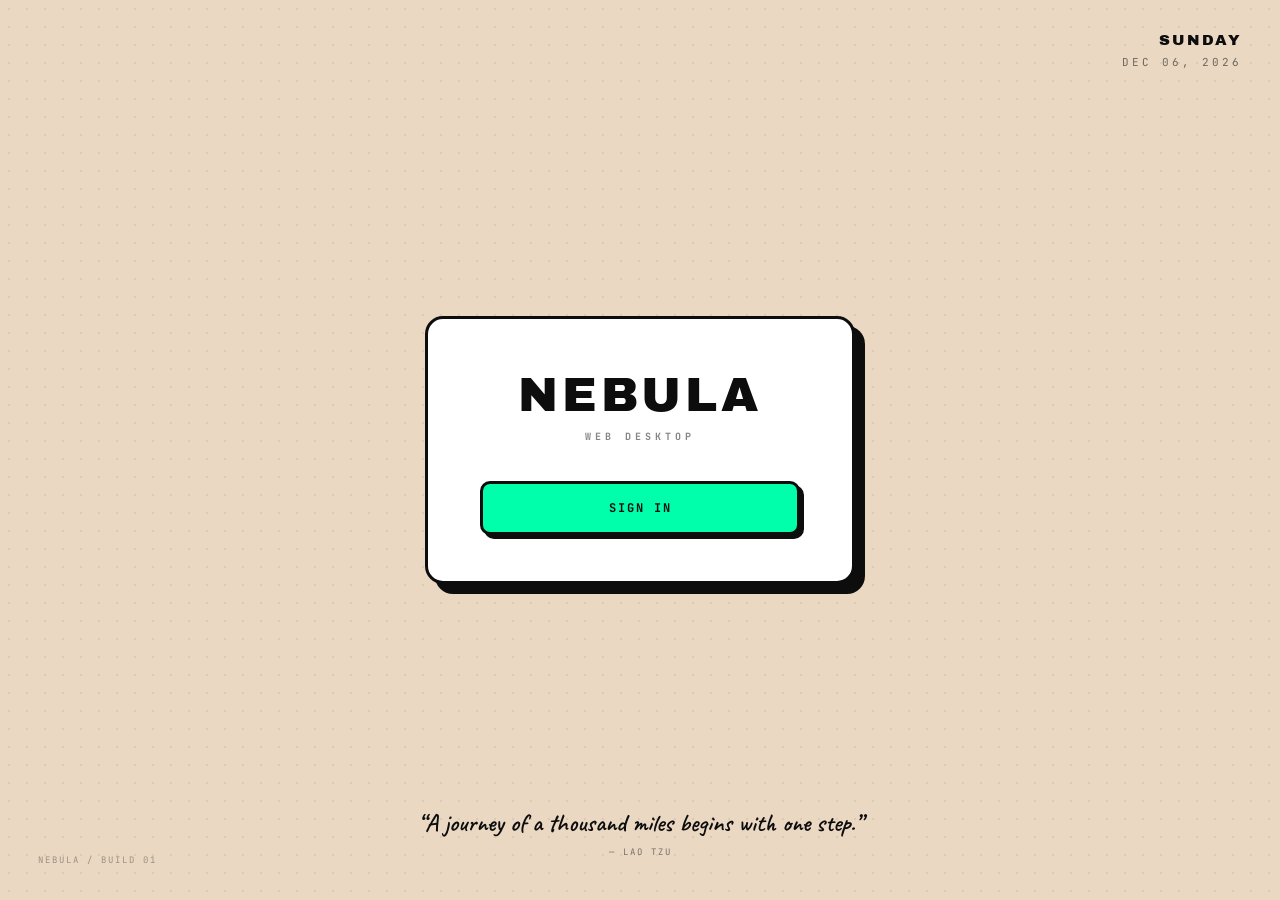
==== commit 38adfc86: "Release final version of Nebula OS" ====
--- a/index.html
+++ b/index.html
@@ -6,22 +6,30 @@
     <title>NEBULA OS</title>
     <link rel="stylesheet" href="style.css"/>
     <link 
-      href="https://fonts.googleapis.com/css2?family=Archivo+Black&family=Inter:wght@300;400;500;600;700&family=JetBrains+Mono:wght@400;700&family=Syne:wght@400;700;800&display=swap"
-    rel="stylesheet"/>
+      href="https://fonts.googleapis.com/css2?family=Archivo+Black&family=Caveat:wght@500;600;700&family=Inter:wght@300;400;500;600;700&family=JetBrains+Mono:wght@400;700&family=Syne:wght@400;700;800&display=swap" rel="stylesheet"/>
   </head>
   <body>
-    <!-- boot -->
-    <div id="boot-screen">  
-      <div class="boot-content">
-        <div class="boot-logo">
-          <span>N</span><span>E</span><span>B</span><span>U</span><span>L</span
-          ><span>A</span>
-        </div>
-        <div class="boot-bar">
-          <div class="boot-fill"></div>
-        </div>
-        <DIV class="boot-status">INITIALIZING...</DIV>
-      </div>
+
+<!-- login -->
+    <div id="login-screen">
+      <div class="login-date">
+        <div id="login-day">SATURDAY</div>
+        <div id="login-date-text">05 SEP 2026</div>
+      </div>
+
+      <div class="login-card">
+        <div class="login-logo">NEBULA</div> 
+        <div class="login-subtitle">WEB DESKTOP</div>
+
+        <button id="sign-in-btn" class="login-btn">SIGN IN</button>
+      </div>
+
+      <div class="login-quote">
+        <div class="quote-text">“A journey of a thousand miles begins with one step.”</div>
+        <div class="quote-author">— LAO TZU</div>
+      </div>
+
+      <div class="login-footer">NEBULA / BUILD 01</div>
     </div>
 <!-- desktop -->
     <div id="desktop" style="display:none">
@@ -36,7 +44,7 @@
         </div>
         <div class="topbar-right">
           <span id="date">SUN, JUN21</span>
-          <span id="clock" class="mono-font">00:00</span>
+          <span id="clock" >00:00</span>
         </div>
       </div>
 
@@ -88,7 +96,7 @@
             </svg>
           </div>
           <div class="desk-icon-label">PAINT</div>
-        </DIV>
+        </div>
         <div class="desk-icon" data-app="game">
           <div class="desk-icon-box" style="background:#38e54d">
             <div style="font-size:28px">🎮</div>
@@ -111,16 +119,16 @@
         <div class="widget widget-telemetry">
           <div class="widget-header">TELEMETRY</div>
           <div class="telemetry-row">
-            <span class="t-label">TIME</span><span class="t-value" id="tel-time">--:--</span>            
+            <span class="t-label">TIME</span><span id="tel-time">--:--</span>            
           </div>
           <div class="telemetry-row">
-            <span class="t-label>UPTIME</span><span class="t-value" id="tel-uptime">0s</span>
+            <span class="t-label">UPTIME</span><span id="tel-uptime">0s</span>
           </div>
           <div class="telemetry-row">
-            <span class="t-label">INTEGRITY</span><span class="t-value" id="tel-integrity" style="color:var(--green)">100%</span>
+            <span class="t-label">INTEGRITY</span><span id="tel-integrity" style="color:var(--green)">100%</span>
           </div>
           <div class="telemetry-row">
-            <span class="t-label">STATUS</span><span class="t-value">NOMINAL</span>
+            <span class="t-label">STATUS</span><span>NOMINAL</span>
           </div>
         </div>
         <div class="widget widget-notes-sticky">
@@ -129,7 +137,7 @@
           <div class="sticky-notes-footer">
             <span class="sticky-notes-count" id="sticky-char-count">0 chars</span>
             <button class="sticky-notes-clear" id="sticky-notes-clear">CLEAR</button>
-          </div>              -
+          </div>
         </div>
       </div>
 
@@ -194,7 +202,7 @@
         </div>
       </div>
 
-      <!-- WORMHOLE OVERLAY -->
+      <!-- wormhole overlay -->
       <div id="wormhole-overlay">
         <div class="wormhole-stage">
           <div class="wormhole-core"></div>
@@ -206,7 +214,7 @@
         <div class="wormhole-text">SINGULARITY</div>
         <div class="wormhole-sub">EVERYTHING RETURN TO NOTHING</div>
       </div>
-      <!-- TERMINAL -->
+      <!--terminal-->
       <div class="window" id="window-terminal" data-default-w="520" data-default-h="380" style="top: 60px; left: 40px; display: none">
         <div class="window-header" style="background: #00ffab">
           <div class="window-title"><span class="win-icon">⌘</span><span>TERMINAL</span></div>
@@ -220,13 +228,13 @@
           <div class="terminal-output" id="term-output"></div>
           <div class="terminal-input">
             <span class="term-prompt">❯</span>
-            <input type="text" id="term-input" class="mono-font" autocomplete="off" spellcheck="false" />
-          </div>
-        </div>
-      </div>
-
-      <!-- MUSIC -->
-       <div class="window" id="window-music" data-dwfault-w="340" data-default-h="540" style="top:80px; left:400px; display:none">
+            <input type="text" id="term-input"  autocomplete="off" spellcheck="false" />
+          </div>
+        </div>
+      </div>
+
+      <!-- music -->
+       <div class="window" id="window-music" data-default-w="340" data-default-h="540" style="top:80px; left:400px; display:none">
         <div class="window-header" style="background:#ff004d">
           <div class="window-title"><span class="win-icon"></span><span>MUSIC</span></div>
           <div class="window-controls">
@@ -236,7 +244,7 @@
           </div>
         </div>
         <div class="window-body music-body">
-          <input type="file" id="music-file-input" accept="audio/*" mulyiple style="display:none" />
+          <input type="file" id="music-file-input" accept="audio/*" multiple style="display:none" />
           <div class="music-player-top">
             <div class="vinyl-player" id="vinyl-drop-zone">
               <div class="vinyl-record" id="vinyl-record">
@@ -252,8 +260,8 @@
               <div class="viz-bar"></div><div class="viz-bar"></div>
             </div>
             <div class="track-info">
-              <div class="track-name" id="track-name">ACOUSTIC VACUUM DETECTED</div>
-              <div class="track-artist" id="track-artist">AWAITING WAVEFORM INPUT</div>
+              <div class="track-name" id="track-name">NO TRACK SELECTED</div>
+              <div class="track-artist" id="track-artist">ADD MUSIC TO BEGIN</div>
             </div>
             <div class="progress-track"><div class="progress-fill" id="progress-fill"></div></div>
             <div class="music-controls">
@@ -280,7 +288,7 @@
        </div>
 
 
-     <!-- CALCULATOR -->
+     <!-- calculator -->
       <div class="window" id="window-calc" data-default-w="320" data-default-h="480" style="top: 120px; left: 200px; display: none">
         <div class="window-header" style="background: #ffde4d">
           <div class="window-title"><span class="win-icon">⊕</span><span>CALCULATOR</span></div>
@@ -319,10 +327,10 @@
         </div>
       </div>
 
-      <!-- NOTES -->
+      <!-- notes -->
       <div class="window" id="window-notes" data-default-w="360" data-default-h="420" style="top:100px; left:600px; display:none">
         <div class="window-header" style="background:#4d96ff">
-          <div class="window-title"><Span class="win-icon">✎</span><span>NOTES</span></div>
+          <div class="window-title"><span class="win-icon">✎</span><span>NOTES</span></div>
           <div class="window-controls">
             <button class="win-btn btn-min">−</button>
             <button class="win-btn btn-max">□</button>
@@ -349,7 +357,7 @@
         </div>
       </div>
 
-      <!-- PAINT -->
+      <!-- paint -->
       <div class="window" id="window-paint" data-default-w="600" data-default-h="480" style="top:60px; left:300px; display:none">
         <div class="window-header" style="background:#ff6b6b">
           <div class="window-title"><span class="win-icon">🎨</span><span>PAINT</span></div>
@@ -388,7 +396,7 @@
         </div>
       </div>
 
-      <!-- SNAKE -->
+      <!-- snake -->
       <div class="window" id="window-game" data-default-w="360" data-default-h="480" style="top:40px; left:250px; display:none">
         <div class="window-header" style="background:#38e54d">
           <div class="window-title"><span class="win-icon">🎮</span><span>Snake Game</span></div>
@@ -400,8 +408,8 @@
         </div>
         <div class="window-body game-body">
           <div class="game-header">
-            <div class="game-score">SCORE: <span id="game-score">0</span></div>
-            <div class="game-high">BEST:<span id="game-high">0</span></div>
+            <div>SCORE: <span id="game-score">0</span></div>
+            <div>BEST:<span id="game-high">0</span></div>
           </div>
           <div class="game-canvas-wrap">
             <canvas id="game-canvas" width="300" height="300"></canvas>
@@ -409,12 +417,12 @@
           <div class="game-controls">
             <button class="game-btn" id="game-start">START</button>
             <button class="game-btn game-stop" id="game-stop" style="display:none">STOP</button>
-            <div class="game-hint">MANUAL OVERRRIDE: ARROW KEYS</div> 
-          </div>
-        </div>
-      </div>
-
-      <!-- FOCUS TIMER -->
+            <div class="game-hint">MANUAL OVERRIDE: ARROW KEYS</div> 
+          </div>
+        </div>
+      </div>
+
+      <!-- focus timer -->
        <div class="window" id="window-pomodoro" data-default-w="340" data-default-h="460" style="top:80px; left:500px; display:none">
         <div class="window-header pomo-header-dark">
           <div class="window-title">
@@ -479,10 +487,11 @@
             </div>
           </div>
         </div>
-      </diV> 
+      </div>
     </div>
 
 
     <script src="script.js"></script>
   </body>
-</html>+</html>
+
--- a/style.css
+++ b/style.css
@@ -1,4 +1,5 @@
 * {margin:0; padding:0; box-sizing:border-box;}
+
 :root {
   --bg: #f0ece7;
   --black: #0d0d0d;
@@ -27,78 +28,183 @@
     -webkit-font-smoothing:antialiased;
 }
 
-/* boot */
-#boot-screen{
-    position:fixed; inset:0;
-    background:#0d0d0d;
-    display:flex; 
-    align-items:center; 
-    justify-content:center;
-    z-index:100000;
-}
-.boot-content{text-align:center;}
-.boot-logo{
-    font-family:var(--font-display);
-    font-size:80px; color:var(--accent);
-    display:flex; gap:18px; justify-content:center;
-}
-.boot-logo span{
-    display:inline-block; opacity:0; 
-    transform:translateY(60px);
-    animation:bootLetter .6s cubic-bezier(0.34,1.56,0.64,1) forwards;
-}
-.boot-logo span:nth-child(1) { animation-delay: .1s }
-.boot-logo span:nth-child(2) { animation-delay: .2s }
-.boot-logo span:nth-child(3) { animation-delay: .3s }
-.boot-logo span:nth-child(4) { animation-delay: .4s }
-.boot-logo span:nth-child(5) { animation-delay: .5s }
-.boot-logo span:nth-child(6) { animation-delay: .6s }
-
-@keyframes bootLetter { 
-    to { 
-        opacity: 1; transform: translateY(0) 
-    } 
-}
-
-.boot-bar{
-    width:280px; height:12px;
-    background:rgba(255,255,255,.1);
-    margin:40px auto 0;
-    border:2px solid var(--accent);
-    padding:2px; border-radius:2px;
-}
-.boot-fill {
-  height: 100%;
-  width: 0;
-  background: var(--accent);
-  transition: width 3.5s cubic-bezier(0.22, 1, 0.36, 1);
-}
-.boot-status{
-    font-family:var(--font-mono);
-    font-size:12px;
-    color:var(--accent);
-    margin-top:20px;
-    letter-spacing:4px;
+/* login */
+#login-screen{
+  position:fixed; inset:0;
+  z-index:100000;
+  display:flex;
+  align-items:center; justify-content:center;
+  overflow:hidden;
+  background-color:#ead8c3;
+  background-image:
+    radial-gradient(rgba(13,13,13,.07) 1px, transparent 1px);
+  background-size:18px 18px;
+  animation:loginBackground 16s linear infinite;
+}
+
+.login-date{
+  position:absolute;
+  top:32px; right:38px;
+  text-align:right;
+  font-family:var(--font-mono);
+  color:var(--black); line-height:1.1; animation:loginDateIn .6s ease-out .15s both;
+}
+
+.login-date #login-day{
+  font-family:var(--font-display);
+  font-size:15px;
+  letter-spacing:2px;
+}
+
+.login-date #login-date-text{
+  margin-top:7px;
+  font-size:11px;
+  letter-spacing:3px;
+  opacity:.55;
+}
+
+.login-card{
+  position:relative; z-index:2;
+  width:430px; padding:52px 52px 46px;
+  background:#fff; border:var(--border);
+  border-radius:18px;
+  box-shadow:10px 10px 0 var(--black);
+  text-align:center;
+  animation:loginCardIn .6s cubic-bezier(.34,1.56,.64,1) both;
+}
+
+.login-logo{
+  font-family:var(--font-display);
+  font-size:48px;
+  letter-spacing:4px;
+  line-height:1;
+}
+
+.login-subtitle{
+  margin-top:11px;
+  font-family:var(--font-mono);
+  font-size:10px; font-weight:700;
+  letter-spacing:4px;
+  opacity:.5;
+}
+
+.login-btn{
+  margin-top:38px;
+  width:100%;
+  padding:16px 18px;
+  border:var(--border); border-radius:10px;
+  background:var(--mint);
+  color:var(--black); box-shadow:4px 4px 0 var(--black);
+  font-family:var(--font-mono);
+  font-size:12px; font-weight:700;
+  letter-spacing:2px; cursor:pointer;
+  transition:transform .15s, box-shadow .15s;
+}
+
+.login-btn:hover{
+  transform:translate(-2px,-2px);
+  box-shadow:6px 6px 0 var(--black);
+}
+
+.login-btn:active{
+  transform:translate(2px,2px);
+  box-shadow:2px 2px 0 var(--black);
+}
+
+.login-quote{
+  position:absolute;
+  left:50%; bottom:42px; width:min(700px,80vw); transform:translateX(-50%);
+  text-align:center;
+  animation:loginQuoteIn .7s ease-out .25s both;
+}
+
+.quote-text{
+  font-family:'Caveat', cursive;
+  font-size:25px;
+  font-weight:600;  line-height:1.25; color:var(--black);
+}
+
+.quote-author{
+  margin-top:7px; font-family:var(--font-mono);
+  font-size:9px;
+  letter-spacing:2px;
+  opacity:.5;
+}
+
+.login-footer{
+  position:absolute;
+  left:38px;
+  bottom:34px; font-family:var(--font-mono);
+  font-size:9px;
+  letter-spacing:2px;
+  opacity:.35;
+}
+
+@keyframes loginBackground{
+  from{
+    background-position:0 0;
+  }
+  to{
+    background-position:36px 36px;
+  }
+}
+
+@keyframes loginCardIn{
+  from{
     opacity:0;
-    animation:fadeIn .4s ease 1s forwards;
-}
-@keyframes fadeIn {to{opacity:1}}
-
-#desktop{position:relative; width:100vw; 
-    height:100vh; overflow:hidden;
-}
-#desktop-bg{position:fixed; inset:0; 
-    z-index:0; background:#ead8c3;
+    transform:translateY(22px) scale(.96);
+  }
+  to{
+    opacity:1;
+    transform:translateY(0) scale(1);
+  }
+}
+
+@keyframes loginDateIn{
+  from{
+    opacity:0;
+    transform:translateY(-10px);
+  }
+  to{
+    opacity:1;
+    transform:translateY(0);
+  }
+}
+
+@keyframes loginQuoteIn{
+  from{
+    opacity:0;
+    transform:translateX(-50%) translateY(12px);
+  }
+  to{
+    opacity:1;
+    transform:translateX(-50%) translateY(0);
+  }
+}
+
+#desktop-bg{
+  position:fixed;
+  inset:0;
+  z-index:0;
+  background:#ead8c3 url('wallpaper.jpg') center center / cover no-repeat;
 }
 
 /* topbar */
 #topbar{
-    position:absolute; top:0; left:0; right:0; height:40px;
-    background:#fff;border-bottom:var(--border);
-    display:flex; align-items:center; justify-content:space-between;
-    padding:0 20px; z-index:100; transition:filter .3s;
-}
-
+  position:absolute;
+  top:0;
+  left:0;
+  right:0; height:48px;
+  background:rgba(255,255,255,.24);
+  backdrop-filter:blur(18px) saturate(135%);
+  -webkit-backdrop-filter:blur(18px) saturate(135%); border-bottom:1px solid rgba(255,255,255,.55);
+  box-shadow: 0 4px 18px rgba(0,0,0,.08), inset 0 1px 0 rgba(255,255,255,.45);
+  display:flex;
+  align-items:center; justify-content:space-between;
+  padding:0 20px;
+  z-index:100;
+  transition:background .3s, backdrop-filter .3s;
+}
 .topbar-left{
     display:flex; align-items:center; gap:10px;
 }
@@ -107,20 +213,24 @@
     font-size:18px; 
     color:var(--red);
 }
+
 .logo-text {
   font-family: var(--font-display);
   font-size: 16px;
   letter-spacing: 2px;
 }
+
 .topbar-right{
     display:flex; gap:20px; 
     align-items:center;
 }
 
 #date{
-    font-family:var(--font-mono); 
-    font-size:12px; font-weight:700; 
-    letter-spacing:1px; opacity: .6;}
+    font-family:var(--font-mono);
+    font-size:12px;font-weight:700;
+    letter-spacing:1px;
+    opacity:.7;
+}
 
 #clock{
     font-family:var(--font-mono); 
@@ -128,6 +238,7 @@
     background:var(--black); color:var(--accent); 
     padding:4px 12px; border-radius:4px; 
     min-width:70px; text-align:center; letter-spacing:1px;
+
 }
 
 .clock-glitch{animation:clockGlitch .08s ease infinite; 
@@ -136,7 +247,7 @@
 @keyframes clockGlitch{
     0%,100%{transform:translate(0,0) skewX(0)}
     20%{transform:translate(-2px,-1px) skewX(-2deg)}
-    40%{tranform:translate(2px,-1px)skewX(2deg)}
+    40%{transform:translate(2px,-1px)skewX(2deg)}
     60%{transform:translate(-1px,-1px)skewX(1deg)}
     80%{transform:translate(1px,2px) skewX(-1deg)}
 }
@@ -153,17 +264,14 @@
     width:80px; user-select:none; 
     transition:transform .2s cubic-bezier(0.34,1.56,0.64,1);
 }
-
 .desk-icon:hover{transform: translateY(-4px) scale(1.05);}
 .desk-icon-box{
     width:56px; 
     height:56px; border-radius:12px; 
     border:var(--border); 
-    box-shadow:var(--shadow-sm); display:flex;
-    align-items:center; 
+    box-shadow:var(--shadow-sm); display:flex; align-items:center; 
     justify-content:center; transition:all .2s;
 }
-
 .desk-icon:hover .desk-icon-box { box-shadow: 6px 6px 0 var(--black); transform: rotate(-3deg); }
 .desk-icon-label {
   font-family: var(--font-display); font-size: 10px; letter-spacing: 2px;
@@ -178,27 +286,27 @@
     flex-direction:column; 
     gap:16px; z-index:1;
 }
+
 .systems-label{
-    font-family:var(--font-mono);
-    font-size:10px;
+    font-family:var(--font-mono); font-size:10px;
     font-weight:700;
-    letter-spacing:2px;
-    color:#fff;
+    letter-spacing:2px; color:#fff;
     margin-bottom:-6px;
     padding-left:4px;
     text-shadow:1px 1px 0 rgba(0,0,0,0.8), -1px -1px 0 rgba(0,0,0,0.8), 0 2px 6px rgba(0,0,0,0.5);
 }
+
 .widget{
     background:#fff; border:var(--border); 
     box-shadow:var(--shadow); 
     border-radius:10px;
-    padding:16px; 
-    min-width:180px; 
+    padding:16px; min-width:180px; 
     user-select:none; transition:transform 0.2s;
 }
 .widget:hover{transform: translate(-3px,-3px);
     box-shadow:7px 7px 0 var(--black); 
 }
+
 .widget-header{
     font-family:var(--font-mono); 
     font-weight:700; 
@@ -213,9 +321,11 @@
     font-family:var(--font-mono); 
     font-size:10px; font-weight:700;}
 .t-label{opacity: 0.6;}
+
 .widget-notes-sticky{min-width:220px; 
     display:flex; 
     flex-direction:column;}
+
 .sticky-notes-textarea{
     width:100%; min-height:110px; 
     resize: none; border:none; 
@@ -228,38 +338,46 @@
 .sticky-notes-footer { display: flex; 
     justify-content: space-between; 
     align-items: center; margin-top: 8px; }
+
 .sticky-notes-count { font-family: var(--font-mono); 
     font-size: 9px; opacity: .45; }
+
 .sticky-notes-clear {
     font-family: var(--font-mono); 
     font-size: 9px; 
     font-weight: 700;
     background: #fff; 
-    border: 2px solid var(--black); 
-    padding: 3px 8px;
+    border: 2px solid var(--black); padding: 3px 8px;
     cursor: pointer; box-shadow: 2px 2px 0 var(--black); 
     letter-spacing: 1px;
 }
+
 .sticky-notes-clear:hover { transform: translate(-1px,-1px); 
     box-shadow: 3px 3px 0 var(--black); }
 
 /* dock */
 #dock{
-    position:absolute;
-    bottom:20px;
-    left:50%;
-    transform:translateX(-50%);
-    display:flex;
-    align-items:flex-end; gap:14px;
-    background:#fff;
-    border:var(--border); 
-    box-shadow:var(--shadow);
-    border-radius:18px; padding:14px 20px; z-index:300;
-}
+  position:absolute;
+  bottom:20px;
+  left:50%; transform:translateX(-50%);
+  display:flex; align-items:flex-end;
+  gap:14px;
+  background:rgba(255,255,255,.22); backdrop-filter:blur(18px) saturate(135%);
+  -webkit-backdrop-filter:blur(18px) saturate(135%);
+  border:1px solid rgba(255,255,255,.6);
+  box-shadow:
+    0 8px 24px rgba(0,0,0,.12),
+    inset 0 1px 0 rgba(255,255,255,.5);
+  border-radius:18px;
+  padding:14px 20px;
+  z-index:300;
+}
+
 .dock-item{cursor:pointer; 
     user-select:none; 
     transition:all 0.3s cubic-bezier(0.34,1.56,0.64,1);}
 .dock-item:hover{transform:translateY(-16px)scale(1.2);}
+
 .dock-box{
     width:48px; 
     height:48px; 
@@ -270,16 +388,20 @@
     justify-content:center; font-size:20px; 
     transition:box-shadow 0.15s;
 }
+
 .dock-item:hover .dock-box{box-shadow:5px 5px 0 var(--black);}
+
 .dock-divider{width:3px; 
     height:40px; 
     background:var(--black); 
     border-radius:2px; 
     margin:0 4px; align-self:center;}
+
 .wormhole-box{background:#0d0d0d !important; color:var(--mint); animation:wormholePulse 2s ease-in-out infinite;}
 @keyframes wormholePulse{
     0%, 100%{box-shadow: 3px 3px 0 var(--black), 0 0 0 0 rgba(0,255,171,0.4);}
     50%{box-shadow:3px 3px 0 var(--black), 0 0 0 10px rgba(0,255,171,0);}
+
 }
 
 /* content-menu */
@@ -292,19 +414,21 @@
     animation:menuPop .2s cubic-bezier(0.34,1.56,0.64,1);
 }
 @keyframes menuPop{from {opacity:0; transform:scale(.85) translateY(8px);} to {opacity:1; transform:none;}}
+
 .ctx-item{
     padding:11px 16px; 
     font-family:var(--font-mono); 
     font-size:12px; 
-    font-weight:700; 
-    letter-spacing:1px; 
+    font-weight:700; letter-spacing:1px; 
     cursor:pointer; 
     border-radius:8px; transition:background .12s;
 }
+
 .ctx-item:hover{
     background:var(--black);
     color:var(--yellow);
 }
+
 .ctx-divider{
     height:2px;
     background:rgba(0,0,0,0.08); 
@@ -319,45 +443,36 @@
     box-shadow: var(--shadow);
     border-radius: 16px;
     overflow: hidden;
-
     z-index: 500;
     display: none;
     flex-direction: column;
-
-    transition:
-        width .2s,
-        height .2s,
-        transform .15s,
-        opacity .15s;
-}
-
+    transition: width .2s, height .2s, transform .15s, opacity .15s;
+}
 .window.active {
     z-index: 600;
     box-shadow: 8px 8px 0 var(--black);
 }
 
-
-/*MAXIMIZED WINDOW */
-
 .window.maximized {
     top: 0 !important;
     left: 0 !important;
-
     width: 100% !important;
     height: 100% !important;
-
     border-radius: 0 !important;
-
     animation: none !important;
     transform: none !important;
 }
-
-
-/* Make the app content fill the maximized window */
-
 .window.maximized .window-body {
     flex: 1;
     overflow: auto;
+}
+@keyframes fadeIn {
+  from {
+    opacity: 0;
+  }
+  to {
+    opacity: 1;
+  }
 }
 
 @keyframes windowOpen {
@@ -365,13 +480,11 @@
     opacity: 0;
     transform: scale(.75) translateY(30px);
   }
-
   to {
     opacity: 1;
     transform: none;
   }
 }
-
 
 @keyframes winClose {
     to {
@@ -379,7 +492,6 @@
         opacity: 0;
     }
 }
-
 @keyframes winMin {
     to {
         transform: scale(.2) translateY(500px);
@@ -391,50 +503,31 @@
   animation: windowOpen .35s cubic-bezier(0.34, 1.56, 0.64, 1) forwards;
 }
 
-
 .window.window-closing {
     animation: winClose .15s ease forwards;
 }
-
 .window.window-minimizing {
     animation: winMin .25s ease forwards;
 }
 
-
-/* WINDOW HEADER */
-
 .window-header {
     display: flex;
-    justify-content: space-between;
-    align-items: center;
-
-    padding: 12px 16px;
-
-    cursor: move;
+    justify-content: space-between; align-items: center;
+    padding: 12px 16px; cursor: move;
     user-select: none;
-
-    border-bottom: 3px solid var(--black);
-
-    flex-shrink: 0;
-}
-
-/* WINDOW TITLE */
+    border-bottom: 3px solid var(--black); flex-shrink: 0;
+}
 
 .window-title {
     display: flex;
-    align-items: center;
-    gap: 10px;
-
-    font-family: var(--font-display);
-    font-size: 14px;
+    align-items: center;  gap: 10px;
+    font-family: var(--font-display); font-size: 14px;
     letter-spacing: 1px;
 }
 
 .win-icon {
     font-size: 18px;
 }
-
-/* WINDOW CONTROLS */
 
 .window-controls {
     display: flex;
@@ -444,26 +537,14 @@
 .win-btn {
     width: 24px;
     height: 24px;
-
     border-radius: 50%;
     border: 2px solid var(--black);
-
     background: #fff;
-
     box-shadow: 2px 2px 0 var(--black);
-
-    display: flex;
-    align-items: center;
-    justify-content: center;
-
+    display: flex; align-items: center; justify-content: center;
     font-size: 12px;
-    font-weight: 700;
-
-    cursor: pointer;
-
-    transition: all 0.12s;
-}
-
+    font-weight: 700; cursor: pointer; transition: all 0.12s;
+}
 .win-btn:hover {
     transform: translate(-1px, -1px);
     box-shadow: 3px 3px 0 var(--black);
@@ -482,23 +563,22 @@
     color: #fff;
 }
 
-/* WINDOW BODY */
-
 .window-body {
-    flex: 1;
-
-    overflow: auto;
-
+    flex: 1; overflow: auto;
     display: flex;
     flex-direction: column;
 }
+
 /* terminal */
 .terminal-body { background: var(--black); display: flex; flex-direction: column; flex: 1; }
 .terminal-output {
-  flex: 1; padding: 20px; overflow-y: auto;
+  flex: 1; padding: 20px; 
+  overflow-y: auto;
   font-family: var(--font-mono); font-size: 13px; line-height: 1.8; color: var(--mint);
 }
+
 .term-line{margin-bottom:4px; opacity:0; animation:termLine .25s ease forwards;}
+
 @keyframes termLine{to{opacity:1}}
 
 .term-welcome{color:rgba(255,255,255,0.38);}
@@ -508,28 +588,33 @@
 .term-ascii{white-space: pre; font-family:var(--font-mono); line-height:1.2; color:var(--green); margin-bottom:8px;}
 
 .term-alert{color:var(--red) !important; font-weight:bold;}
+
 .term-warning{color:var(--yellow)!important;}
+
 .help-table{
     display:grid; grid-template-columns:auto 1fr; gap:8px 20px;
     margin:12px 0 ;padding:12px;
     background:rgba(255,255,255,0.04); border:1px solid rgba(255,255,255,0.08); border-radius:6px; 
 }
+
 .help-cmd{color:var(--yellow); font-weight:700;}
+
 .help-desc{color:rgba(255,255,255,0.65);}
+
 .terminal-input {
   display: flex; align-items: center; gap: 10px;
   padding: 14px 20px; border-top: 1px solid rgba(255,255,255,.1);
   background: rgba(0,0,0,.4); flex-shrink: 0;
 }
+
 .term-prompt{color:var(--green);font-weight:700; font-size:16px;}
+
 #term-input{
     background:none; border:none; outline:none; color:var(--mint); font-family:var(--font-mono); font-size:13px; flex:1; caret-color:var(--green);
 }
-.red-alert-flash{animation:redAlert 1s infinite; }
-@keyframes redAlert{ 0%, 100%{ background: #000;}
-50%{background:#1a0000;}}
 
 /* music */
+
 .music-body{display:flex; 
     flex-direction:column; 
     padding:20px; flex:1; overflow:hidden;}
@@ -554,15 +639,20 @@
     display:flex; align-items:center; 
     justify-content: center; transition:all .3s;
 }
+
 .vinyl-record.playing{animation:vinylSpin 2.5s linear infinite;}
+
 .vinyl-record.drag-over{box-shadow:0 0 0 4px var(--yellow), 4px 4px 0 var(--black); transform:translate(-50%,-50%) scale(1.05);}
+
 @keyframes vinylSpin{
     from{transform: translate(-50%,-50%) rotate(0deg);}
     to{transform: translate(-50%,-50%) rotate(360deg);}
 }
+
 .vinyl-grooves{position:absolute; inset:10px; border-radius: 50%;
     background:repeating-radial-gradient(circle at center, transparent 0, transparent 3px, rgba(255,255,255,0.05) 4px, transparent 5px);
 }
+
 .vinyl-label{width:48px; 
     height:48px; 
     border-radius:50%; 
@@ -572,9 +662,10 @@
     justify-content:center; 
     position:relative; z-index: 2;}
 .vinyl-hole{width:12px; 
-    height:12px; 
+    height:12px;
     border-radius:50%; 
     background:var(--black);}
+
 .vinyl-arm{
     position:absolute; top:-8px; right:25px;
     width:4px; height:70px;
@@ -594,15 +685,18 @@
     opacity: 0; 
     transition: opacity .3s; 
     pointer-events: none; z-index: 10; }
+
 .vinyl-record.drag-over .vinyl-drop-hint { opacity: 1; }
+
 .visualizer { display: flex; 
-    gap: 5px; 
+    gap: 5px;
     height: 50px; 
     align-items: flex-end; 
     justify-content: center; 
     width: 100%; }
+
 .viz-bar { width: 8px; 
-    height: 6px; 
+    height: 6px;
     background: var(--red); 
     border: 2px solid var(--black); 
     border-radius: 4px; 
@@ -616,6 +710,7 @@
 .viz-bar:nth-child(7) { animation-delay: .48s }
 .viz-bar:nth-child(8) { animation-delay: .56s }
 @keyframes vizBounce { from { height: 6px } to { height: 42px } }
+
 .track-info { text-align: center; }
 .track-name { font-family: var(--font-display); 
     font-size: 17px; 
@@ -624,36 +719,41 @@
     font-size: 11px; 
     letter-spacing: 2px; 
     opacity: .55; margin-top: 4px; }
+
 .progress-track { width: 100%; 
     height: 10px; 
     background: var(--bg); 
     border: 2px solid var(--black); 
     border-radius: 5px; 
     overflow: hidden; cursor: pointer; }
+
 .progress-fill { height: 100%; 
     width: 0; background: var(--red); 
     transition: width .1s linear; }
+
 .music-controls { display: flex; gap: 12px; align-items: center; }
+
 .m-btn {
     width: 48px; height: 48px; 
     border-radius: 50%;
-    border: 3px solid var(--black); 
-    background: #fff; 
+    border: 3px solid var(--black); background: #fff; 
     box-shadow: 3px 3px 0 var(--black);
     cursor: pointer; 
-    font-size: 16px; 
-    display: flex; 
+    font-size: 16px; display: flex; 
     align-items: center; 
     justify-content: center; 
     transition: all .15s;
 }
+
 .m-btn:hover { transform: translateY(-2px); 
     box-shadow: 5px 5px 0 var(--black); }
 .m-play { width: 64px; 
     height: 64px; 
     font-size: 22px; 
     background: var(--red); color: #fff; }
+
 .m-upload { background: var(--yellow); }
+
 .music-volume { display: flex; 
     align-items: center; 
     gap: 10px; 
@@ -662,17 +762,15 @@
     font-weight: 700; }
 .music-volume input { width: 100px; }
 .music-playlist { margin-top: 16px; 
-    flex: 1; 
-    min-height: 0; 
-    display: flex; 
+    flex: 1;
+    min-height: 0; display: flex; 
     flex-direction: column; 
     border-top: 2px dashed var(--black); 
     padding-top: 10px; }
 .playlist-header { display: flex; 
     justify-content: space-between; 
     align-items: center; 
-    font-family: var(--font-display); 
-    font-size: 13px; 
+    font-family: var(--font-display); font-size: 13px; 
     margin-bottom: 8px; }
 .playlist-clear-btn { background: none; 
     border: none; 
@@ -680,13 +778,17 @@
     font-family: var(--font-mono); 
     font-size: 10px; 
     cursor: pointer; }
+
 .playlist-clear-btn:hover { text-decoration: underline; }
+
 .playlist-tracks { list-style: none; 
     overflow-y: auto; flex: 1; }
+
 .playlist-empty { font-family: var(--font-mono); 
     font-size: 11px; 
     text-align: center; 
     opacity: .5; padding: 20px 0; }
+
 .playlist-track { display: flex; 
     justify-content: space-between; 
     align-items: center; padding: 8px; 
@@ -694,26 +796,29 @@
     font-size: 12px; 
     border-bottom: 1px solid rgba(0,0,0,.08); 
     cursor: pointer; }
+
 .playlist-track:hover { background: rgba(0,0,0,.04); }
+
 .playlist-track.active { background: var(--yellow); 
     font-weight: bold; }
 .track-info-left { display: flex; 
     gap: 8px; 
     align-items: center; 
-    overflow: hidden; 
-    white-space: nowrap; 
+    overflow: hidden; white-space: nowrap; 
     text-overflow: ellipsis; }
+
 .track-number { opacity: .45; 
     font-size: 10px; }
+
 .track-duration { opacity: .6; 
     font-size: 10px; }
+
 .track-remove { background: none; 
     border: none; 
     color: var(--red); 
-    cursor: pointer; 
-    opacity: 0; 
-    font-size: 12px; 
+    cursor: pointer; opacity: 0; font-size: 12px; 
     padding: 0 4px; }
+
 .playlist-track:hover .track-remove { opacity: 1; }
 
 /* calculator */
@@ -725,14 +830,17 @@
     background:var(--black); border:3px solid var(--black); box-shadow:4px 4px 0 var(--black);
     border-radius:10px; padding:16px 20px; text-align:right;
 }
+
 .calc-history{
     font-family:var(--font-mono); 
     font-size:12px; color:rgba(255,255,255,0.35);
     min-height:18px; 
 }
+
 .calc-current{font-family:var(--font-display);
     font-size:40px; color:#fff; letter-spacing:1px; margin-top:4px;
 }
+
 .calc-keypad{display:grid; grid-template-columns:repeat(4,1fr); 
 gap:10px; flex:1;}
 .c-btn {
@@ -742,9 +850,12 @@
     box-shadow: 3px 3px 0 var(--black); transition: all .1s;
 }
 .c-btn:hover{transform:translateY(-2px); box-shadow:5px 5px 0 var(--black);}
+
 .c-btn:active{transform:translateY(2px); box-shadow:1px 1px 0 var(--black);}
-.c-num{background:#fff};
+.c-num{background:#fff;}
+
 .c-op{background:var(--yellow);}
+
 .c-eq{background:var(--green);}
 .c-wide{grid-column: span 2;}
 
@@ -760,8 +871,11 @@
     box-shadow:2px 2px 0 var(--black); cursor:pointer;
     display:flex; align-items:center; justify-content:center; font-size:14px; transition: all .15s;
 }
+
 .note-tool:hover{transform:translateY(-2px); box-shadow:4px 4px 0 var(--black);}
+
 .note-tool:active{box-shadow:none;}
+
 .notes-editor{flex:1; padding:20px; font-size:15px; line-height:1.8; outline:none; overflow-y:auto;}
 .notes-editor p {margin-bottom:10px;}
 
@@ -773,11 +887,11 @@
     align-items:center;
     padding:8px 12px;
     border-bottom:3px solid var(--black);
-    background:var(--bg);
-    gap:12px; 
+    background:var(--bg); gap:12px; 
     overflow-x:auto; 
     min-height:56px;
 }
+
 .paint-colors{display:flex; gap:8px; 
     align-items:center;}
 .paint-color{width:28px; height:28px; 
@@ -785,10 +899,14 @@
     border:3px solid var(--black); 
     box-shadow: 2px 2px 0 var(--black); 
     cursor:pointer; transition:transform .12s;}
+
 .paint-color:hover{transform:scale(1.2);}
+
 .paint-color.active{box-shadow:0 0 0 3px #fff, 0 0 0 6px var(--black);}
+
 .paint-tools{display:flex; 
     align-items:center; gap:8px; }
+
 .paint-tools label{font-family:var(--font-mono); 
     font-size:10px; 
     font-weight:700; 
@@ -810,6 +928,7 @@
 }
 .paint-btn:hover{background:var(--red); 
     color:#fff;}
+
 .paint-btn.active{background:var(--black); 
     color:#fff; 
     box-shadow:none;}
@@ -820,15 +939,18 @@
     overflow: hidden; 
     min-height: 0; 
 }
+
 #paint-canvas { position: absolute; inset: 0; width: 100%; height: 100%; cursor: crosshair; touch-action: none; }
-
 
 /* snake */
 .game-body { display: flex; flex-direction: column; align-items: center; gap: 16px; padding: 20px; flex: 1; }
 .game-header { display: flex; gap: 24px; font-family: var(--font-mono); font-size: 14px; font-weight: 700; letter-spacing: 2px; }
+
 .game-canvas-wrap { border: 3px solid var(--black); box-shadow: 4px 4px 0 var(--black); border-radius: 10px; overflow: hidden; }
 #game-canvas { display: block; background: #191a1f; }
+
 .game-controls { display: flex; flex-direction: column; align-items: center; gap: 10px; }
+
 .game-btn {
     padding: 12px 40px; 
     border-radius: 12px; 
@@ -837,11 +959,11 @@
     box-shadow: 4px 4px 0 var(--black);
     font-family: var(--font-display); font-size: 16px; letter-spacing: 2px; cursor: pointer; transition: all .15s;
 }
+
 .game-btn:hover { transform: translateY(-2px); box-shadow: 6px 6px 0 var(--black); }
 .game-btn:active { transform: translateY(2px); box-shadow: none; }
 .game-stop { background: var(--red) !important; }
 .game-hint { font-family: var(--font-mono); font-size: 10px; letter-spacing: 2px; opacity: .5; }
-
 
 /* wormhole */
 #wormhole-overlay {
@@ -857,25 +979,32 @@
     box-shadow: 0 0 0 8px rgba(255,222,77,.3), 0 0 0 16px rgba(255,222,77,.12), 0 0 60px 20px rgba(255,222,77,.18), inset 0 0 40px #000;
     transition: transform .8s cubic-bezier(0.22, 1, 0.36, 1);
 }
+
 .wormhole-core.expanding { transform: scale(35) !important; }
+
 .wormhole-core::after {
     content: ''; position: absolute; inset: -10px; border-radius: 50%;
     border: 4px solid var(--yellow); box-shadow: 0 0 20px var(--yellow), 0 0 40px var(--yellow);
     animation: accretionSpin 3s linear infinite;
 }
+
 @keyframes accretionSpin { to { transform: rotate(360deg) } }
+
 .wormhole-ring { position: absolute; border-radius: 50%; border: 2px solid rgba(255,255,255,.12); }
 .r1 { inset: -20px; animation: ringExpand 2s ease-out 0s infinite; }
 .r2 { inset: -50px; animation: ringExpand 2s ease-out .4s infinite; }
 .r3 { inset: -80px; animation: ringExpand 2s ease-out .8s infinite; }
 .r4 { inset: -110px; animation: ringExpand 2s ease-out 1.2s infinite; }
 @keyframes ringExpand { 0% { transform: scale(.6); opacity: 1; border-width: 3px; } 100% { transform: scale(2.5); opacity: 0; border-width: 0; } }
+
 .wormhole-text {
     position: absolute; top: calc(50% + 140px); font-family: var(--font-display);
     font-size: 32px; color: var(--yellow); letter-spacing: 6px; z-index: 2;
     opacity: 0; animation: textGlow 1.5s ease-in-out infinite; transition: opacity 1.5s .5s;
 }
+
 .wormhole-text.active { opacity: 1; }
+
 .wormhole-sub {
     position: absolute; top: calc(50% + 185px); font-family: var(--font-mono);
     font-size: 12px; color: rgba(255,255,255,.35); letter-spacing: 4px; z-index: 2;
@@ -883,18 +1012,15 @@
 }
 .wormhole-sub.active { opacity: 1; }
 @keyframes textGlow { 0%, 100% { text-shadow: 0 0 20px rgba(255,222,77,.3); opacity: .65; } 50% { text-shadow: 0 0 40px rgba(255,222,77,.6); opacity: 1; } }
-@keyframes screenShake { 0%, 100% { transform: none; } 20% { transform: translate(-3px,2px); } 40% { transform: translate(3px,-2px); } 60% { transform: translate(-2px,3px); } 80% { transform: translate(2px,-3px); } }
-.screen-shake { animation: screenShake .15s ease-in-out infinite; }
+
 .collapse-flash { position: fixed; inset: 0; background: #fff; z-index: 99999; opacity: 0; pointer-events: none; }
 
 /* toasts */
 .toast-container{
     position:fixed;
     top:50px;
-    right:16px;
-    display:flex;
-    flex-direction:column;
-    gap:10px;
+    right:16px; display:flex;
+    flex-direction:column; gap:10px;
     z-index:99999;
     pointer-events:none;
 }
@@ -915,12 +1041,10 @@
 
 /* confirm dialog */
 #confirm-overlay{
-    position:fixed;
-    inset:0;
+    position:fixed;inset:0;
     background:rgba(0,0,0,0.4);
     z-index:9999999;
-    display:none;
-    align-items:center;
+    display:none; align-items:center;
     justify-content:center;
     backdrop-filter:blur(8px);
 }
@@ -932,18 +1056,27 @@
     animation: confirmPop .35s cubic-bezier(0.34, 1.56, 0.64, 1) forwards;
 }
 @keyframes confirmPop { from { transform: scale(.85) translateY(20px); opacity: 0; } to { transform: none; opacity: 1; } }
+
 .confirm-body { padding: 24px !important; }
+
 .confirm-content { text-align: center; }
+
 .confirm-message { font-size: 15px; font-weight: 700; line-height: 1.5; margin-bottom: 22px; }
+
 .confirm-actions { display: flex; gap: 12px; justify-content: center; }
+
 .confirm-btn {
     flex: 1; padding: 12px 20px; font-family: var(--font-display); font-size: 12px;
     letter-spacing: 1px; border: var(--border); border-radius: 10px; cursor: pointer;
     box-shadow: var(--shadow-sm); transition: all .15s;
 }
+
 .confirm-btn:hover { transform: translateY(-2px); }
+
 .confirm-btn-yes { background: var(--red); color: #fff; }
+
 .confirm-btn-no { background: #fff; }
+
 .confirm-btn-no:hover { background: var(--yellow); }
 
 /* focus-timer */
@@ -952,36 +1085,41 @@
     border-bottom:1px solid rgba(255,255,255,0.07) !important;
 }
 .pomo-header-dark .window-title{color:rgba(255,255,255,.88);}
+
 .pomo-header-dark .win-btn{
     background:rgba(255,255,255,0.12); 
     border-color:rgba(255,255,255,0.3); 
     color:#ffffff;
     box-shadow:none;
 }
+
 .pomo-header-dark .win-btn:hover{
     background:rgba(255,255,255,0.25); 
     transform:none;
     box-shadow:none;
 }
 .pomo-header-dark .btn-min:hover { background: var(--yellow); color: #000; }
+
 .pomo-header-dark .btn-max:hover { background: var(--green); color: #000; }
+
 .pomo-header-dark .btn-close:hover { background: var(--red); color: #fff; }
+
 .pomo-body{
     display:flex;
-    flex-direction:column;
-    align-items:center;
+    flex-direction:column; align-items:center;
     padding: 28px 24px 24px;
-    gap:20px;
-    background:#fafaf8;
+    gap:20px; background:#fafaf8;
     flex:1;
     overflow-y:auto;
     position:relative;
 }
+
 .window.maximized .pomo-body{
     gap:40px;
     padding:60px 80px;
     justify-content:center;
 }
+
 .pomo-modes{
     display:flex;
     width:100%;
@@ -991,7 +1129,9 @@
     overflow-x:auto;
     scrollbar-width:none;
 }
+
 .pomo-modes::-webkit-scrollbar{display:none;}
+
 .pomo-mode-btn {
     flex: none;
     padding: 9px 11px;
@@ -1007,8 +1147,11 @@
     cursor: pointer; 
     transition: color .2s;
 }
+
 .pomo-mode-btn:hover { color: rgba(0,0,0,.7); }
+
 .pomo-mode-btn.active { color: #1c1c1e; font-weight: 600; border-bottom-color: #1c1c1e; }
+
 .window.maximized .pomo-mode-btn { padding: 12px 20px; font-size: 12px; }
 
 .pomo-timer-display {
@@ -1017,9 +1160,11 @@
     background: none; border: none; box-shadow: none;
     padding: 8px 0; width: 100%; text-align: center;
 }
+
 .window.maximized .pomo-timer-display{
     font-size:clamp(100px, 14vw, 200px);
 }
+
 .pomo-label{
     font-family:var(--font-mono);
     font-size:10px;
@@ -1027,37 +1172,42 @@
     color:rgba(0,0,0,0.3);
     text-align:center;
 }
+
 .window.maximized .pomo-label{font-size:13px;}
+
 .pomo-progress-wrap{
     height:2px;width:100%;
     background:rgba(0,0,0,0.08);
     overflow:hidden;
 }
+
 .window.maximized .pomo-progress-wrap{
     height:3px;
     width:60%;
 }
+
 .pomo-progress-bar{
     height:100%;
     width:100%;
     background:#1c1c1e;
     transition:width 1s linear;
 }
+
 .pomo-controls{display:flex; gap:10px; width:100%;}
+
 .window.maximized .pomo-controls{width:auto;}
+
 .pomo-btn {
     flex: 1; 
     padding: 13px 0; 
-    font-family: var(--font-mono); 
-    font-size: 11px;
+    font-family: var(--font-mono); font-size: 11px;
     letter-spacing: 2px; 
-    border-radius: 4px; 
-    cursor: pointer;
-    display: flex; 
-    align-items: center; 
+    border-radius: 4px; cursor: pointer;
+    display: flex; align-items: center; 
     justify-content: center;
     transition: transform .15s;
 }
+
 .window.maximized .pomo-btn { flex: none; padding: 16px 56px; font-size: 13px; }
 .pomo-btn:hover { transform: translateY(-1px); }
 .pomo-btn:active { transform: translateY(1px); }
@@ -1080,12 +1230,13 @@
     width:auto;
     padding:20px 80px;
 }
-.pomo-sessions-label{
+.pomo-session-label{
     font-family:var(--font-mono);
     font-size:8px;
     letter-spacing:2px;
     color:rgba(0,0,0,0.32);
 }
+
 .pomo-sessions-count{
     font-family:var(--font-mono);
     font-size:36px;
@@ -1104,6 +1255,7 @@
     z-index:10;
     padding:20px;
 }
+
 .pomo-custom-box{
     display:flex;
     flex-direction:column;
@@ -1112,6 +1264,7 @@
     width:100%;
     max-width:250px;
 }
+
 .pomo-custom-title{
     font-family:var(--font-mono);
     font-size:11px;
@@ -1119,6 +1272,7 @@
     color:rgba(0,0,0,0.45);
     font-weight:700;
 }
+
 .pomo-custom-type-toggle{
     display:flex;
     width:100%;
@@ -1142,8 +1296,11 @@
     background:#1c1c1e;
     color:#fff;
 }
+
 .pomo-custom-inputs{display:flex; align-items:center; justify-content:center; gap:10px;}
+
 .pomo-time-group{display:flex; flex-direction:column; align-items:center; gap:6px;}
+
 .pomo-time-group input{
     font-family:var(--font-mono);
     font-size:26px;
@@ -1157,6 +1314,7 @@
     padding:7px 0;
     outline:none;
 }
+
 .pomo-time-group input:focus { border-color: #1c1c1e; 
     background: #fff; }
 .pomo-time-group label { font-family: var(--font-mono); 
@@ -1164,11 +1322,13 @@
     letter-spacing: 2px; 
     color: rgba(0,0,0,.36); 
     font-weight: 700; }
+
 .pomo-time-sep { font-family: var(--font-mono); 
     font-size: 24px; 
     font-weight: 700; 
     color: rgba(0,0,0,.2); 
     margin-bottom: 20px; }
+
 .pomo-custom-actions { display: flex; 
     gap: 10px; 
     width: 100%; }
@@ -1188,11 +1348,6 @@
 .btn-set { background: #1c1c1e; 
     color: #fff; 
     border: 1px solid #1c1c1e; }
+
 .btn-set:hover { background: #2e2e2e; }
 
-
-
-
-
-
-
